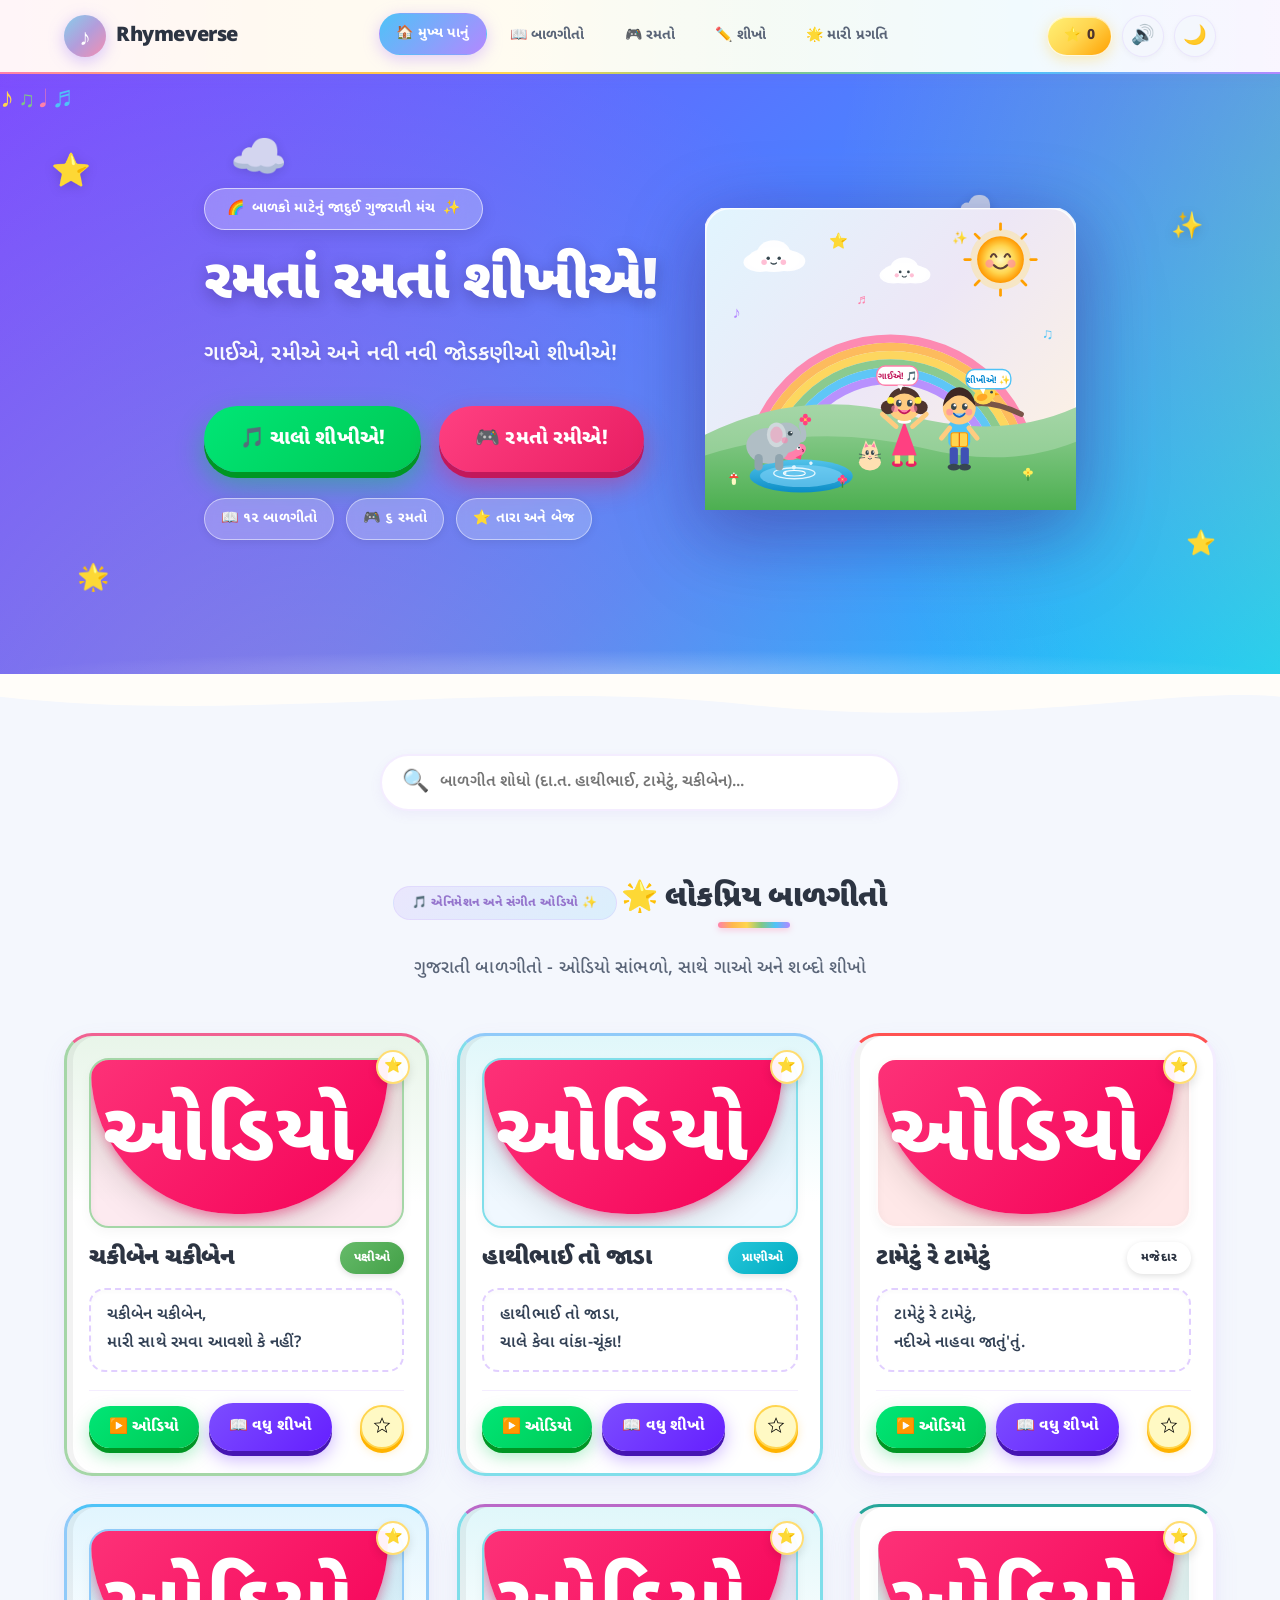
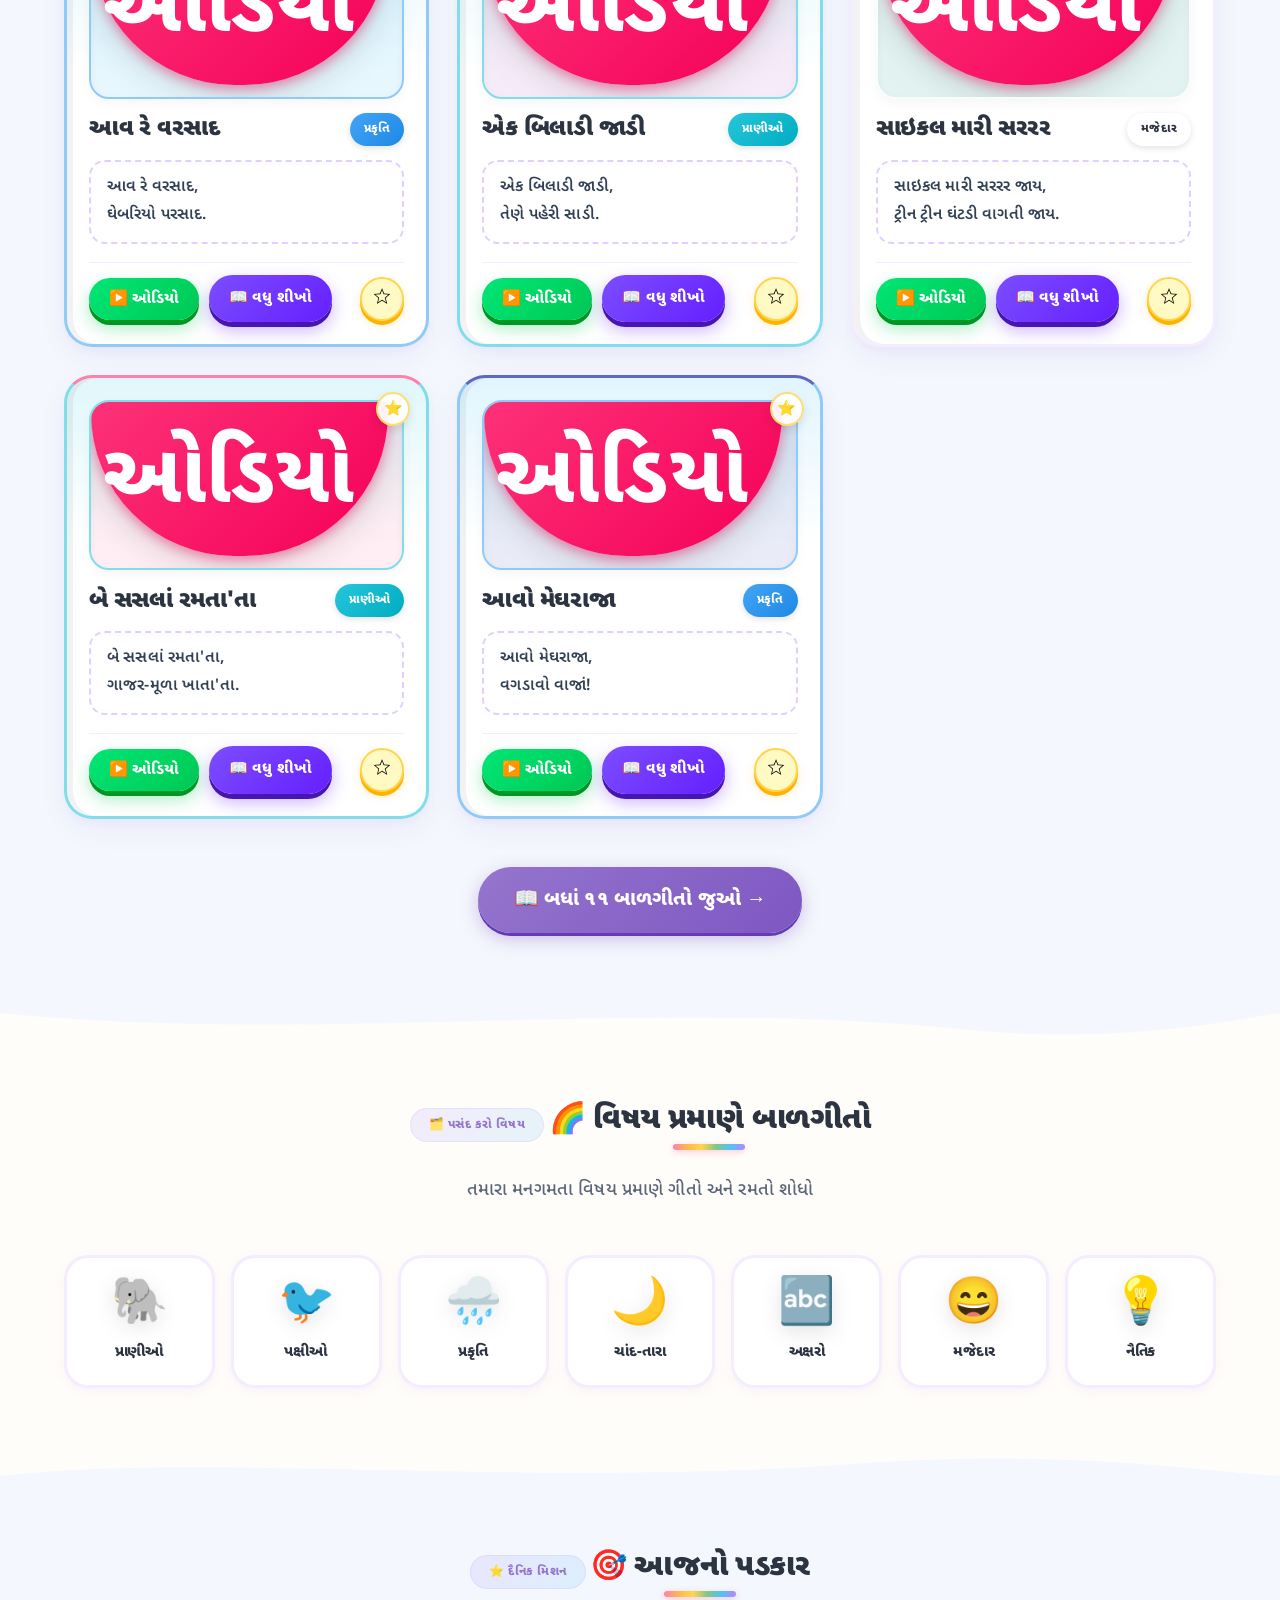
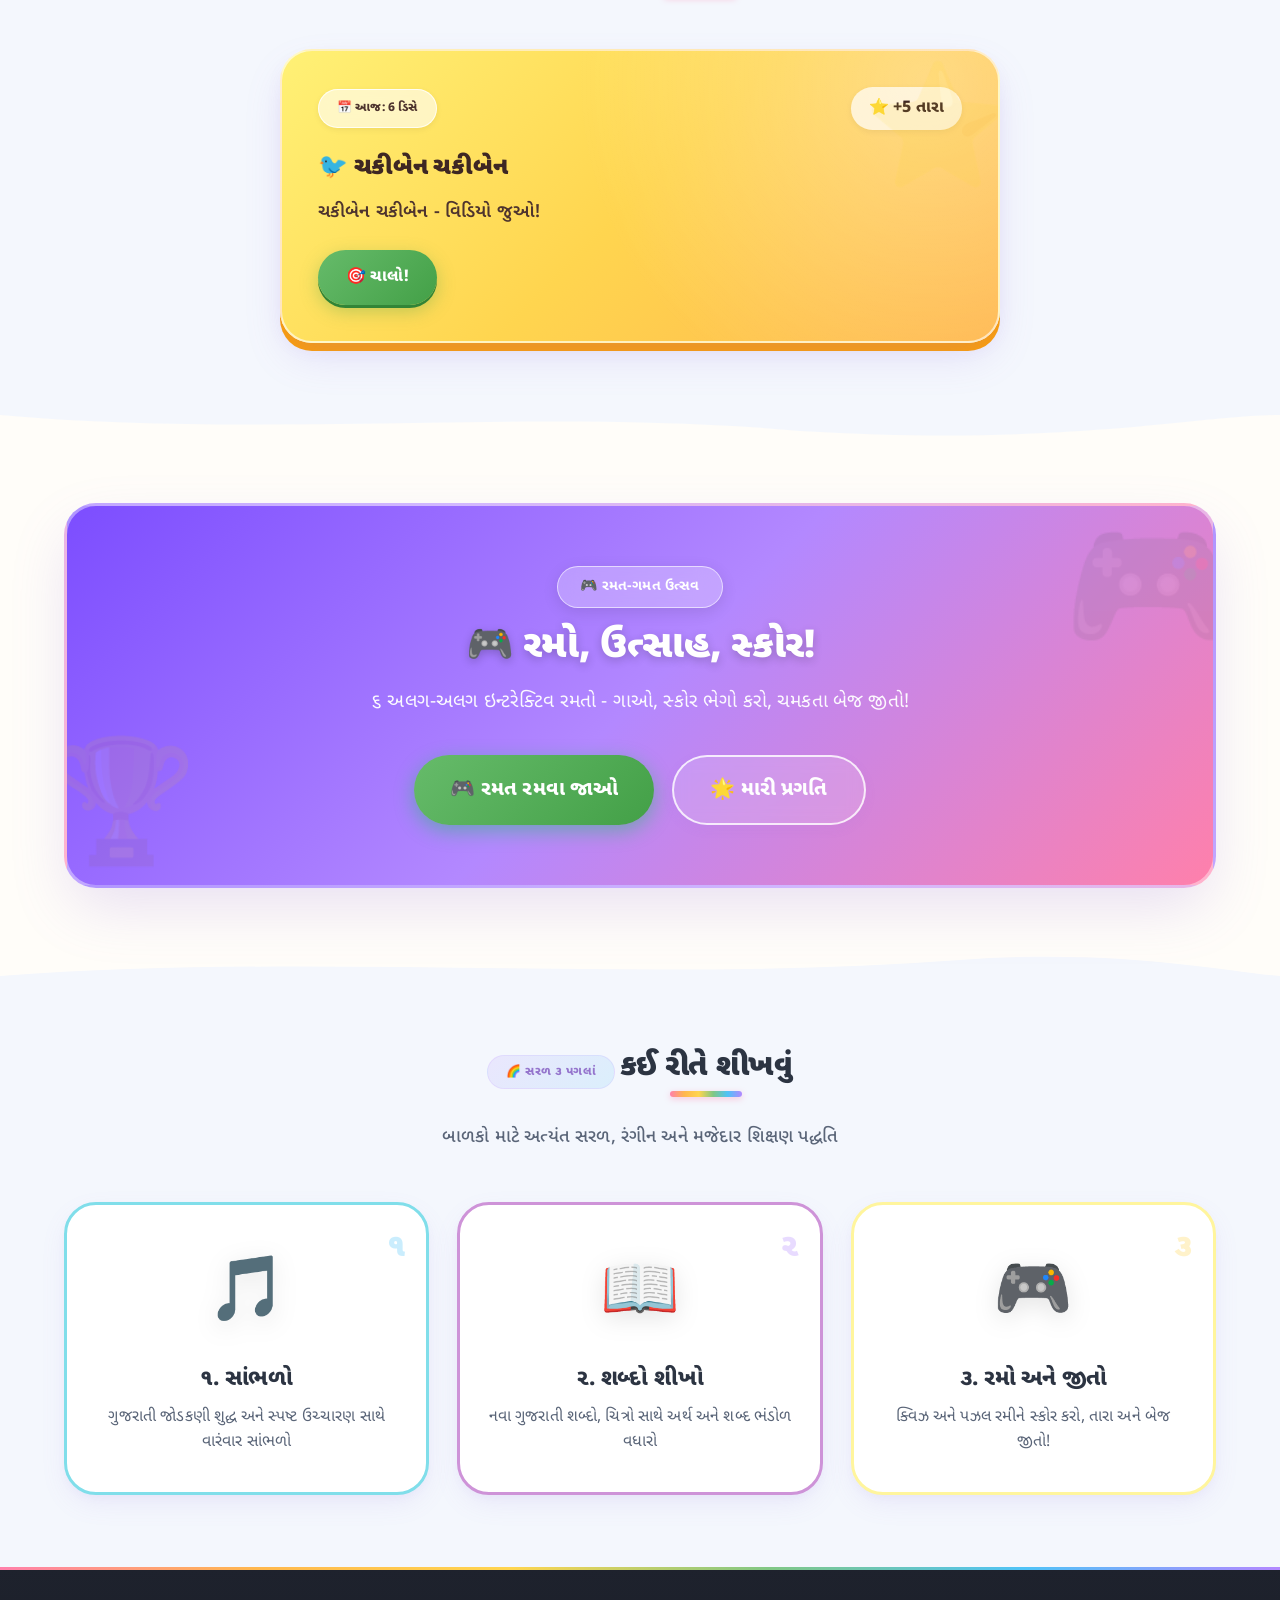
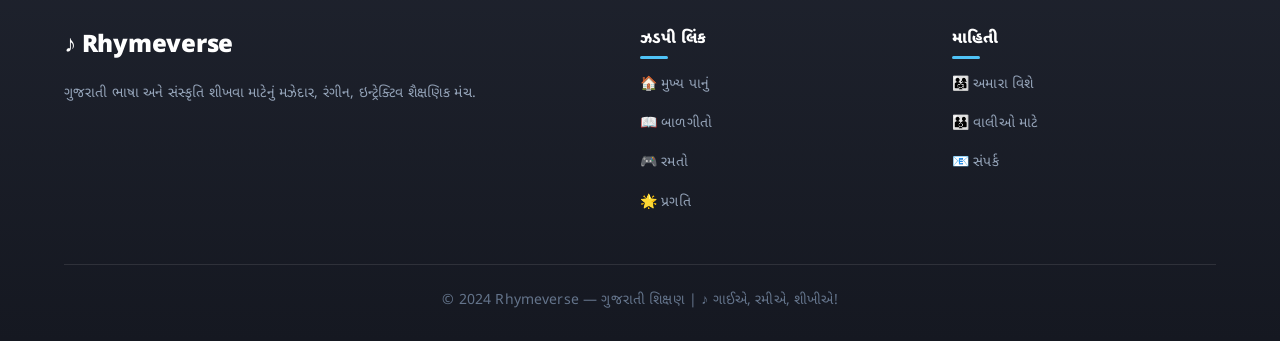
==== frontend/index.html @ 4040db45 "feat: initial commit - RhymeVerse Gujarati educational platform with frontend and backend architectu" ====
<!DOCTYPE html>
<html lang="gu">
<head>
  <meta charset="UTF-8">
  <meta name="viewport" content="width=device-width, initial-scale=1.0">
  <title>Rhymeverse - ગુજરાતી બાળગીતો</title>
  <meta name="description" content="Rhymeverse - ગુજરાતી બાળગીતો, જોડકણાં, રમત અને ભણતર">
  <link rel="preconnect" href="https://fonts.googleapis.com">
  <link rel="preconnect" href="https://fonts.gstatic.com" crossorigin>
  <link href="https://fonts.googleapis.com/css2?family=Noto+Sans+Gujarati:wght@400;500;600;700;800&family=Noto+Serif+Gujarati:wght@400;700&display=swap" rel="stylesheet">
  <link rel="stylesheet" href="css/main.css">
  <link rel="stylesheet" href="css/animations.css">
  <link rel="stylesheet" href="css/components.css">
  <link rel="stylesheet" href="css/responsive.css">
</head>
<body>

<!-- NAVIGATION -->
<nav class="navbar">
  <div class="container">
    <a href="index.html" class="logo">
      <svg class="logo-icon" viewBox="0 0 40 40" fill="none" xmlns="http://www.w3.org/2000/svg">
        <circle cx="20" cy="20" r="20" fill="url(#logoGrad)"/>
        <text x="50%" y="56%" text-anchor="middle" dominant-baseline="middle" font-size="22" fill="white">♪</text>
        <defs>
          <linearGradient id="logoGrad" x1="0" y1="0" x2="40" y2="40" gradientUnits="userSpaceOnUse">
            <stop stop-color="#87CEEB"/>
            <stop offset="0.5" stop-color="#B39DDB"/>
            <stop offset="1" stop-color="#F48FB1"/>
          </linearGradient>
        </defs>
      </svg>
      Rhymeverse
    </a>
    <ul class="nav-links">
      <li><a href="index.html" class="active">🏠 મુખ્ય પાનું</a></li>
      <li><a href="rhymes.html">📖 બાળગીતો</a></li>
      <li><a href="games.html">🎮 રમતો</a></li>
      <li><a href="rhymes.html#learn">✏️ શીખો</a></li>
      <li><a href="progress.html">🌟 મારી પ્રગતિ</a></li>
    </ul>
    <div class="nav-actions">
      <div class="star-count">⭐ <span class="star-display-count">0</span></div>
      <button class="nav-btn" id="btn-sound" title="ધ્વનિ">🔊</button>
      <button class="nav-btn" id="btn-dark-mode" title="ડાર્ક મોડ">🌙</button>
      <button class="hamburger" id="hamburger" aria-label="Menu">
        <span></span><span></span><span></span>
      </button>
    </div>
  </div>
</nav>

<!-- MOBILE MENU -->
<div class="mobile-menu" id="mobile-menu">
  <div class="mobile-menu-panel">
    <button class="mobile-menu-close" id="mobile-menu-close">✕</button>
    <a href="index.html">🏠 મુખ્ય પાનું</a>
    <a href="rhymes.html">📖 બાળગીતો</a>
    <a href="games.html">🎮 રમતો</a>
    <a href="rhymes.html#learn">✏️ શીખો</a>
    <a href="progress.html">🌟 મારી પ્રગતિ</a>
  </div>
</div>

<!-- HERO SECTION -->
<section class="hero">
  <!-- Floating Elements -->
  <div class="floating-elements">
    <span class="float-star hero-star-1" style="top:12%;left:4%;font-size:32px;">⭐</span>
    <span class="float-star hero-star-2" style="top:22%;right:6%;font-size:26px;">✨</span>
    <span class="float-cloud hero-cloud-1" style="top:8%;left:18%;font-size:46px;opacity:0.85;">☁️</span>
    <span class="float-cloud hero-cloud-2" style="top:18%;right:22%;font-size:38px;opacity:0.8;">☁️</span>
    <span class="music-float-1" style="top:38%;left:8%;font-size:28px;color:#FFD54F;">♪</span>
    <span class="music-float-2" style="top:62%;left:12%;font-size:22px;color:#81C784;">♫</span>
    <span class="music-float-3" style="top:28%;right:10%;font-size:24px;color:#FF80AB;">♩</span>
    <span class="music-float-4" style="top:52%;right:15%;font-size:30px;color:#4FC3F7;">♬</span>
    <span style="position:absolute;bottom:12%;left:6%;font-size:26px;animation:float 4s ease-in-out infinite 0.5s;">🌟</span>
    <span style="position:absolute;bottom:18%;right:5%;font-size:24px;animation:twinkle 2s ease-in-out infinite 1s;">⭐</span>
  </div>

  <div class="container">
    <div class="hero-content">
      <!-- Text & Welcome -->
      <div class="hero-text">
        <div class="hero-badge">
          <span>🌈</span>
          <span>બાળકો માટેનું જાદુઈ ગુજરાતી મંચ</span>
          <span>✨</span>
        </div>
        <h1 class="hero-title">
          રમતાં રમતાં શીખીએ!
        </h1>
        <p class="hero-subtitle">
          ગાઈએ, રમીએ અને નવી નવી જોડકણીઓ શીખીએ!
        </p>
        <div class="hero-buttons">
          <a href="rhymes.html" class="btn btn-hero-learn btn-lg">
            🎵 ચાલો શીખીએ!
          </a>
          <a href="games.html" class="btn btn-hero-games btn-lg">
            🎮 રમતો રમીએ!
          </a>
        </div>
        <div class="hero-features-row">
          <span class="hero-feature-chip">📖 ૧૨ બાળગીતો</span>
          <span class="hero-feature-chip">🎮 ૬ રમતો</span>
          <span class="hero-feature-chip">⭐ તારા અને બેજ</span>
        </div>
      </div>

      <!-- Hero SVG Illustration: Magical Rainbow Landscape -->
      <div class="hero-illustration">
        <svg viewBox="0 0 540 440" fill="none" xmlns="http://www.w3.org/2000/svg" width="100%" style="max-width:540px;filter:drop-shadow(0 20px 40px rgba(76,29,149,0.25));">
          <defs>
            <!-- Sky Gradient -->
            <linearGradient id="skyGrad" x1="0" y1="0" x2="540" y2="440" gradientUnits="userSpaceOnUse">
              <stop stop-color="#E1F5FE" offset="0%"/>
              <stop stop-color="#EDE7F6" offset="50%"/>
              <stop stop-color="#FFF3E0" offset="100%"/>
            </linearGradient>
            <!-- Sun Gradient -->
            <radialGradient id="sunGrad" cx="50%" cy="50%" r="50%">
              <stop stop-color="#FFF9C4" offset="0%"/>
              <stop stop-color="#FFD54F" offset="60%"/>
              <stop stop-color="#FF9800" offset="100%"/>
            </radialGradient>
            <!-- Pond Gradient -->
            <linearGradient id="pondGrad" x1="0" y1="0" x2="0" y2="1">
              <stop stop-color="#4FC3F7" offset="0%"/>
              <stop stop-color="#0288D1" offset="100%"/>
            </linearGradient>
            <!-- Meadow Hills Gradients -->
            <linearGradient id="hillBack" x1="0" y1="0" x2="0" y2="1">
              <stop stop-color="#A5D6A7" offset="0%"/>
              <stop stop-color="#81C784" offset="100%"/>
            </linearGradient>
            <linearGradient id="hillFront" x1="0" y1="0" x2="0" y2="1">
              <stop stop-color="#81C784" offset="0%"/>
              <stop stop-color="#4CAF50" offset="100%"/>
            </linearGradient>
          </defs>

          <!-- Sky card background -->
          <rect width="540" height="440" rx="36" fill="url(#skyGrad)" stroke="rgba(255,255,255,0.9)" stroke-width="4"/>

          <!-- 1. Rainbow Arch -->
          <g opacity="0.9">
            <path d="M 60 400 A 210 210 0 0 1 480 400" stroke="#FF80AB" stroke-width="12" fill="none" stroke-linecap="round"/>
            <path d="M 72 400 A 198 198 0 0 1 468 400" stroke="#FFB74D" stroke-width="12" fill="none" stroke-linecap="round"/>
            <path d="M 84 400 A 186 186 0 0 1 456 400" stroke="#FFD54F" stroke-width="12" fill="none" stroke-linecap="round"/>
            <path d="M 96 400 A 174 174 0 0 1 444 400" stroke="#81C784" stroke-width="12" fill="none" stroke-linecap="round"/>
            <path d="M 108 400 A 162 162 0 0 1 432 400" stroke="#4FC3F7" stroke-width="12" fill="none" stroke-linecap="round"/>
            <path d="M 120 400 A 150 150 0 0 1 420 400" stroke="#B388FF" stroke-width="12" fill="none" stroke-linecap="round"/>
          </g>

          <!-- 2. Smiling Golden Sun -->
          <g transform="translate(430, 75)">
            <!-- Sun glow -->
            <circle cx="0" cy="0" r="44" fill="#FFE082" opacity="0.4"/>
            <!-- Sun rays -->
            <g stroke="#FFA000" stroke-width="4" stroke-linecap="round">
              <line x1="0" y1="-52" x2="0" y2="-44"/>
              <line x1="37" y1="-37" x2="31" y2="-31"/>
              <line x1="52" y1="0" x2="44" y2="0"/>
              <line x1="37" y1="37" x2="31" y2="31"/>
              <line x1="0" y1="52" x2="0" y2="44"/>
              <line x1="-37" y1="37" x2="-31" y2="31"/>
              <line x1="-52" y1="0" x2="-44" y2="0"/>
              <line x1="-37" y1="-37" x2="-31" y2="-31"/>
            </g>
            <!-- Sun body -->
            <circle cx="0" cy="0" r="34" fill="url(#sunGrad)"/>
            <!-- Sun face: happy curved eyes -->
            <path d="M -14 -4 Q -10 -12 -6 -4" stroke="#5D4037" stroke-width="3" fill="none" stroke-linecap="round"/>
            <path d="M 6 -4 Q 10 -12 14 -4" stroke="#5D4037" stroke-width="3" fill="none" stroke-linecap="round"/>
            <!-- Sun smile -->
            <path d="M -10 8 Q 0 18 10 8" stroke="#5D4037" stroke-width="3" fill="none" stroke-linecap="round"/>
            <!-- Rosy blush -->
            <circle cx="-16" cy="6" r="6" fill="#FF80AB" opacity="0.6"/>
            <circle cx="16" cy="6" r="6" fill="#FF80AB" opacity="0.6"/>
          </g>

          <!-- 3. Puffy Smiling Clouds -->
          <!-- Cloud Left -->
          <g transform="translate(100, 75)">
            <ellipse cx="0" cy="0" rx="38" ry="18" fill="white" opacity="0.95"/>
            <ellipse cx="-20" cy="4" rx="24" ry="14" fill="white" opacity="0.95"/>
            <ellipse cx="20" cy="2" rx="26" ry="15" fill="white" opacity="0.95"/>
            <ellipse cx="0" cy="-10" rx="24" ry="18" fill="white" opacity="0.95"/>
            <!-- Cloud face -->
            <circle cx="-8" cy="-2" r="2.5" fill="#37474F"/>
            <circle cx="8" cy="-2" r="2.5" fill="#37474F"/>
            <path d="M -4 5 Q 0 8 4 5" stroke="#37474F" stroke-width="1.8" fill="none" stroke-linecap="round"/>
            <circle cx="-14" cy="4" r="4" fill="#FF80AB" opacity="0.5"/>
            <circle cx="14" cy="4" r="4" fill="#FF80AB" opacity="0.5"/>
          </g>

          <!-- Cloud Right -->
          <g transform="translate(290, 95)">
            <ellipse cx="0" cy="0" rx="32" ry="15" fill="white" opacity="0.95"/>
            <ellipse cx="-16" cy="3" rx="20" ry="12" fill="white" opacity="0.95"/>
            <ellipse cx="16" cy="2" rx="22" ry="13" fill="white" opacity="0.95"/>
            <ellipse cx="0" cy="-8" rx="20" ry="15" fill="white" opacity="0.95"/>
            <!-- Cloud face -->
            <circle cx="-6" cy="-2" r="2" fill="#37474F"/>
            <circle cx="6" cy="-2" r="2" fill="#37474F"/>
            <path d="M -3 4 Q 0 7 3 4" stroke="#37474F" stroke-width="1.5" fill="none" stroke-linecap="round"/>
            <circle cx="-11" cy="3" r="3" fill="#FF80AB" opacity="0.5"/>
            <circle cx="11" cy="3" r="3" fill="#FF80AB" opacity="0.5"/>
          </g>

          <!-- 4. Layered Rolling Green Hills -->
          <!-- Back Hill -->
          <path d="M 0 330 Q 140 260 290 300 Q 430 340 540 290 L 540 440 L 0 440 Z" fill="url(#hillBack)"/>
          <!-- Front Hill -->
          <path d="M 0 360 Q 160 310 320 350 Q 440 380 540 340 L 540 440 L 0 440 Z" fill="url(#hillFront)"/>

          <!-- 5. Sparkling Water Pond with jumping fish -->
          <ellipse cx="140" cy="390" rx="75" ry="24" fill="url(#pondGrad)" opacity="0.9"/>
          <ellipse cx="140" cy="390" rx="60" ry="16" fill="#81D4FA" opacity="0.6"/>
          <!-- Pond ripple rings -->
          <ellipse cx="130" cy="386" rx="30" ry="8" stroke="#E1F5FE" stroke-width="2" fill="none"/>
          <ellipse cx="130" cy="386" rx="16" ry="4" stroke="#FFFFFF" stroke-width="1.5" fill="none"/>

          <!-- Jumping Happy Fish (માછલી 🐟) -->
          <g transform="translate(130, 355) rotate(-25)">
            <ellipse cx="0" cy="0" rx="18" ry="10" fill="#FF80AB"/>
            <!-- Fish tail -->
            <polygon points="-16,0 -26,-10 -26,10" fill="#FF4081"/>
            <!-- Fish fin -->
            <polygon points="-2,-8 4,-16 8,-8" fill="#FF4081"/>
            <polygon points="-2,8 4,14 8,8" fill="#FF4081"/>
            <!-- Eye -->
            <circle cx="8" cy="-3" r="3" fill="white"/>
            <circle cx="9" cy="-3" r="1.5" fill="#37474F"/>
            <!-- Smile -->
            <path d="M 12 1 Q 14 4 11 5" stroke="#880E4F" stroke-width="1.5" fill="none"/>
            <!-- Water splashes -->
            <circle cx="-10" cy="20" r="3" fill="#E1F5FE"/>
            <circle cx="15" cy="25" r="2.5" fill="#E1F5FE"/>
            <circle cx="-25" cy="22" r="2" fill="#E1F5FE"/>
          </g>

          <!-- 6. Cute Elephant (હાથીભાઈ 🐘) -->
          <g transform="translate(60, 310)">
            <!-- Elephant Body -->
            <ellipse cx="32" cy="36" rx="32" ry="26" fill="#B0BEC5"/>
            <!-- Back Leg -->
            <rect x="12" y="48" width="12" height="24" rx="6" fill="#90A4AE"/>
            <rect x="42" y="48" width="12" height="24" rx="6" fill="#90A4AE"/>
            <!-- Elephant Head -->
            <circle cx="58" cy="24" r="22" fill="#B0BEC5"/>
            <!-- Big Ear -->
            <ellipse cx="44" cy="20" rx="14" ry="18" fill="#CFD8DC"/>
            <ellipse cx="44" cy="20" rx="9" ry="12" fill="#FF80AB" opacity="0.4"/>
            <!-- Eye -->
            <circle cx="64" cy="18" r="3.5" fill="#37474F"/>
            <circle cx="65.5" cy="16.5" r="1.2" fill="white"/>
            <!-- Waving Trunk -->
            <path d="M 72 26 Q 88 32 82 12 Q 78 4 84 2" stroke="#B0BEC5" stroke-width="8" fill="none" stroke-linecap="round"/>
            <!-- Flower in trunk -->
            <g transform="translate(86, -2)">
              <circle cx="0" cy="0" r="5" fill="#FFD54F"/>
              <circle cx="-5" cy="0" r="3.5" fill="#FF4081"/>
              <circle cx="5" cy="0" r="3.5" fill="#FF4081"/>
              <circle cx="0" cy="-5" r="3.5" fill="#FF4081"/>
              <circle cx="0" cy="5" r="3.5" fill="#FF4081"/>
            </g>
            <!-- Rosy cheek -->
            <circle cx="56" cy="28" r="4.5" fill="#FF80AB" opacity="0.6"/>
          </g>

          <!-- 7. Singing Bird (ચકલી 🐦) on tree branch -->
          <!-- Tree branch on right -->
          <path d="M 460 300 Q 420 280 390 285" stroke="#795548" stroke-width="8" fill="none" stroke-linecap="round"/>
          <g transform="translate(405, 275)">
            <ellipse cx="0" cy="0" rx="14" ry="11" fill="#FFD54F"/>
            <circle cx="10" cy="-5" r="8" fill="#FFD54F"/>
            <polygon points="17,-6 24,-4 17,-2" fill="#FF9800"/>
            <circle cx="12" cy="-7" r="2" fill="#37474F"/>
            <!-- Wing -->
            <ellipse cx="-2" cy="0" rx="8" ry="5" fill="#FFA726" transform="rotate(-15)"/>
            <!-- Musical notes from bird -->
            <text x="24" y="-12" font-size="14" fill="#E91E63" font-weight="bold">♪</text>
          </g>

          <!-- 8. Smiling Kitten (મીની 🐱) -->
          <g transform="translate(240, 360)">
            <ellipse cx="0" cy="10" rx="16" ry="12" fill="#FFE0B2"/>
            <circle cx="0" cy="-4" r="12" fill="#FFE0B2"/>
            <!-- Ears -->
            <polygon points="-10,-10 -6,-22 -1,-12" fill="#FFE0B2"/>
            <polygon points="10,-10 6,-22 1,-12" fill="#FFE0B2"/>
            <polygon points="-8,-11 -6,-18 -2,-13" fill="#FF80AB"/>
            <polygon points="8,-11 6,-18 2,-13" fill="#FF80AB"/>
            <!-- Eyes -->
            <ellipse cx="-4" cy="-4" rx="2.5" ry="3.5" fill="#37474F"/>
            <ellipse cx="4" cy="-4" rx="2.5" ry="3.5" fill="#37474F"/>
            <circle cx="-3" cy="-5" r="1" fill="white"/>
            <circle cx="5" cy="-5" r="1" fill="white"/>
            <!-- Nose & Mouth -->
            <polygon points="-2,1 2,1 0,3" fill="#FF80AB"/>
            <path d="M -3 4 Q 0 7 3 4" stroke="#37474F" stroke-width="1.2" fill="none"/>
            <!-- Whiskers -->
            <line x1="-7" y1="0" x2="-16" y2="-2" stroke="#37474F" stroke-width="1"/>
            <line x1="-7" y1="3" x2="-16" y2="4" stroke="#37474F" stroke-width="1"/>
            <line x1="7" y1="0" x2="16" y2="-2" stroke="#37474F" stroke-width="1"/>
            <line x1="7" y1="3" x2="16" y2="4" stroke="#37474F" stroke-width="1"/>
          </g>

          <!-- 9. Two Joyful Gujarati Children (Boy & Girl) -->
          <!-- Girl (Left) -->
          <g transform="translate(290, 240)">
            <!-- Dress -->
            <path d="M 0 70 L -18 120 L 18 120 Z" fill="#FF4081"/>
            <!-- Collar -->
            <ellipse cx="0" cy="70" rx="10" ry="4" fill="white"/>
            <!-- Head -->
            <circle cx="0" cy="46" r="24" fill="#FFCC80"/>
            <!-- Hair -->
            <path d="M -24 44 Q 0 16 24 44 Q 24 24 0 20 Q -24 24 -24 44" fill="#4E342E"/>
            <!-- Pigtails with bows -->
            <circle cx="-24" cy="50" r="10" fill="#4E342E"/>
            <circle cx="24" cy="50" r="10" fill="#4E342E"/>
            <circle cx="-20" cy="40" r="5" fill="#FFEB3B"/>
            <circle cx="20" cy="40" r="5" fill="#FFEB3B"/>
            <!-- Big Happy Eyes -->
            <ellipse cx="-8" cy="44" rx="4" ry="5" fill="#37474F"/>
            <ellipse cx="8" cy="44" rx="4" ry="5" fill="#37474F"/>
            <circle cx="-6.5" cy="42" r="1.8" fill="white"/>
            <circle cx="9.5" cy="42" r="1.8" fill="white"/>
            <!-- Big Smile -->
            <path d="M -8 54 Q 0 64 8 54" stroke="#C2185B" stroke-width="2.5" fill="#FF80AB" stroke-linecap="round"/>
            <circle cx="-14" cy="52" r="5" fill="#FF80AB" opacity="0.6"/>
            <circle cx="14" cy="52" r="5" fill="#FF80AB" opacity="0.6"/>
            <!-- Arms waving -->
            <line x1="-12" y1="78" x2="-32" y2="60" stroke="#FFCC80" stroke-width="7" stroke-linecap="round"/>
            <line x1="12" y1="78" x2="32" y2="60" stroke="#FFCC80" stroke-width="7" stroke-linecap="round"/>
            <!-- Shoes -->
            <ellipse cx="-10" cy="132" rx="8" ry="5" fill="#E91E63"/>
            <ellipse cx="10" cy="132" rx="8" ry="5" fill="#E91E63"/>
            <rect x="-14" y="120" width="8" height="12" fill="#FFE082"/>
            <rect x="6" y="120" width="8" height="12" fill="#FFE082"/>
            <!-- Singing speech bubble -->
            <g transform="translate(-40, -10)">
              <rect x="0" y="0" width="60" height="28" rx="12" fill="white" stroke="#FF80AB" stroke-width="2"/>
              <polygon points="30,28 35,36 38,28" fill="white"/>
              <text x="30" y="19" text-anchor="middle" font-size="13" font-weight="bold" fill="#C2185B">ગાઈએ! 🎵</text>
            </g>
          </g>

          <!-- Boy (Right) -->
          <g transform="translate(370, 245)">
            <!-- Shirt -->
            <rect x="-16" y="65" width="32" height="38" rx="8" fill="#4FC3F7"/>
            <!-- Pants -->
            <rect x="-14" y="103" width="12" height="26" rx="4" fill="#3F51B5"/>
            <rect x="2" y="103" width="12" height="26" rx="4" fill="#3F51B5"/>
            <!-- Shoes -->
            <ellipse cx="-8" cy="132" rx="9" ry="5" fill="#37474F"/>
            <ellipse cx="8" cy="132" rx="9" ry="5" fill="#37474F"/>
            <!-- Head -->
            <circle cx="0" cy="46" r="24" fill="#FFCC80"/>
            <!-- Boy Hair -->
            <path d="M -24 44 Q -20 18 0 16 Q 20 18 24 44 Q 10 26 0 28 Q -10 26 -24 44" fill="#3E2723"/>
            <!-- Eyes -->
            <ellipse cx="-8" cy="44" rx="4" ry="5" fill="#37474F"/>
            <ellipse cx="8" cy="44" rx="4" ry="5" fill="#37474F"/>
            <circle cx="-6.5" cy="42" r="1.8" fill="white"/>
            <circle cx="9.5" cy="42" r="1.8" fill="white"/>
            <!-- Smile -->
            <path d="M -8 54 Q 0 64 8 54" stroke="#1565C0" stroke-width="2.5" fill="#90CAF9" stroke-linecap="round"/>
            <circle cx="-14" cy="52" r="5" fill="#FF80AB" opacity="0.6"/>
            <circle cx="14" cy="52" r="5" fill="#FF80AB" opacity="0.6"/>
            <!-- Arms holding rhyme book -->
            <line x1="-14" y1="75" x2="-26" y2="90" stroke="#FFCC80" stroke-width="7" stroke-linecap="round"/>
            <line x1="14" y1="75" x2="26" y2="90" stroke="#FFCC80" stroke-width="7" stroke-linecap="round"/>
            <!-- Little Story Book in Hands -->
            <rect x="-12" y="82" width="24" height="20" rx="3" fill="#FFD54F" stroke="#FF9800" stroke-width="1.5"/>
            <line x1="0" y1="82" x2="0" y2="102" stroke="#E65100" stroke-width="1.5"/>
            <!-- Learning speech bubble -->
            <g transform="translate(10, -10)">
              <rect x="0" y="0" width="65" height="28" rx="12" fill="white" stroke="#4FC3F7" stroke-width="2"/>
              <polygon points="20,28 25,36 28,28" fill="white"/>
              <text x="32" y="19" text-anchor="middle" font-size="13" font-weight="bold" fill="#0288D1">શીખીએ! ✨</text>
            </g>
          </g>

          <!-- 10. Wild Flowers & Mushrooms on the Grass -->
          <!-- Flower 1 (Pink) -->
          <g transform="translate(200, 395)">
            <circle cx="0" cy="0" r="4" fill="#FFD54F"/>
            <circle cx="-4" cy="0" r="3" fill="#FF4081"/>
            <circle cx="4" cy="0" r="3" fill="#FF4081"/>
            <circle cx="0" cy="-4" r="3" fill="#FF4081"/>
            <circle cx="0" cy="4" r="3" fill="#FF4081"/>
            <line x1="0" y1="4" x2="0" y2="12" stroke="#388E3C" stroke-width="2"/>
          </g>
          <!-- Flower 2 (Yellow) -->
          <g transform="translate(470, 385)">
            <circle cx="0" cy="0" r="4" fill="#FF9800"/>
            <circle cx="-4" cy="0" r="3" fill="#FFEE58"/>
            <circle cx="4" cy="0" r="3" fill="#FFEE58"/>
            <circle cx="0" cy="-4" r="3" fill="#FFEE58"/>
            <circle cx="0" cy="4" r="3" fill="#FFEE58"/>
            <line x1="0" y1="4" x2="0" y2="12" stroke="#388E3C" stroke-width="2"/>
          </g>
          <!-- Mushroom (Red spotted) -->
          <g transform="translate(35, 385)">
            <rect x="4" y="8" width="6" height="10" rx="3" fill="#FFF9C4"/>
            <path d="M 0 8 Q 7 -4 14 8 Z" fill="#F44336"/>
            <circle cx="4" cy="4" r="1.5" fill="white"/>
            <circle cx="10" cy="4" r="1.5" fill="white"/>
            <circle cx="7" cy="1" r="1.2" fill="white"/>
          </g>

          <!-- Floating Golden Stars & Notes in the Sky -->
          <text x="180" y="55" font-size="22" fill="#FFD54F">⭐</text>
          <text x="40" y="160" font-size="24" fill="#B388FF" font-weight="bold">♪</text>
          <text x="490" y="190" font-size="22" fill="#4FC3F7" font-weight="bold">♫</text>
          <text x="220" y="140" font-size="20" fill="#FF80AB" font-weight="bold">♬</text>
          <text x="360" y="50" font-size="18" fill="#FFF176">✨</text>
        </svg>
      </div>
    </div>
  </div>
</section>

<!-- Wave transition into next section -->
<div style="background:var(--bg-primary);line-height:0;margin-top:-2px;">
  <svg viewBox="0 0 1440 70" fill="none" preserveAspectRatio="none" style="width:100%;height:54px;display:block;">
    <path d="M0,32 C280,68 560,8 840,42 C1120,76 1320,18 1440,32 L1440,70 L0,70 Z" fill="var(--bg-secondary)"></path>
  </svg>
</div>

<!-- SEARCH BAR -->
<section class="search-section" style="padding: 28px 0 16px; background: var(--bg-secondary);">
  <div class="container">
    <div class="search-container">
      <span class="search-icon">🔍</span>
      <input type="search" id="rhyme-search" class="search-input"
             placeholder="બાળગીત શોધો (દા.ત. હાથીભાઈ, ટામેટું, ચકીબેન)..." autocomplete="off">
    </div>
  </div>
</section>

<!-- FEATURED RHYMES SECTION -->
<section class="featured-section" style="background: var(--bg-secondary); padding: 20px 0 64px;">
  <div class="container">
    <div class="section-header">
      <div class="section-badge">🎵 એનિમેશન અને સંગીત ઓડિયો ✨</div>
      <h2 class="section-title">🌟 લોકપ્રિય બાળગીતો</h2>
      <p class="section-subtitle">ગુજરાતી બાળગીતો - ઓડિયો સાંભળો, સાથે ગાઓ અને શબ્દો શીખો</p>
    </div>

    <div class="cards-grid stagger" id="rhymes-container">
      <!-- Filled by JS -->
    </div>

    <div style="text-align:center;margin-top:48px;">
      <a href="rhymes.html" class="btn btn-lavender btn-lg">📖 બધાં ૧૧ બાળગીતો જુઓ →</a>
    </div>
  </div>
</section>

<!-- Wave into Categories -->
<div style="background:var(--bg-secondary);line-height:0;">
  <svg viewBox="0 0 1440 60" fill="none" preserveAspectRatio="none" style="width:100%;height:48px;display:block;">
    <path d="M0,20 C360,60 720,0 1080,40 C1260,60 1380,30 1440,20 L1440,60 L0,60 Z" fill="var(--bg-primary)"></path>
  </svg>
</div>

<!-- CATEGORIES SECTION -->
<section class="categories-section" style="background: var(--bg-primary); padding: 56px 0;">
  <div class="container">
    <div class="section-header">
      <div class="section-badge">🗂️ પસંદ કરો વિષય</div>
      <h2 class="section-title">🌈 વિષય પ્રમાણે બાળગીતો</h2>
      <p class="section-subtitle">તમારા મનગમતા વિષય પ્રમાણે ગીતો અને રમતો શોધો</p>
    </div>
    <div class="category-grid" id="category-grid">
      <!-- Filled by JS -->
    </div>
  </div>
</section>

<!-- Wave into Daily Challenge -->
<div style="background:var(--bg-primary);line-height:0;">
  <svg viewBox="0 0 1440 60" fill="none" preserveAspectRatio="none" style="width:100%;height:48px;display:block;">
    <path d="M0,40 C240,10 600,55 960,25 C1200,5 1360,35 1440,40 L1440,60 L0,60 Z" fill="var(--bg-secondary)"></path>
  </svg>
</div>

<!-- DAILY CHALLENGE -->
<section class="daily-challenge-section" style="background: var(--bg-secondary); padding: 56px 0;">
  <div class="container">
    <div style="max-width: 720px; margin: 0 auto;">
      <div class="section-header">
        <div class="section-badge">⭐ દૈનિક મિશન</div>
        <h2 class="section-title">🎯 આજનો પડકાર</h2>
      </div>
      <div class="daily-challenge" id="daily-challenge">
        <!-- Filled by JS -->
      </div>
    </div>
  </div>
</section>

<!-- Wave into Games CTA -->
<div style="background:var(--bg-secondary);line-height:0;">
  <svg viewBox="0 0 1440 60" fill="none" preserveAspectRatio="none" style="width:100%;height:48px;display:block;">
    <path d="M0,20 C300,50 600,10 900,40 C1200,60 1350,20 1440,20 L1440,60 L0,60 Z" fill="var(--bg-primary)"></path>
  </svg>
</div>

<!-- GAMES CTA SECTION -->
<section class="games-cta-section" style="background: var(--bg-primary); padding: 56px 0;">
  <div class="container">
    <div class="games-cta-card" style="background: linear-gradient(135deg, #7C4DFF 0%, #B388FF 50%, #FF80AB 100%); border-radius: var(--radius-xl); padding: 60px 32px; text-align: center; position: relative; overflow: hidden; box-shadow: var(--shadow-xl); border: 3px solid rgba(255,255,255,0.4);">
      <div style="position:absolute;top:-25px;right:-25px;font-size:140px;opacity:0.12;pointer-events:none;">🎮</div>
      <div style="position:absolute;bottom:-30px;left:-20px;font-size:120px;opacity:0.1;pointer-events:none;">🏆</div>
      <div class="hero-badge" style="background:rgba(255,255,255,0.25);border-color:rgba(255,255,255,0.6);margin-bottom:16px;">
        <span>🎮 રમત-ગમત ઉત્સવ</span>
      </div>
      <h2 style="color:#fff;font-size:2.4rem;font-weight:900;margin-bottom:14px;text-shadow:0 3px 10px rgba(0,0,0,0.2);">🎮 રમો, ઉત્સાહ, સ્કોર!</h2>
      <p style="color:rgba(255,255,255,0.95);font-size:1.2rem;margin-bottom:36px;max-width:600px;margin-left:auto;margin-right:auto;line-height:1.6;">
        ૬ અલગ-અલગ ઇન્ટરેક્ટિવ રમતો - ગાઓ, સ્કોર ભેગો કરો, ચમકતા બેજ જીતો!
      </p>
      <div style="display:flex;gap:18px;justify-content:center;flex-wrap:wrap;">
        <a href="games.html" class="btn btn-mint btn-lg" style="box-shadow:0 6px 20px rgba(0,200,83,0.4);">🎮 રમત રમવા જાઓ</a>
        <a href="progress.html" class="btn btn-outline btn-lg" style="border-color:rgba(255,255,255,0.8);color:#fff;background:rgba(255,255,255,0.15);backdrop-filter:blur(8px);">🌟 મારી પ્રગતિ</a>
      </div>
    </div>
  </div>
</section>

<!-- Wave into How It Works -->
<div style="background:var(--bg-primary);line-height:0;">
  <svg viewBox="0 0 1440 60" fill="none" preserveAspectRatio="none" style="width:100%;height:48px;display:block;">
    <path d="M0,40 C360,10 720,50 1080,20 C1260,5 1380,35 1440,40 L1440,60 L0,60 Z" fill="var(--bg-secondary)"></path>
  </svg>
</div>

<!-- HOW IT WORKS SECTION -->
<section class="how-it-works-section" style="background: var(--bg-secondary); padding: 56px 0 72px;">
  <div class="container">
    <div class="section-header">
      <div class="section-badge">🌈 સરળ ૩ પગલાં</div>
      <h2 class="section-title">કઈ રીતે શીખવું</h2>
      <p class="section-subtitle">બાળકો માટે અત્યંત સરળ, રંગીન અને મજેદાર શિક્ષણ પદ્ધતિ</p>
    </div>
    <div style="display:grid;grid-template-columns:repeat(3,1fr);gap:28px;">
      <div class="how-step-card" style="background:var(--bg-card);border-radius:var(--radius-xl);padding:36px 24px;text-align:center;box-shadow:var(--shadow-md);border:3px solid #80DEEA;position:relative;overflow:hidden;">
        <div style="position:absolute;top:16px;right:20px;font-size:2rem;font-weight:900;color:rgba(79,195,247,0.3);">૧</div>
        <div style="font-size:64px;margin-bottom:16px;filter:drop-shadow(0 6px 12px rgba(0,0,0,0.1));animation:float 3s ease-in-out infinite;">🎵</div>
        <h3 style="color:var(--text-primary);margin-bottom:10px;font-size:1.4rem;">૧. સાંભળો</h3>
        <p style="color:var(--text-secondary);font-size:1rem;line-height:1.6;">ગુજરાતી જોડકણી શુદ્ધ અને સ્પષ્ટ ઉચ્ચારણ સાથે વારંવાર સાંભળો</p>
      </div>
      <div class="how-step-card" style="background:var(--bg-card);border-radius:var(--radius-xl);padding:36px 24px;text-align:center;box-shadow:var(--shadow-md);border:3px solid #CE93D8;position:relative;overflow:hidden;">
        <div style="position:absolute;top:16px;right:20px;font-size:2rem;font-weight:900;color:rgba(179,136,255,0.3);">૨</div>
        <div style="font-size:64px;margin-bottom:16px;filter:drop-shadow(0 6px 12px rgba(0,0,0,0.1));animation:float 3s ease-in-out infinite 1s;">📖</div>
        <h3 style="color:var(--text-primary);margin-bottom:10px;font-size:1.4rem;">૨. શબ્દો શીખો</h3>
        <p style="color:var(--text-secondary);font-size:1rem;line-height:1.6;">નવા ગુજરાતી શબ્દો, ચિત્રો સાથે અર્થ અને શબ્દ ભંડોળ વધારો</p>
      </div>
      <div class="how-step-card" style="background:var(--bg-card);border-radius:var(--radius-xl);padding:36px 24px;text-align:center;box-shadow:var(--shadow-md);border:3px solid #FFF59D;position:relative;overflow:hidden;">
        <div style="position:absolute;top:16px;right:20px;font-size:2rem;font-weight:900;color:rgba(255,213,79,0.3);">૩</div>
        <div style="font-size:64px;margin-bottom:16px;filter:drop-shadow(0 6px 12px rgba(0,0,0,0.1));animation:float 3s ease-in-out infinite 2s;">🎮</div>
        <h3 style="color:var(--text-primary);margin-bottom:10px;font-size:1.4rem;">૩. રમો અને જીતો</h3>
        <p style="color:var(--text-secondary);font-size:1rem;line-height:1.6;">ક્વિઝ અને પઝલ રમીને સ્કોર કરો, તારા અને બેજ જીતો!</p>
      </div>
    </div>
  </div>
</section>

<!-- FOOTER -->
<footer class="footer">
  <div class="container">
    <div class="footer-grid">
      <div>
        <div class="footer-logo">♪ Rhymeverse</div>
        <p class="footer-desc">ગુજરાતી ભાષા અને સંસ્કૃતિ શીખવા માટેનું મઝેદાર, રંગીન, ઇન્ટ્રેક્ટિવ શૈક્ષણિક મંચ.</p>
      </div>
      <div>
        <div class="footer-heading">ઝડપી લિંક</div>
        <ul class="footer-links">
          <li><a href="index.html">🏠 મુખ્ય પાનું</a></li>
          <li><a href="rhymes.html">📖 બાળગીતો</a></li>
          <li><a href="games.html">🎮 રમતો</a></li>
          <li><a href="progress.html">🌟 પ્રગતિ</a></li>
        </ul>
      </div>
      <div>
        <div class="footer-heading">માહિતી</div>
        <ul class="footer-links">
          <li><a href="#">👨‍👩‍👧 અમારા વિશે</a></li>
          <li><a href="#">👪 વાલીઓ માટે</a></li>
          <li><a href="#">📧 સંપર્ક</a></li>
        </ul>
      </div>
    </div>
    <div class="footer-bottom">
      &copy; 2024 Rhymeverse &mdash; ગુજરાતી શિક્ષણ | ♪ ગાઈએ, રમીએ, શીખીએ!
    </div>
  </div>
</footer>

<script src="js/data.js?v=3"></script>
<script src="js/app.js?v=3"></script>
<script src="js/components.js?v=3"></script>
<script>
  // Render rhyme cards (first 6)
  document.addEventListener('DOMContentLoaded', function() {
    const container = document.getElementById('rhymes-container');
    const featuredRhymes = RHYMES_DATA.slice(0, 8);
    container.innerHTML = featuredRhymes.map(r => Components.buildRhymeCard(r)).join('');

    // Categories
    const catGrid = document.getElementById('category-grid');
    catGrid.innerHTML = CATEGORIES.map(cat => `
      <div class="category-card" onclick="window.location.href='rhymes.html?cat=${cat.id}'">
        <span class="category-emoji">${cat.emoji}</span>
        <span class="category-label">${cat.label}</span>
      </div>
    `).join('');

    // Daily challenge
    const today = new Date().getDay();
    const challenge = DAILY_CHALLENGES[today % DAILY_CHALLENGES.length];
    const rhyme = RHYMES_DATA.find(r => r.id === challenge.rhymeId);
    const dc = document.getElementById('daily-challenge');
    dc.innerHTML = `
      <div class="daily-challenge-header">
        <div class="daily-challenge-badge">📅 આજ: ${new Date().toLocaleDateString('gu-IN', {month:'short', day:'numeric'})}</div>
        <div class="daily-challenge-reward">⭐ +${challenge.reward} તારા</div>
      </div>
      <div class="daily-challenge-title">${rhyme ? rhyme.emoji + ' ' + rhyme.title : '🎵 આજ ગાઓ'}</div>
      <div class="daily-challenge-task">${challenge.task}</div>
      <a href="rhyme-detail.html?id=${challenge.rhymeId}" class="btn btn-mint">🎯 ચાલો!</a>
    `;
  });
</script>
</body>
</html>
---- frontend/css/main.css ----
/* main.css - Global styles, variables, typography */

@import url('https://fonts.googleapis.com/css2?family=Noto+Sans+Gujarati:wght@400;500;600;700;800;900&family=Noto+Serif+Gujarati:wght@400;700&display=swap');

:root {
  /* Playful Rainbow Pastel Palette */
  --sky: #4FC3F7;
  --sky-hover: #29B6F6;
  --sky-light: #E1F5FE;
  
  --lavender: #B388FF;
  --lavender-hover: #9575CD;
  --lavender-light: #EDE7F6;
  
  --pink: #FF80AB;
  --pink-hover: #FF4081;
  --pink-light: #FCE4EC;
  
  --yellow: #FFD54F;
  --yellow-hover: #FFCA28;
  --yellow-light: #FFF9C4;
  
  --mint: #81C784;
  --mint-hover: #66BB6A;
  --mint-light: #E8F5E9;
  
  --orange: #FFB74D;
  --orange-hover: #FFA726;
  --orange-light: #FFF3E0;
  
  --purple: #EA80FC;
  --peach: #FFCC80;
  --red: #FF8A80;
  --teal: #4DD0E1;
  --white: #FFFFFF;
  --dark: #2A2F3D;

  /* Typography */
  --font-guj: 'Noto Sans Gujarati', 'Noto Serif Gujarati', sans-serif;
  --font-size-xs: 0.75rem;
  --font-size-sm: 0.875rem;
  --font-size-md: 1rem;
  --font-size-lg: 1.125rem;
  --font-size-xl: 1.25rem;
  --font-size-2xl: 1.5rem;
  --font-size-3xl: 1.875rem;
  --font-size-4xl: 2.25rem;
  --font-size-5xl: 3.25rem;

  /* Squircles & Playful Shapes */
  --radius-xs: 6px;
  --radius-sm: 10px;
  --radius-md: 16px;
  --radius-lg: 24px;
  --radius-xl: 32px;
  --radius-full: 9999px;

  /* Soft Multi-Layer Colored Shadows */
  --shadow-sm: 0 4px 12px rgba(147, 112, 219, 0.08);
  --shadow-md: 0 10px 28px -4px rgba(147, 112, 219, 0.12), 0 4px 10px -2px rgba(147, 112, 219, 0.06);
  --shadow-lg: 0 18px 42px -6px rgba(147, 112, 219, 0.18), 0 8px 18px -4px rgba(147, 112, 219, 0.1);
  --shadow-xl: 0 24px 60px -8px rgba(147, 112, 219, 0.22);
  --shadow-glow: 0 0 25px rgba(179, 136, 255, 0.4);

  --transition: 0.28s cubic-bezier(0.34, 1.3, 0.64, 1);
  --transition-smooth: 0.3s ease;

  /* Light mode defaults */
  --bg-primary: #FFFDF9;
  --bg-secondary: #F4F7FD;
  --bg-card: #FFFFFF;
  --text-primary: #2C3442;
  --text-secondary: #5A6578;
  --text-muted: #8E9AAB;
  --border-color: rgba(179, 136, 255, 0.15);
  --border-color-hover: rgba(179, 136, 255, 0.4);
  --nav-bg: rgba(255, 255, 255, 0.92);

  /* Rainbow Accents */
  --rainbow-bar: linear-gradient(90deg, #FF80AB 0%, #FFB74D 20%, #FFD54F 40%, #81C784 60%, #4FC3F7 80%, #B388FF 100%);
  --rainbow-soft: linear-gradient(135deg, rgba(255,128,171,0.12) 0%, rgba(255,213,79,0.12) 25%, rgba(129,199,132,0.12) 50%, rgba(79,195,247,0.12) 75%, rgba(179,136,255,0.12) 100%);
  --hero-gradient: linear-gradient(135deg, #7C4DFF 0%, #448AFF 35%, #00E5FF 70%, #69F0AE 100%);
  --page-gradient: linear-gradient(135deg, #7C4DFF 0%, #B388FF 40%, #FF80AB 100%);
}

/* Dark mode: magical starry night */
body.dark-mode {
  --bg-primary: #151324;
  --bg-secondary: #1E1A34;
  --bg-card: #272242;
  --text-primary: #F8FAFC;
  --text-secondary: #CBD5E1;
  --text-muted: #94A3B8;
  --border-color: rgba(179, 136, 255, 0.22);
  --border-color-hover: rgba(179, 136, 255, 0.5);
  --nav-bg: rgba(21, 19, 36, 0.94);
  --hero-gradient: linear-gradient(135deg, #241D4F 0%, #1A284E 50%, #1F384C 100%);
  --page-gradient: linear-gradient(135deg, #2A1B54 0%, #3B205A 50%, #4A244E 100%);
  --shadow-sm: 0 4px 14px rgba(0,0,0,0.3);
  --shadow-md: 0 10px 30px rgba(0,0,0,0.45);
  --shadow-lg: 0 18px 45px rgba(0,0,0,0.55);
}

/* Large text mode */
body.large-text {
  font-size: 115%;
}

*, *::before, *::after {
  box-sizing: border-box;
  margin: 0;
  padding: 0;
}

html {
  scroll-behavior: smooth;
}

body {
  font-family: var(--font-guj);
  background-color: var(--bg-primary);
  background-image: radial-gradient(circle at 18px 18px, rgba(179, 136, 255, 0.05) 2px, transparent 0);
  background-size: 36px 36px;
  color: var(--text-primary);
  line-height: 1.7;
  letter-spacing: 0.01em;
  text-rendering: optimizeLegibility;
  -webkit-font-smoothing: antialiased;
  transition: background-color var(--transition-smooth), color var(--transition-smooth);
  overflow-x: hidden;
}

/* Typography */
h1, h2, h3, h4, h5, h6 {
  font-family: var(--font-guj);
  font-weight: 800;
  line-height: 1.3;
  color: var(--text-primary);
  letter-spacing: -0.01em;
}

h1 { font-size: var(--font-size-4xl); }
h2 { font-size: var(--font-size-3xl); }
h3 { font-size: var(--font-size-2xl); }
h4 { font-size: var(--font-size-xl); }
h5 { font-size: var(--font-size-lg); }
h6 { font-size: var(--font-size-md); }

p { color: var(--text-secondary); }

a {
  text-decoration: none;
  color: inherit;
  transition: color var(--transition);
}

img { max-width: 100%; display: block; }

button {
  font-family: var(--font-guj);
  cursor: pointer;
  border: none;
  outline: none;
  transition: all var(--transition);
  user-select: none;
}

button:focus-visible {
  outline: 3px solid var(--lavender);
  outline-offset: 3px;
}

/* Layout */
.container {
  max-width: 1200px;
  margin: 0 auto;
  padding: 0 24px;
}

section {
  padding: 64px 0;
}

/* Navigation Bar with Rainbow Accent */
.navbar {
  position: sticky;
  top: 0;
  z-index: 1000;
  background: var(--nav-bg);
  backdrop-filter: blur(16px);
  -webkit-backdrop-filter: blur(16px);
  border-bottom: 2px solid transparent;
  background-image: linear-gradient(var(--nav-bg), var(--nav-bg)), var(--rainbow-bar);
  background-origin: border-box;
  background-clip: padding-box, border-box;
  box-shadow: var(--shadow-sm);
  transition: background var(--transition);
}

.navbar .container {
  display: flex;
  align-items: center;
  gap: 16px;
  height: 72px;
}

.logo {
  display: flex;
  align-items: center;
  gap: 10px;
  font-size: var(--font-size-xl);
  font-weight: 900;
  color: var(--text-primary);
  text-decoration: none;
  flex-shrink: 0;
  letter-spacing: -0.02em;
  transition: transform var(--transition);
}

.logo:hover {
  transform: scale(1.05);
}

.logo-icon {
  width: 42px;
  height: 42px;
  filter: drop-shadow(0 4px 8px rgba(124, 77, 255, 0.3));
  transition: transform 0.4s ease;
}

.logo:hover .logo-icon {
  transform: rotate(15deg) scale(1.1);
}

.nav-links {
  display: flex;
  align-items: center;
  gap: 6px;
  list-style: none;
  flex: 1;
  justify-content: center;
}

.nav-links a {
  display: inline-flex;
  align-items: center;
  gap: 6px;
  padding: 8px 16px;
  border-radius: var(--radius-full);
  font-size: var(--font-size-sm);
  font-weight: 700;
  color: var(--text-secondary);
  transition: all var(--transition);
  border: 1px solid transparent;
}

.nav-links a:hover {
  color: var(--lavender-hover);
  background: var(--lavender-light);
  transform: translateY(-2px);
}

.nav-links a.active {
  background: linear-gradient(135deg, #4FC3F7 0%, #B388FF 100%);
  color: #fff;
  box-shadow: 0 4px 16px rgba(179, 136, 255, 0.4);
  transform: translateY(-2px);
}

.nav-actions {
  display: flex;
  align-items: center;
  gap: 10px;
  flex-shrink: 0;
}

.nav-btn {
  display: flex;
  align-items: center;
  justify-content: center;
  width: 42px;
  height: 42px;
  border-radius: var(--radius-full);
  background: var(--bg-secondary);
  font-size: 19px;
  transition: all var(--transition);
  border: 1.5px solid var(--border-color);
  box-shadow: 0 2px 6px rgba(0,0,0,0.04);
}

.nav-btn:hover {
  background: var(--lavender-light);
  border-color: var(--lavender);
  transform: translateY(-2px) scale(1.08);
  box-shadow: var(--shadow-sm);
}

.nav-btn:active {
  transform: translateY(1px) scale(0.95);
}

.hamburger {
  display: none;
  flex-direction: column;
  gap: 5px;
  width: 42px;
  height: 42px;
  align-items: center;
  justify-content: center;
  border-radius: var(--radius-md);
  background: var(--bg-secondary);
  border: 1.5px solid var(--border-color);
}

.hamburger span {
  display: block;
  width: 22px;
  height: 2.5px;
  background: var(--text-primary);
  border-radius: 2px;
  transition: all var(--transition);
}

/* Mobile menu */
.mobile-menu {
  display: none;
  position: fixed;
  inset: 0;
  background: rgba(21, 19, 36, 0.6);
  backdrop-filter: blur(8px);
  z-index: 1200;
}

.mobile-menu.open {
  display: block;
}

.mobile-menu-panel {
  position: absolute;
  top: 0;
  right: 0;
  width: 300px;
  height: 100%;
  background: var(--bg-card);
  box-shadow: var(--shadow-xl);
  padding: 28px 24px;
  display: flex;
  flex-direction: column;
  gap: 10px;
  animation: slideInRight 0.35s cubic-bezier(0.34, 1.3, 0.64, 1);
  border-left: 3px solid var(--lavender);
}

.mobile-menu-panel a {
  display: flex;
  align-items: center;
  gap: 10px;
  padding: 14px 18px;
  border-radius: var(--radius-md);
  font-size: var(--font-size-md);
  font-weight: 700;
  color: var(--text-primary);
  transition: all var(--transition);
  background: var(--bg-secondary);
}

.mobile-menu-panel a:hover {
  background: linear-gradient(135deg, var(--sky-light), var(--lavender-light));
  color: var(--lavender-hover);
  transform: translateX(-4px);
}

.mobile-menu-close {
  align-self: flex-end;
  background: var(--bg-secondary);
  border: 1.5px solid var(--border-color);
  border-radius: var(--radius-full);
  width: 38px;
  height: 38px;
  font-size: 18px;
  cursor: pointer;
  margin-bottom: 16px;
  color: var(--text-primary);
  display: flex;
  align-items: center;
  justify-content: center;
  transition: all var(--transition);
}

.mobile-menu-close:hover {
  background: var(--pink-light);
  color: var(--pink);
  transform: rotate(90deg);
}

/* Hero Section */
.hero {
  position: relative;
  background: radial-gradient(circle at 85% 20%, rgba(255, 213, 79, 0.35) 0%, transparent 45%),
              radial-gradient(circle at 15% 80%, rgba(255, 128, 171, 0.3) 0%, transparent 45%),
              linear-gradient(135deg, #7C4DFF 0%, #448AFF 40%, #00E5FF 75%, #69F0AE 100%);
  background-size: 150% 150%;
  animation: rainbowShift 16s ease infinite;
  overflow: hidden;
  padding: 80px 0 100px;
  min-height: 600px;
  display: flex;
  align-items: center;
}

.hero::after {
  content: '';
  position: absolute;
  bottom: 0;
  left: 0;
  right: 0;
  height: 24px;
  background: radial-gradient(ellipse at 50% 100%, rgba(255, 255, 255, 0.25) 0%, transparent 70%);
  pointer-events: none;
}

.hero-content {
  display: grid;
  grid-template-columns: 1.1fr 0.9fr;
  gap: 48px;
  align-items: center;
}

.hero-text {
  z-index: 2;
}

.hero-badge {
  display: inline-flex;
  align-items: center;
  gap: 8px;
  background: rgba(255, 255, 255, 0.25);
  backdrop-filter: blur(12px);
  -webkit-backdrop-filter: blur(12px);
  border: 1.5px solid rgba(255, 255, 255, 0.6);
  border-radius: var(--radius-full);
  padding: 8px 22px;
  font-size: var(--font-size-sm);
  font-weight: 700;
  color: #FFFFFF;
  margin-bottom: 20px;
  box-shadow: 0 4px 16px rgba(0, 0, 0, 0.1);
  animation: slideIn 0.6s ease;
}

.hero-title {
  font-size: 3.5rem;
  font-weight: 900;
  color: #FFFFFF;
  text-shadow: 0 4px 16px rgba(44, 28, 92, 0.35);
  margin-bottom: 18px;
  letter-spacing: -0.02em;
  line-height: 1.25;
  animation: slideIn 0.6s ease 0.1s both;
}

.hero-subtitle {
  font-size: 1.35rem;
  color: rgba(255, 255, 255, 0.95);
  text-shadow: 0 2px 6px rgba(0, 0, 0, 0.15);
  margin-bottom: 34px;
  font-weight: 600;
  line-height: 1.6;
  animation: slideIn 0.6s ease 0.2s both;
}

.hero-buttons {
  display: flex;
  gap: 18px;
  flex-wrap: wrap;
  animation: slideIn 0.6s ease 0.3s both;
}

.btn-hero-learn {
  background: linear-gradient(135deg, #00E676 0%, #00C853 100%);
  color: #FFFFFF !important;
  box-shadow: 0 6px 0 #009624, 0 12px 28px rgba(0, 200, 83, 0.45);
  font-size: 1.15rem;
  padding: 16px 36px;
  border-radius: var(--radius-full);
}

.btn-hero-learn:hover {
  background: linear-gradient(135deg, #69F0AE 0%, #00E676 100%);
  transform: translateY(-4px) scale(1.04);
  box-shadow: 0 10px 0 #009624, 0 18px 36px rgba(0, 200, 83, 0.55);
}

.btn-hero-learn:active {
  transform: translateY(4px) scale(0.98);
  box-shadow: 0 2px 0 #009624, 0 4px 10px rgba(0, 200, 83, 0.3);
}

.btn-hero-games {
  background: linear-gradient(135deg, #FF4081 0%, #E91E63 100%);
  color: #FFFFFF !important;
  box-shadow: 0 6px 0 #C2185B, 0 12px 28px rgba(233, 30, 99, 0.45);
  font-size: 1.15rem;
  padding: 16px 36px;
  border-radius: var(--radius-full);
}

.btn-hero-games:hover {
  background: linear-gradient(135deg, #FF80AB 0%, #FF4081 100%);
  transform: translateY(-4px) scale(1.04);
  box-shadow: 0 10px 0 #C2185B, 0 18px 36px rgba(233, 30, 99, 0.55);
}

.btn-hero-games:active {
  transform: translateY(4px) scale(0.98);
  box-shadow: 0 2px 0 #C2185B, 0 4px 10px rgba(233, 30, 99, 0.3);
}

.hero-features-row {
  display: flex;
  align-items: center;
  gap: 12px;
  margin-top: 26px;
  flex-wrap: wrap;
}

.hero-feature-chip {
  display: inline-flex;
  align-items: center;
  gap: 6px;
  padding: 8px 16px;
  border-radius: var(--radius-full);
  background: rgba(255, 255, 255, 0.22);
  backdrop-filter: blur(8px);
  border: 1px solid rgba(255, 255, 255, 0.5);
  color: #FFFFFF;
  font-size: 0.88rem;
  font-weight: 700;
  box-shadow: 0 2px 8px rgba(0, 0, 0, 0.08);
}

.hero-illustration {
  position: relative;
  z-index: 2;
  animation: float 4s ease-in-out infinite;
  filter: drop-shadow(0 16px 32px rgba(44, 28, 92, 0.25));
}

/* Floating elements */
.floating-elements {
  position: absolute;
  inset: 0;
  pointer-events: none;
  overflow: hidden;
}

.float-star, .float-cloud, .float-note {
  position: absolute;
  animation: float 3s ease-in-out infinite;
  filter: drop-shadow(0 2px 6px rgba(0,0,0,0.15));
}

/* Page Header Banners (Rhymes, Games, Progress) */
.page-header {
  position: relative;
  padding: 58px 0 68px;
  overflow: hidden;
  box-shadow: 0 8px 30px rgba(0, 0, 0, 0.08);
}

.page-header::before {
  content: '';
  position: absolute;
  inset: 0;
  background-image: radial-gradient(circle at 15% 30%, rgba(255, 255, 255, 0.25) 20px, transparent 21px),
                    radial-gradient(circle at 85% 70%, rgba(255, 255, 255, 0.2) 32px, transparent 33px);
  background-size: 160px 160px;
  pointer-events: none;
}

.page-header::after {
  content: '';
  position: absolute;
  bottom: 0;
  left: 0;
  right: 0;
  height: 12px;
  background: var(--rainbow-bar);
}

.page-header h1 {
  font-size: 2.8rem;
  font-weight: 900;
  color: #FFFFFF;
  text-shadow: 0 3px 12px rgba(0, 0, 0, 0.2);
  margin-bottom: 10px;
  letter-spacing: -0.01em;
}

.page-header p {
  font-size: 1.25rem;
  color: rgba(255, 255, 255, 0.95);
  text-shadow: 0 1px 4px rgba(0, 0, 0, 0.15);
  font-weight: 600;
  max-width: 650px;
}

.rhyme-detail-hero {
  position: relative;
  padding: 54px 0 64px;
  overflow: hidden;
  box-shadow: 0 8px 30px rgba(0, 0, 0, 0.08);
}

.rhyme-detail-hero::after {
  content: '';
  position: absolute;
  bottom: 0;
  left: 0;
  right: 0;
  height: 12px;
  background: var(--rainbow-bar);
}

.rhyme-detail-hero h1 {
  color: #FFFFFF !important;
  font-size: 2.5rem;
  font-weight: 900;
  text-shadow: 0 3px 12px rgba(0, 0, 0, 0.2);
}

/* Game HUD Bar */
.game-hud-bar {
  background: var(--bg-card);
  border-bottom: 2.5px solid var(--border-color);
  padding: 16px 0;
  box-shadow: var(--shadow-sm);
}

.game-hud-inner {
  display: flex;
  align-items: center;
  justify-content: center;
  gap: 36px;
  background: linear-gradient(135deg, rgba(179, 136, 255, 0.1) 0%, rgba(79, 195, 247, 0.1) 100%);
  border: 2px solid var(--border-color);
  border-radius: var(--radius-full);
  padding: 14px 40px;
  max-width: 660px;
  margin: 0 auto;
  box-shadow: inset 0 2px 6px rgba(0, 0, 0, 0.03);
}

body.dark-mode .game-hud-inner {
  background: rgba(255, 255, 255, 0.05);
}

/* Section Headers */
.section-header {
  text-align: center;
  margin-bottom: 48px;
  position: relative;
}

.section-badge {
  display: inline-flex;
  align-items: center;
  gap: 6px;
  padding: 6px 18px;
  border-radius: var(--radius-full);
  background: linear-gradient(135deg, rgba(179, 136, 255, 0.15) 0%, rgba(79, 195, 247, 0.15) 100%);
  border: 1.5px solid var(--border-color);
  color: var(--lavender-hover);
  font-size: var(--font-size-xs);
  font-weight: 800;
  letter-spacing: 0.04em;
  margin-bottom: 12px;
}

body.dark-mode .section-badge {
  color: #B388FF;
  background: rgba(179, 136, 255, 0.2);
}

.section-title {
  font-size: var(--font-size-3xl);
  font-weight: 900;
  color: var(--text-primary);
  margin-bottom: 12px;
  position: relative;
  display: inline-block;
  letter-spacing: -0.01em;
}

.section-title::after {
  content: '';
  position: absolute;
  bottom: -10px;
  left: 50%;
  transform: translateX(-50%);
  width: 72px;
  height: 6px;
  background: var(--rainbow-bar);
  border-radius: var(--radius-full);
  box-shadow: 0 2px 6px rgba(255, 128, 171, 0.4);
}

.section-subtitle {
  font-size: var(--font-size-lg);
  color: var(--text-secondary);
  margin-top: 22px;
  font-weight: 500;
}

/* Search bar */
.search-container {
  position: relative;
  max-width: 520px;
  margin: 0 auto 32px;
}

.search-input {
  width: 100%;
  padding: 16px 24px 16px 58px;
  border: 2.5px solid var(--border-color);
  border-radius: var(--radius-full);
  font-family: var(--font-guj);
  font-size: var(--font-size-md);
  font-weight: 600;
  background: var(--bg-card);
  color: var(--text-primary);
  transition: all var(--transition);
  box-shadow: var(--shadow-sm);
}

.search-input:hover {
  border-color: var(--border-color-hover);
}

.search-input:focus {
  outline: none;
  border-color: var(--lavender);
  box-shadow: 0 0 0 5px rgba(179, 136, 255, 0.25), var(--shadow-md);
  transform: translateY(-2px);
}

.search-icon {
  position: absolute;
  left: 22px;
  top: 50%;
  transform: translateY(-50%);
  font-size: 22px;
  pointer-events: none;
}

/* Tactile 3D Buttons */
.btn {
  display: inline-flex;
  align-items: center;
  justify-content: center;
  gap: 10px;
  padding: 14px 28px;
  border-radius: var(--radius-full);
  font-family: var(--font-guj);
  font-size: var(--font-size-md);
  font-weight: 800;
  cursor: pointer;
  border: none;
  transition: all var(--transition);
  text-decoration: none;
  white-space: nowrap;
  position: relative;
  user-select: none;
}

.btn:active {
  transform: translateY(3px) scale(0.98);
}

.btn-mint {
  background: linear-gradient(135deg, #66BB6A 0%, #43A047 100%);
  color: #FFFFFF;
  box-shadow: 0 6px 18px rgba(67, 160, 71, 0.35), 0 3px 0 #2E7D32;
}

.btn-mint:hover {
  background: linear-gradient(135deg, #81C784 0%, #4CAF50 100%);
  transform: translateY(-3px);
  box-shadow: 0 10px 24px rgba(67, 160, 71, 0.45), 0 5px 0 #2E7D32;
}

.btn-mint:active {
  transform: translateY(2px);
  box-shadow: 0 3px 10px rgba(67, 160, 71, 0.3), 0 1px 0 #2E7D32;
}

.btn-pink {
  background: linear-gradient(135deg, #FF4081 0%, #E91E63 100%);
  color: #FFFFFF;
  box-shadow: 0 6px 18px rgba(233, 30, 99, 0.35), 0 3px 0 #C2185B;
}

.btn-pink:hover {
  background: linear-gradient(135deg, #FF80AB 0%, #F06292 100%);
  transform: translateY(-3px);
  box-shadow: 0 10px 24px rgba(233, 30, 99, 0.45), 0 5px 0 #C2185B;
}

.btn-pink:active {
  transform: translateY(2px);
  box-shadow: 0 3px 10px rgba(233, 30, 99, 0.3), 0 1px 0 #C2185B;
}

.btn-sky {
  background: linear-gradient(135deg, #29B6F6 0%, #0288D1 100%);
  color: #FFFFFF;
  box-shadow: 0 6px 18px rgba(2, 136, 209, 0.35), 0 3px 0 #0277BD;
}

.btn-sky:hover {
  background: linear-gradient(135deg, #4FC3F7 0%, #03A9F4 100%);
  transform: translateY(-3px);
  box-shadow: 0 10px 24px rgba(2, 136, 209, 0.45), 0 5px 0 #0277BD;
}

.btn-sky:active {
  transform: translateY(2px);
  box-shadow: 0 3px 10px rgba(2, 136, 209, 0.3), 0 1px 0 #0277BD;
}

.btn-lavender {
  background: linear-gradient(135deg, #9575CD 0%, #7E57C2 100%);
  color: #FFFFFF;
  box-shadow: 0 6px 18px rgba(126, 87, 194, 0.35), 0 3px 0 #5E35B1;
}

.btn-lavender:hover {
  background: linear-gradient(135deg, #B388FF 0%, #7C4DFF 100%);
  transform: translateY(-3px);
  box-shadow: 0 10px 24px rgba(126, 87, 194, 0.45), 0 5px 0 #5E35B1;
}

.btn-lavender:active {
  transform: translateY(2px);
  box-shadow: 0 3px 10px rgba(126, 87, 194, 0.3), 0 1px 0 #5E35B1;
}

.btn-orange {
  background: linear-gradient(135deg, #FFA726 0%, #FB8C00 100%);
  color: #FFFFFF;
  box-shadow: 0 6px 18px rgba(251, 140, 0, 0.35), 0 3px 0 #E65100;
}

.btn-orange:hover {
  background: linear-gradient(135deg, #FFB74D 0%, #FF9800 100%);
  transform: translateY(-3px);
  box-shadow: 0 10px 24px rgba(251, 140, 0, 0.45), 0 5px 0 #E65100;
}

.btn-yellow {
  background: linear-gradient(135deg, #FFD54F 0%, #FFB300 100%);
  color: #4E342E;
  box-shadow: 0 6px 18px rgba(255, 179, 0, 0.35), 0 3px 0 #F57F17;
}

.btn-yellow:hover {
  background: linear-gradient(135deg, #FFE082 0%, #FFCA28 100%);
  transform: translateY(-3px);
  box-shadow: 0 10px 24px rgba(255, 179, 0, 0.45), 0 5px 0 #F57F17;
}

.btn-outline {
  background: rgba(255, 255, 255, 0.85);
  backdrop-filter: blur(8px);
  border: 2px solid var(--border-color);
  color: var(--text-primary);
  box-shadow: var(--shadow-sm);
}

.btn-outline:hover {
  border-color: var(--lavender);
  color: var(--lavender-hover);
  background: #FFFFFF;
  transform: translateY(-3px);
  box-shadow: var(--shadow-md);
}

.btn-sm {
  padding: 8px 18px;
  font-size: var(--font-size-sm);
}

.btn-lg {
  padding: 16px 36px;
  font-size: var(--font-size-xl);
}

.btn-icon {
  width: 44px;
  height: 44px;
  padding: 0;
  border-radius: var(--radius-full);
  display: inline-flex;
  align-items: center;
  justify-content: center;
  font-size: 20px;
}

/* Cards Grid */
.cards-grid {
  display: grid;
  grid-template-columns: repeat(auto-fill, minmax(310px, 1fr));
  gap: 28px;
}

.cards-grid-3 {
  display: grid;
  grid-template-columns: repeat(3, 1fr);
  gap: 28px;
}

/* Footer */
.footer {
  background: linear-gradient(180deg, #1E222D 0%, #151821 100%);
  border-top: 3px solid transparent;
  background-image: linear-gradient(180deg, #1E222D, #151821), var(--rainbow-bar);
  background-origin: border-box;
  background-clip: padding-box, border-box;
  color: #CBD5E1;
  padding: 56px 0 28px;
  margin-top: 0;
}

body.dark-mode .footer {
  background: #0D1017;
}

.footer-grid {
  display: grid;
  grid-template-columns: 2fr 1fr 1fr;
  gap: 48px;
  margin-bottom: 48px;
}

.footer-logo {
  display: flex;
  align-items: center;
  gap: 10px;
  font-size: var(--font-size-2xl);
  font-weight: 900;
  color: #FFFFFF;
  margin-bottom: 14px;
  letter-spacing: -0.01em;
}

.footer-desc {
  color: #94A3B8;
  font-size: var(--font-size-sm);
  line-height: 1.8;
  max-width: 440px;
}

.footer-heading {
  color: #FFFFFF;
  font-weight: 800;
  font-size: var(--font-size-md);
  margin-bottom: 18px;
  position: relative;
  display: inline-block;
}

.footer-heading::after {
  content: '';
  position: absolute;
  bottom: -6px;
  left: 0;
  width: 28px;
  height: 3px;
  border-radius: var(--radius-full);
  background: var(--sky);
}

.footer-links {
  list-style: none;
  display: flex;
  flex-direction: column;
  gap: 12px;
}

.footer-links a {
  color: #94A3B8;
  font-size: var(--font-size-sm);
  transition: all var(--transition);
  display: inline-block;
}

.footer-links a:hover {
  color: var(--sky);
  transform: translateX(4px);
}

.footer-bottom {
  border-top: 1px solid rgba(255, 255, 255, 0.1);
  padding-top: 24px;
  text-align: center;
  font-size: var(--font-size-sm);
  color: #64748B;
}

/* Star Counter in Nav */
.star-count {
  display: inline-flex;
  align-items: center;
  gap: 6px;
  background: linear-gradient(135deg, #FFF176 0%, #FFD54F 50%, #FFA000 100%);
  color: #4E342E;
  font-weight: 800;
  padding: 7px 16px;
  border-radius: var(--radius-full);
  font-size: var(--font-size-sm);
  box-shadow: 0 4px 14px rgba(255, 213, 79, 0.4), inset 0 1px 0 rgba(255, 255, 255, 0.6);
  border: 1.5px solid rgba(255, 255, 255, 0.8);
  transition: transform var(--transition);
}

.star-count:hover {
  transform: scale(1.08);
}

/* Toast Notifications */
.toast-container {
  position: fixed;
  bottom: 24px;
  right: 24px;
  z-index: 9999;
  display: flex;
  flex-direction: column;
  gap: 12px;
}

.toast {
  background: var(--bg-card);
  border-left: 5px solid var(--mint);
  border-radius: var(--radius-md);
  padding: 16px 22px;
  box-shadow: var(--shadow-xl);
  font-size: var(--font-size-sm);
  font-weight: 700;
  color: var(--text-primary);
  display: flex;
  align-items: center;
  gap: 12px;
  animation: slideIn 0.4s ease, fadeOut 0.4s ease 2.6s forwards;
  min-width: 250px;
  max-width: 380px;
  border: 1px solid var(--border-color);
}

.toast.success { border-left-color: var(--mint); }
.toast.error { border-left-color: var(--red); }
.toast.info { border-left-color: var(--sky); }
.toast.star { border-left-color: var(--yellow); }

@keyframes fadeOut {
  from { opacity: 1; transform: translateX(0); }
  to { opacity: 0; transform: translateX(20px); }
}

/* Badges */
.badge-chip {
  display: inline-flex;
  align-items: center;
  gap: 6px;
  padding: 5px 14px;
  border-radius: var(--radius-full);
  font-size: var(--font-size-xs);
  font-weight: 800;
  background: var(--bg-secondary);
  color: var(--text-secondary);
  border: 1px solid var(--border-color);
  letter-spacing: 0.02em;
}

/* Emoji heading decoration */
.emoji-h {
  font-size: 1.3em;
  margin-right: 8px;
  vertical-align: middle;
}

/* Progress bar */
.progress-bar-wrap {
  background: rgba(0, 0, 0, 0.06);
  border-radius: var(--radius-full);
  height: 12px;
  overflow: hidden;
  box-shadow: inset 0 2px 4px rgba(0, 0, 0, 0.06);
}

body.dark-mode .progress-bar-wrap {
  background: rgba(255, 255, 255, 0.1);
}

.progress-bar-fill {
  height: 100%;
  border-radius: var(--radius-full);
  background: var(--rainbow-bar);
  background-size: 200% 100%;
  animation: rainbowShift 4s linear infinite;
  transition: width 0.6s cubic-bezier(0.34, 1.3, 0.64, 1);
}

/* Page Header (inner pages) */
.page-header {
  background: var(--page-gradient);
  position: relative;
  overflow: hidden;
  padding: 56px 0;
  text-align: center;
  color: #FFFFFF;
}

.page-header::before {
  content: '';
  position: absolute;
  inset: 0;
  background: radial-gradient(circle at 10% 20%, rgba(255, 255, 255, 0.2) 0%, transparent 40%),
              radial-gradient(circle at 90% 80%, rgba(255, 213, 79, 0.25) 0%, transparent 40%);
  pointer-events: none;
}

.page-header h1 {
  color: #FFFFFF;
  font-size: var(--font-size-4xl);
  font-weight: 900;
  text-shadow: 0 3px 10px rgba(0, 0, 0, 0.2);
  letter-spacing: -0.01em;
}

.page-header p {
  color: rgba(255, 255, 255, 0.95);
  font-size: var(--font-size-lg);
  font-weight: 600;
  margin-top: 10px;
}

/* Filter tabs */
.filter-tabs {
  display: flex;
  flex-wrap: wrap;
  gap: 10px;
  justify-content: center;
  margin-bottom: 34px;
}

.filter-tab {
  padding: 10px 22px;
  border-radius: var(--radius-full);
  font-family: var(--font-guj);
  font-size: var(--font-size-sm);
  font-weight: 700;
  background: var(--bg-card);
  color: var(--text-secondary);
  border: 2px solid var(--border-color);
  cursor: pointer;
  transition: all var(--transition);
  box-shadow: var(--shadow-sm);
}

.filter-tab:hover {
  border-color: var(--lavender);
  color: var(--lavender-hover);
  transform: translateY(-2px);
  box-shadow: var(--shadow-md);
}

.filter-tab.active {
  background: linear-gradient(135deg, #4FC3F7 0%, #B388FF 100%);
  color: #FFFFFF;
  border-color: transparent;
  box-shadow: 0 6px 18px rgba(179, 136, 255, 0.4);
  transform: translateY(-2px);
}

/* Modal overlay */
.modal-overlay {
  position: fixed;
  inset: 0;
  background: rgba(21, 19, 36, 0.6);
  backdrop-filter: blur(8px);
  z-index: 2000;
  display: flex;
  align-items: center;
  justify-content: center;
  padding: 24px;
  animation: fadeIn 0.3s ease;
}

@keyframes fadeIn {
  from { opacity: 0; }
  to { opacity: 1; }
}

.modal-box {
  background: var(--bg-card);
  border-radius: var(--radius-xl);
  padding: 36px;
  max-width: 500px;
  width: 100%;
  box-shadow: var(--shadow-xl);
  border: 2px solid var(--border-color);
  animation: popIn 0.35s cubic-bezier(0.34, 1.56, 0.64, 1);
}

/* Stat card */
.stat-card {
  background: var(--bg-card);
  border-radius: var(--radius-lg);
  padding: 28px 20px;
  box-shadow: var(--shadow-md);
  text-align: center;
  border: 2px solid var(--border-color);
  border-top: 6px solid var(--sky);
  transition: all var(--transition);
  position: relative;
  overflow: hidden;
}

.stat-card:hover {
  transform: translateY(-4px);
  box-shadow: var(--shadow-lg);
}

.stat-value {
  font-size: var(--font-size-4xl);
  font-weight: 900;
  color: var(--text-primary);
  line-height: 1.1;
  letter-spacing: -0.02em;
}

.stat-label {
  font-size: var(--font-size-sm);
  font-weight: 700;
  color: var(--text-secondary);
  margin-top: 8px;
}

/* Toast notifications */
.toast-container {
  position: fixed;
  bottom: 24px;
  right: 24px;
  z-index: 9999;
  display: flex;
  flex-direction: column;
  gap: 12px;
}

.toast {
  background: var(--bg-card);
  border-left: 4px solid var(--mint);
  border-radius: var(--radius-md);
  padding: 16px 20px;
  box-shadow: var(--shadow-lg);
  font-size: var(--font-size-sm);
  font-weight: 600;
  color: var(--text-primary);
  display: flex;
  align-items: center;
  gap: 10px;
  animation: slideIn 0.4s ease, fadeOut 0.4s ease 2.6s forwards;
  min-width: 240px;
  max-width: 360px;
}

.toast.success { border-color: var(--mint); }
.toast.error { border-color: var(--red); }
.toast.info { border-color: var(--sky); }
.toast.star { border-color: var(--yellow); }

@keyframes fadeOut {
  from { opacity: 1; transform: translateX(0); }
  to { opacity: 0; transform: translateX(20px); }
}

/* Badges */
.badge-chip {
  display: inline-flex;
  align-items: center;
  gap: 6px;
  padding: 4px 12px;
  border-radius: var(--radius-full);
  font-size: var(--font-size-xs);
  font-weight: 700;
  background: var(--bg-secondary);
  color: var(--text-secondary);
}

/* Emoji heading decoration */
.emoji-h {
  font-size: 1.4em;
  margin-right: 8px;
}

/* Progress bar */
.progress-bar-wrap {
  background: var(--border-color);
  border-radius: var(--radius-full);
  height: 10px;
  overflow: hidden;
}

.progress-bar-fill {
  height: 100%;
  border-radius: var(--radius-full);
  background: linear-gradient(90deg, var(--sky), var(--lavender));
  transition: width 0.5s ease;
}

/* Page header (for inner pages) */
.page-header {
  background: var(--hero-gradient);
  padding: 48px 0;
  text-align: center;
  color: #fff;
}


/* Modal overlay */
.modal-overlay {
  position: fixed;
  inset: 0;
  background: rgba(0,0,0,0.5);
  z-index: 2000;
  display: flex;
  align-items: center;
  justify-content: center;
  padding: 24px;
  animation: fadeIn 0.3s ease;
}

@keyframes fadeIn {
  from { opacity: 0; }
  to { opacity: 1; }
}

.modal-box {
  background: var(--bg-card);
  border-radius: var(--radius-xl);
  padding: 32px;
  max-width: 500px;
  width: 100%;
  box-shadow: var(--shadow-xl);
  animation: popIn 0.3s cubic-bezier(0.34, 1.56, 0.64, 1);
}

/* Stat card */
.stat-card {
  background: var(--bg-card);
  border-radius: var(--radius-lg);
  padding: 24px;
  box-shadow: var(--shadow-md);
  text-align: center;
  border-top: 5px solid var(--sky);
}

.stat-value {
  font-size: var(--font-size-4xl);
  font-weight: 800;
  color: var(--text-primary);
}

.stat-label {
  font-size: var(--font-size-sm);
  color: var(--text-secondary);
  margin-top: 4px;
}

/* Utility classes */
.text-center { text-align: center; }
.text-left { text-align: left; }
.flex { display: flex; }
.flex-center { display: flex; align-items: center; justify-content: center; }
.flex-between { display: flex; align-items: center; justify-content: space-between; }
.flex-col { display: flex; flex-direction: column; }
.gap-8 { gap: 8px; }
.gap-16 { gap: 16px; }
.gap-24 { gap: 24px; }
.mt-8 { margin-top: 8px; }
.mt-16 { margin-top: 16px; }
.mt-24 { margin-top: 24px; }
.mt-32 { margin-top: 32px; }
.mb-8 { margin-bottom: 8px; }
.mb-16 { margin-bottom: 16px; }
.mb-24 { margin-bottom: 24px; }
.mb-32 { margin-bottom: 32px; }
.hidden { display: none !important; }
.w-full { width: 100%; }
.rounded-full { border-radius: var(--radius-full); }
---- frontend/css/animations.css ----
/* animations.css - All keyframe animations */

/* Core animations */
@keyframes float {
  0%, 100% { transform: translateY(0px); }
  50% { transform: translateY(-15px); }
}

@keyframes floatSlow {
  0%, 100% { transform: translateY(0px) rotate(0deg); }
  50% { transform: translateY(-20px) rotate(5deg); }
}

@keyframes spin {
  from { transform: rotate(0deg); }
  to { transform: rotate(360deg); }
}

@keyframes spinSlow {
  from { transform: rotate(0deg); }
  to { transform: rotate(360deg); }
}

@keyframes bounce {
  0%, 100% { transform: translateY(0); animation-timing-function: cubic-bezier(0, 0, 0.2, 1); }
  50% { transform: translateY(-20px); animation-timing-function: cubic-bezier(0.8, 0, 1, 1); }
}

@keyframes sparkle {
  0%, 100% { opacity: 1; transform: scale(1) rotate(0deg); }
  25% { opacity: 0.7; transform: scale(1.2) rotate(45deg); }
  50% { opacity: 0.5; transform: scale(1.3) rotate(90deg); }
  75% { opacity: 0.7; transform: scale(1.1) rotate(135deg); }
}

@keyframes shake {
  0%, 100% { transform: translateX(0); }
  10%, 90% { transform: translateX(-4px); }
  20%, 80% { transform: translateX(6px); }
  30%, 70% { transform: translateX(-8px); }
  40%, 60% { transform: translateX(8px); }
  50% { transform: translateX(-6px); }
}

@keyframes slideIn {
  from { opacity: 0; transform: translateY(30px); }
  to { opacity: 1; transform: translateY(0); }
}

@keyframes slideInLeft {
  from { opacity: 0; transform: translateX(-30px); }
  to { opacity: 1; transform: translateX(0); }
}

@keyframes slideInRight {
  from { opacity: 0; transform: translateX(30px); }
  to { opacity: 1; transform: translateX(0); }
}

@keyframes slideUp {
  from { opacity: 0; transform: translateY(40px); }
  to { opacity: 1; transform: translateY(0); }
}

@keyframes popIn {
  from { transform: scale(0); opacity: 0; }
  50% { transform: scale(1.08); }
  to { transform: scale(1); opacity: 1; }
}

@keyframes popBounce {
  0% { transform: scale(0.5); opacity: 0; }
  60% { transform: scale(1.15); opacity: 1; }
  80% { transform: scale(0.95); }
  100% { transform: scale(1); }
}

@keyframes pulse {
  0%, 100% { transform: scale(1); }
  50% { transform: scale(1.05); }
}

@keyframes pulseSoft {
  0%, 100% { opacity: 1; }
  50% { opacity: 0.7; }
}

@keyframes heartBeat {
  0% { transform: scale(1); }
  14% { transform: scale(1.3); }
  28% { transform: scale(1); }
  42% { transform: scale(1.3); }
  70% { transform: scale(1); }
}

@keyframes ripple {
  0% { transform: scale(0); opacity: 1; }
  100% { transform: scale(4); opacity: 0; }
}

@keyframes wave {
  0%, 60%, 100% { transform: initial; }
  30% { transform: translateY(-8px); }
}

@keyframes twinkle {
  0%, 100% { opacity: 1; transform: scale(1); }
  50% { opacity: 0.3; transform: scale(0.8); }
}

@keyframes rainbow {
  0% { color: #FF6B6B; }
  16% { color: #FFD93D; }
  33% { color: #6BCB77; }
  50% { color: #4D96FF; }
  66% { color: #C77DFF; }
  83% { color: #FF6BFF; }
  100% { color: #FF6B6B; }
}

@keyframes gradientShift {
  0% { background-position: 0% 50%; }
  50% { background-position: 100% 50%; }
  100% { background-position: 0% 50%; }
}

@keyframes drawLine {
  from { stroke-dashoffset: 1000; }
  to { stroke-dashoffset: 0; }
}

@keyframes fadeInScale {
  from { opacity: 0; transform: scale(0.8); }
  to { opacity: 1; transform: scale(1); }
}

@keyframes correctAnswer {
  0% { background: inherit; }
  30% { background: #A5D6A7; transform: scale(1.05); }
  60% { background: #A5D6A7; }
  100% { background: inherit; transform: scale(1); }
}

@keyframes wrongAnswer {
  0%, 100% { background: inherit; }
  20%, 60% { background: #EF9A9A; }
  40%, 80% { transform: translateX(-8px); }
  30%, 70% { transform: translateX(8px); }
}

@keyframes starPop {
  0% { transform: scale(0) rotate(-180deg); opacity: 0; }
  60% { transform: scale(1.3) rotate(20deg); opacity: 1; }
  80% { transform: scale(0.9) rotate(-10deg); }
  100% { transform: scale(1) rotate(0deg); }
}

@keyframes confettiFall {
  0% { transform: translateY(-100px) rotate(0deg); opacity: 1; }
  100% { transform: translateY(100vh) rotate(720deg); opacity: 0; }
}

@keyframes cloudDrift {
  0% { transform: translateX(-120px); opacity: 0; }
  10% { opacity: 1; }
  90% { opacity: 1; }
  100% { transform: translateX(calc(100vw + 120px)); opacity: 0; }
}

@keyframes musicNote {
  0% { transform: translateY(0) rotate(0deg); opacity: 1; }
  100% { transform: translateY(-80px) rotate(30deg); opacity: 0; }
}

@keyframes lineHighlight {
  0% { background: transparent; color: inherit; }
  50% { background: rgba(135,206,235,0.3); color: #37474F; border-radius: 8px; }
  100% { background: rgba(135,206,235,0.15); color: inherit; }
}

/* Animation utility classes */
.animate-float { animation: float 3s ease-in-out infinite; }
.animate-float-slow { animation: floatSlow 4s ease-in-out infinite; }
.animate-bounce { animation: bounce 1s ease-in-out infinite; }
.animate-spin { animation: spin 1s linear infinite; }
.animate-spin-slow { animation: spinSlow 8s linear infinite; }
.animate-sparkle { animation: sparkle 2s ease-in-out infinite; }
.animate-pulse { animation: pulse 2s ease-in-out infinite; }
.animate-pulse-soft { animation: pulseSoft 2s ease-in-out infinite; }
.animate-twinkle { animation: twinkle 1.5s ease-in-out infinite; }
.animate-heartbeat { animation: heartBeat 1.3s ease-in-out; }
.animate-rainbow { animation: rainbow 3s linear infinite; }
.animate-slide-in { animation: slideIn 0.6s ease both; }
.animate-pop-in { animation: popIn 0.4s cubic-bezier(0.34, 1.56, 0.64, 1); }
.animate-shake { animation: shake 0.5s ease-in-out; }

/* Staggered children animations */
.stagger > *:nth-child(1) { animation-delay: 0s; }
.stagger > *:nth-child(2) { animation-delay: 0.1s; }
.stagger > *:nth-child(3) { animation-delay: 0.2s; }
.stagger > *:nth-child(4) { animation-delay: 0.3s; }
.stagger > *:nth-child(5) { animation-delay: 0.4s; }
.stagger > *:nth-child(6) { animation-delay: 0.5s; }

/* Hover animations */
.hover-float:hover { transform: translateY(-8px); transition: transform 0.3s ease; }
.hover-pop:hover { transform: scale(1.05); transition: transform 0.3s ease; }
.hover-spin:hover { animation: spin 0.5s linear; }

/* Game-specific animations */
.correct-flash {
  animation: correctAnswer 0.8s ease forwards;
}

.wrong-flash {
  animation: wrongAnswer 0.6s ease forwards;
}

.star-pop {
  animation: starPop 0.6s cubic-bezier(0.34, 1.56, 0.64, 1) forwards;
}

/* Note floating animation for hero */
.music-float-1 { animation: musicNote 3s ease-in-out infinite; }
.music-float-2 { animation: musicNote 3s ease-in-out infinite 0.5s; }
.music-float-3 { animation: musicNote 3s ease-in-out infinite 1s; }
.music-float-4 { animation: musicNote 3s ease-in-out infinite 1.5s; }

/* Hero floating shapes */
.hero-star-1 { animation: sparkle 2s ease-in-out infinite; }
.hero-star-2 { animation: sparkle 2s ease-in-out infinite 0.7s; }
.hero-cloud-1 { animation: float 5s ease-in-out infinite; }
.hero-cloud-2 { animation: float 6s ease-in-out infinite 1s; }

/* Playful child-friendly micro-interactions */
@keyframes wiggle {
  0%, 100% { transform: rotate(0deg); }
  25% { transform: rotate(-6deg); }
  75% { transform: rotate(6deg); }
}

@keyframes rubberBand {
  0% { transform: scale(1); }
  30% { transform: scale3d(1.25, 0.75, 1); }
  40% { transform: scale3d(0.75, 1.25, 1); }
  50% { transform: scale3d(1.15, 0.85, 1); }
  65% { transform: scale3d(0.95, 1.05, 1); }
  75% { transform: scale3d(1.05, 0.95, 1); }
  100% { transform: scale(1); }
}

@keyframes rainbowShift {
  0% { background-position: 0% 50%; }
  50% { background-position: 100% 50%; }
  100% { background-position: 0% 50%; }
}

@keyframes shimmerSweep {
  0% { transform: translateX(-100%); }
  100% { transform: translateX(200%); }
}

@keyframes glowPulse {
  0%, 100% {
    box-shadow: 0 0 15px rgba(167, 139, 250, 0.4), 0 0 30px rgba(96, 165, 250, 0.2);
  }
  50% {
    box-shadow: 0 0 25px rgba(244, 114, 182, 0.6), 0 0 45px rgba(251, 191, 36, 0.3);
  }
}

@keyframes bubbleFloat {
  0%, 100% { transform: translateY(0) scale(1); }
  50% { transform: translateY(-8px) scale(1.02); }
}

.animate-wiggle { animation: wiggle 1s ease-in-out infinite; }
.animate-rubber { animation: rubberBand 0.8s ease; }
.animate-bubble { animation: bubbleFloat 3s ease-in-out infinite; }
.animate-glow { animation: glowPulse 3s ease-in-out infinite; }
---- frontend/css/components.css ----
/* components.css - Reusable component styles */

/* ===== STORYBOOK RHYME CARDS ===== */
.rhyme-card {
  background: var(--bg-card);
  border-radius: 28px;
  padding: 22px;
  box-shadow: inset 6px 0 0 rgba(0, 0, 0, 0.05), var(--shadow-md);
  transition: transform var(--transition), box-shadow var(--transition), border-color var(--transition);
  border: 3px solid var(--border-color);
  position: relative;
  overflow: hidden;
  display: flex;
  flex-direction: column;
  gap: 14px;
}

/* Storybook Ribbon Bookmark in Corner */
.rhyme-card::after {
  content: '⭐';
  position: absolute;
  top: 14px;
  right: 16px;
  font-size: 15px;
  width: 34px;
  height: 34px;
  background: rgba(255, 255, 255, 0.95);
  border-radius: 50%;
  display: flex;
  align-items: center;
  justify-content: center;
  box-shadow: 0 4px 10px rgba(0, 0, 0, 0.1);
  border: 2px solid rgba(255, 213, 79, 0.8);
  z-index: 3;
  transition: transform var(--transition);
}

.rhyme-card:hover {
  transform: translateY(-10px) rotate(-0.5deg) scale(1.02);
  box-shadow: inset 6px 0 0 rgba(0, 0, 0, 0.06), var(--shadow-xl);
  border-color: var(--border-color-hover);
}

.rhyme-card:hover::after {
  transform: scale(1.15) rotate(15deg);
  background: #FFF9C4;
}

/* Distinctive Storybook Pastel Identity per Category */
.rhyme-card[data-category="પ્રાણીઓ"] {
  background: linear-gradient(180deg, #E0F7FA 0%, #FFFFFF 38%);
  border-color: #80DEEA;
}
.rhyme-card[data-category="પ્રાણીઓ"] .rhyme-card-illustration {
  background: radial-gradient(circle at 50% 40%, rgba(255,255,255,0.9) 0%, #B2EBF2 100%);
  border-color: #80DEEA;
}
.rhyme-card[data-category="પ્રાણીઓ"] .rhyme-card-category {
  background: linear-gradient(135deg, #26C6DA, #00ACC1);
  color: #FFFFFF;
}

.rhyme-card[data-category="પક્ષીઓ"] {
  background: linear-gradient(180deg, #E8F5E9 0%, #FFFFFF 38%);
  border-color: #A5D6A7;
}
.rhyme-card[data-category="પક્ષીઓ"] .rhyme-card-illustration {
  background: radial-gradient(circle at 50% 40%, rgba(255,255,255,0.9) 0%, #C8E6C9 100%);
  border-color: #A5D6A7;
}
.rhyme-card[data-category="પક્ષીઓ"] .rhyme-card-category {
  background: linear-gradient(135deg, #66BB6A, #43A047);
  color: #FFFFFF;
}

.rhyme-card[data-category="ચાંદ-તારા"] {
  background: linear-gradient(180deg, #EDE7F6 0%, #FFFFFF 38%);
  border-color: #CE93D8;
}
.rhyme-card[data-category="ચાંદ-તારા"] .rhyme-card-illustration {
  background: radial-gradient(circle at 50% 40%, rgba(255,255,255,0.9) 0%, #D1C4E9 100%);
  border-color: #CE93D8;
}
.rhyme-card[data-category="ચાંદ-તારા"] .rhyme-card-category {
  background: linear-gradient(135deg, #AB47BC, #8E24AA);
  color: #FFFFFF;
}

.rhyme-card[data-category="પ્રકૃતિ"] {
  background: linear-gradient(180deg, #E1F5FE 0%, #FFFFFF 38%);
  border-color: #90CAF9;
}
.rhyme-card[data-category="પ્રકૃતિ"] .rhyme-card-illustration {
  background: radial-gradient(circle at 50% 40%, rgba(255,255,255,0.9) 0%, #BBDEFB 100%);
  border-color: #90CAF9;
}
.rhyme-card[data-category="પ્રકૃતિ"] .rhyme-card-category {
  background: linear-gradient(135deg, #42A5F5, #1E88E5);
  color: #FFFFFF;
}

.rhyme-card[data-category="શરીર"] {
  background: linear-gradient(180deg, #FFF3E0 0%, #FFFFFF 38%);
  border-color: #FFCC80;
}
.rhyme-card[data-category="શરીર"] .rhyme-card-illustration {
  background: radial-gradient(circle at 50% 40%, rgba(255,255,255,0.9) 0%, #FFE0B2 100%);
  border-color: #FFCC80;
}
.rhyme-card[data-category="શરીર"] .rhyme-card-category {
  background: linear-gradient(135deg, #FFA726, #FB8C00);
  color: #FFFFFF;
}

.rhyme-card[data-category="સંબંધો"] {
  background: linear-gradient(180deg, #FCE4EC 0%, #FFFFFF 38%);
  border-color: #F48FB1;
}
.rhyme-card[data-category="સંબંધો"] .rhyme-card-illustration {
  background: radial-gradient(circle at 50% 40%, rgba(255,255,255,0.9) 0%, #F8BBD0 100%);
  border-color: #F48FB1;
}
.rhyme-card[data-category="સંબંધો"] .rhyme-card-category {
  background: linear-gradient(135deg, #EC407A, #D81B60);
  color: #FFFFFF;
}

.rhyme-card[data-category="કક્કો"] {
  background: linear-gradient(180deg, #FFFDE7 0%, #FFFFFF 38%);
  border-color: #FFF59D;
}
.rhyme-card[data-category="કક્કો"] .rhyme-card-illustration {
  background: radial-gradient(circle at 50% 40%, rgba(255,255,255,0.9) 0%, #FFF9C4 100%);
  border-color: #FFF59D;
}
.rhyme-card[data-category="કક્કો"] .rhyme-card-category {
  background: linear-gradient(135deg, #FFCA28, #FFA000);
  color: #4E342E;
}

/* Dark mode adjustment for cards */
body.dark-mode .rhyme-card {
  background: var(--bg-card) !important;
}
body.dark-mode .rhyme-card-preview {
  background: rgba(255, 255, 255, 0.06) !important;
  color: var(--text-primary) !important;
}

/* Large Illustrated Storybook Frame */
.rhyme-card-illustration {
  width: 100%;
  height: 170px;
  border-radius: 20px;
  display: flex;
  align-items: center;
  justify-content: center;
  position: relative;
  overflow: hidden;
  border: 2px solid rgba(255, 255, 255, 0.8);
  box-shadow: inset 0 3px 8px rgba(0, 0, 0, 0.05), 0 4px 12px rgba(0,0,0,0.04);
}

.rhyme-card-illustration span {
  font-size: 82px;
  display: inline-block;
  transition: transform var(--transition);
  filter: drop-shadow(0 10px 16px rgba(0, 0, 0, 0.14));
}

.rhyme-card:hover .rhyme-card-illustration span {
  animation: wiggle 0.6s ease;
  transform: scale(1.15);
}

.rhyme-card-header {
  display: flex;
  align-items: center;
  justify-content: space-between;
  gap: 10px;
}

.rhyme-card-title {
  font-size: 1.45rem;
  font-weight: 900;
  color: var(--text-primary);
  line-height: 1.3;
  letter-spacing: -0.01em;
}

.rhyme-card-category {
  display: inline-flex;
  align-items: center;
  gap: 5px;
  padding: 6px 14px;
  border-radius: var(--radius-full);
  font-size: var(--font-size-xs);
  font-weight: 800;
  flex-shrink: 0;
  box-shadow: 0 2px 6px rgba(0, 0, 0, 0.12);
  letter-spacing: 0.02em;
}

/* Storybook Poem Scroll Quote */
.rhyme-card-preview {
  background: rgba(255, 255, 255, 0.92);
  border: 2px dashed rgba(179, 136, 255, 0.4);
  border-radius: 16px;
  padding: 12px 16px;
  font-size: 1rem;
  font-weight: 600;
  color: #334155;
  line-height: 1.75;
  white-space: pre-line;
  flex: 1;
  box-shadow: inset 0 2px 4px rgba(0, 0, 0, 0.02);
}

.rhyme-card-actions {
  display: flex;
  align-items: center;
  gap: 10px;
  flex-wrap: wrap;
  margin-top: 4px;
  padding-top: 12px;
  border-top: 1.5px solid rgba(179, 136, 255, 0.15);
}

/* 3D Play Button */
.btn-play {
  display: inline-flex;
  align-items: center;
  gap: 8px;
  padding: 11px 20px;
  border-radius: var(--radius-full);
  font-family: var(--font-guj);
  font-size: 0.95rem;
  font-weight: 800;
  background: linear-gradient(135deg, #00E676 0%, #00C853 100%);
  color: #FFFFFF;
  border: none;
  cursor: pointer;
  transition: all var(--transition);
  box-shadow: 0 5px 0 #009624, 0 8px 18px rgba(0, 200, 83, 0.35);
}

.btn-play:hover {
  background: linear-gradient(135deg, #69F0AE 0%, #00E676 100%);
  transform: translateY(-2px) scale(1.04);
  box-shadow: 0 7px 0 #009624, 0 12px 22px rgba(0, 200, 83, 0.45);
}

.btn-play:active {
  transform: translateY(3px);
  box-shadow: 0 1px 0 #009624, 0 2px 6px rgba(0, 200, 83, 0.2);
}

.btn-play.playing {
  background: linear-gradient(135deg, #FF4081 0%, #E91E63 100%);
  box-shadow: 0 5px 0 #C2185B, 0 8px 18px rgba(233, 30, 99, 0.4);
  animation: pulseSoft 1.5s infinite;
}

/* 3D Learn Button */
.btn-learn {
  display: inline-flex;
  align-items: center;
  gap: 8px;
  padding: 11px 20px;
  border-radius: var(--radius-full);
  font-family: var(--font-guj);
  font-size: 0.95rem;
  font-weight: 800;
  background: linear-gradient(135deg, #7C4DFF 0%, #651FFF 100%);
  color: #FFFFFF;
  text-decoration: none;
  border: none;
  cursor: pointer;
  transition: all var(--transition);
  box-shadow: 0 5px 0 #4615B2, 0 8px 18px rgba(101, 31, 255, 0.35);
}

.btn-learn:hover {
  background: linear-gradient(135deg, #B388FF 0%, #7C4DFF 100%);
  transform: translateY(-2px) scale(1.04);
  box-shadow: 0 7px 0 #4615B2, 0 12px 22px rgba(101, 31, 255, 0.45);
}

.btn-learn:active {
  transform: translateY(3px);
  box-shadow: 0 1px 0 #4615B2, 0 2px 6px rgba(101, 31, 255, 0.2);
}

/* 3D Golden Star Favorite Button */
.btn-favorite {
  display: inline-flex;
  align-items: center;
  justify-content: center;
  width: 44px;
  height: 44px;
  border-radius: var(--radius-full);
  background: #FFF9C4;
  border: 2.5px solid #FFD54F;
  font-size: 22px;
  cursor: pointer;
  transition: all var(--transition);
  flex-shrink: 0;
  margin-left: auto;
  box-shadow: 0 4px 0 #FFB300, 0 4px 10px rgba(255, 179, 0, 0.25);
}

.btn-favorite:hover {
  background: #FFF59D;
  transform: scale(1.15) rotate(10deg);
  box-shadow: 0 6px 0 #FFB300, 0 8px 16px rgba(255, 179, 0, 0.35);
}

.btn-favorite:active {
  transform: translateY(2px) scale(1.05);
  box-shadow: 0 1px 0 #FFB300;
}

.btn-favorite.active {
  background: linear-gradient(135deg, #FFF176 0%, #FFD54F 100%);
  border-color: #FFA000;
  box-shadow: 0 4px 0 #FF8F00, 0 6px 16px rgba(255, 160, 0, 0.45);
  animation: heartBeat 0.5s ease;
}

/* ===== WHIMSICAL CARNIVAL CATEGORY CARDS ===== */
.category-grid {
  display: grid;
  grid-template-columns: repeat(7, 1fr);
  gap: 16px;
  justify-items: center;
}

.category-card {
  display: flex;
  flex-direction: column;
  align-items: center;
  gap: 12px;
  padding: 24px 14px 20px;
  border-radius: 24px;
  background: var(--bg-card);
  border: 3px solid var(--border-color);
  cursor: pointer;
  transition: all var(--transition);
  text-align: center;
  width: 100%;
  min-width: 110px;
  box-shadow: var(--shadow-sm);
  font-family: var(--font-guj);
  position: relative;
  overflow: hidden;
}

.category-card::after {
  content: '';
  position: absolute;
  bottom: 0;
  left: 0;
  right: 0;
  height: 5px;
  background: var(--rainbow-bar);
  opacity: 0;
  transition: opacity 0.3s ease;
}

.category-card:hover {
  transform: translateY(-10px) scale(1.06);
  box-shadow: 0 16px 36px rgba(179, 136, 255, 0.25);
  border-color: var(--lavender);
  background: linear-gradient(180deg, rgba(237, 231, 246, 0.4) 0%, var(--bg-card) 60%);
}

.category-card:hover::after {
  opacity: 1;
}

.category-card:hover .category-emoji {
  animation: rubberBand 0.8s ease;
}

.category-card.active {
  background: linear-gradient(135deg, #4FC3F7 0%, #B388FF 100%);
  color: #FFFFFF;
  border-color: transparent;
  box-shadow: 0 12px 32px rgba(179, 136, 255, 0.5);
  transform: translateY(-6px);
}

.category-emoji {
  font-size: 46px;
  line-height: 1;
  filter: drop-shadow(0 6px 10px rgba(0, 0, 0, 0.1));
  transition: transform var(--transition);
}

.category-label {
  font-size: 0.92rem;
  font-weight: 800;
  color: var(--text-primary);
  transition: color var(--transition);
  letter-spacing: -0.01em;
}

.category-card.active .category-label {
  color: #FFFFFF;
}

/* ===== DAILY CHALLENGE WIDGET ===== */
.daily-challenge {
  background: radial-gradient(circle at 90% 10%, rgba(255, 255, 255, 0.3) 0%, transparent 50%),
              linear-gradient(135deg, #FFF176 0%, #FFD54F 50%, #FFB74D 100%);
  border-radius: var(--radius-xl);
  padding: 36px;
  position: relative;
  overflow: hidden;
  box-shadow: var(--shadow-lg), 0 8px 0 #FFA000;
  border: 2px solid rgba(255, 255, 255, 0.6);
}

.daily-challenge::before {
  content: '⭐';
  position: absolute;
  top: -15px;
  right: -15px;
  font-size: 120px;
  opacity: 0.12;
  pointer-events: none;
}

.daily-challenge-header {
  display: flex;
  align-items: center;
  justify-content: space-between;
  margin-bottom: 18px;
}

.daily-challenge-badge {
  display: inline-flex;
  align-items: center;
  gap: 8px;
  background: rgba(255, 255, 255, 0.6);
  backdrop-filter: blur(8px);
  border-radius: var(--radius-full);
  padding: 8px 18px;
  font-size: var(--font-size-xs);
  font-weight: 800;
  color: #4E342E;
  border: 1px solid rgba(255, 255, 255, 0.8);
  box-shadow: 0 2px 6px rgba(0, 0, 0, 0.06);
}

.daily-challenge-title {
  font-size: var(--font-size-2xl);
  font-weight: 900;
  color: #3E2723;
  margin-bottom: 10px;
  letter-spacing: -0.01em;
}

.daily-challenge-task {
  font-size: var(--font-size-lg);
  color: #4E342E;
  margin-bottom: 24px;
  font-weight: 600;
  line-height: 1.5;
}

.daily-challenge-reward {
  display: inline-flex;
  align-items: center;
  gap: 8px;
  background: rgba(255, 255, 255, 0.7);
  border-radius: var(--radius-full);
  padding: 8px 18px;
  font-weight: 800;
  color: #3E2723;
  box-shadow: 0 2px 6px rgba(0, 0, 0, 0.06);
}

/* ===== INTERACTIVE MINI-GAME ENTRANCES ===== */
.game-card {
  background: var(--bg-card);
  border-radius: 32px;
  padding: 36px 24px 30px;
  box-shadow: var(--shadow-md);
  transition: all var(--transition);
  cursor: pointer;
  text-align: center;
  border: 3.5px solid var(--border-color);
  position: relative;
  overflow: hidden;
  display: flex;
  flex-direction: column;
  align-items: center;
}

.game-card:hover {
  transform: translateY(-10px) scale(1.03);
  box-shadow: 0 20px 45px -8px rgba(124, 77, 255, 0.3);
  border-color: var(--border-color-hover);
}

.game-card-emoji {
  font-size: 80px;
  width: 115px;
  height: 115px;
  border-radius: 50%;
  background: radial-gradient(circle, rgba(255,255,255,0.95) 0%, rgba(255,255,255,0.4) 100%);
  border: 3px solid rgba(255, 255, 255, 0.9);
  box-shadow: 0 10px 24px rgba(0, 0, 0, 0.08);
  display: flex;
  align-items: center;
  justify-content: center;
  margin: 0 auto 20px;
  transition: transform var(--transition);
  filter: drop-shadow(0 6px 12px rgba(0, 0, 0, 0.1));
}

.game-card:hover .game-card-emoji {
  animation: rubberBand 0.8s ease;
}

.game-card-title {
  font-size: 1.55rem;
  font-weight: 900;
  color: var(--text-primary);
  margin-bottom: 10px;
  letter-spacing: -0.01em;
}

.game-card-desc {
  font-size: 0.95rem;
  color: var(--text-secondary);
  margin-bottom: 24px;
  line-height: 1.6;
  font-weight: 600;
  background: rgba(255, 255, 255, 0.7);
  padding: 10px 16px;
  border-radius: var(--radius-md);
  flex: 1;
}

body.dark-mode .game-card-desc {
  background: rgba(255, 255, 255, 0.06);
  color: var(--text-secondary);
}

.game-card-btn {
  display: inline-flex;
  align-items: center;
  gap: 8px;
  padding: 13px 30px;
  border-radius: var(--radius-full);
  font-family: var(--font-guj);
  font-size: 1.05rem;
  font-weight: 800;
  background: linear-gradient(135deg, #7C4DFF 0%, #651FFF 100%);
  color: #FFFFFF;
  border: none;
  cursor: pointer;
  transition: all var(--transition);
  box-shadow: 0 5px 0 #4615B2, 0 10px 24px rgba(124, 77, 255, 0.4);
}

.game-card-btn:hover {
  background: linear-gradient(135deg, #B388FF 0%, #7C4DFF 100%);
  transform: translateY(-3px) scale(1.05);
  box-shadow: 0 8px 0 #4615B2, 0 16px 30px rgba(124, 77, 255, 0.5);
}

.game-card-btn:active {
  transform: translateY(3px);
  box-shadow: 0 1px 0 #4615B2, 0 4px 10px rgba(124, 77, 255, 0.3);
}

/* ===== GAME AREA ===== */
.game-area {
  background: var(--bg-card);
  border-radius: var(--radius-xl);
  padding: 36px;
  box-shadow: var(--shadow-xl);
  margin-top: 28px;
  border: 2.5px solid var(--border-color);
}

.game-header {
  display: flex;
  align-items: center;
  justify-content: space-between;
  margin-bottom: 28px;
  flex-wrap: wrap;
  gap: 16px;
  padding-bottom: 16px;
  border-bottom: 2px solid var(--border-color);
}

.game-title {
  font-size: var(--font-size-2xl);
  font-weight: 900;
  color: var(--text-primary);
  letter-spacing: -0.01em;
}

.game-stats {
  display: flex;
  align-items: center;
  gap: 18px;
}

.game-lives {
  display: flex;
  gap: 4px;
  font-size: 22px;
  filter: drop-shadow(0 2px 4px rgba(244, 67, 54, 0.2));
}

.game-score {
  font-size: var(--font-size-xl);
  font-weight: 900;
  color: var(--lavender-hover);
  background: var(--bg-secondary);
  padding: 6px 16px;
  border-radius: var(--radius-full);
  border: 1px solid var(--border-color);
}

.game-progress {
  margin-bottom: 28px;
}

.game-progress-label {
  display: flex;
  justify-content: space-between;
  font-size: var(--font-size-sm);
  font-weight: 700;
  color: var(--text-secondary);
  margin-bottom: 8px;
}

/* MCQ options: Chunky 3D Tactile Buttons */
.options-grid {
  display: grid;
  grid-template-columns: repeat(3, 1fr);
  gap: 16px;
  margin-top: 24px;
}

.option-btn {
  display: flex;
  align-items: center;
  justify-content: center;
  padding: 18px 16px;
  border-radius: var(--radius-md);
  font-family: var(--font-guj);
  font-size: 1.15rem;
  font-weight: 800;
  background: var(--bg-secondary);
  color: var(--text-primary);
  border: 2px solid var(--border-color);
  box-shadow: 0 4px 0 rgba(0, 0, 0, 0.08);
  cursor: pointer;
  transition: all var(--transition);
  text-align: center;
  min-height: 68px;
  user-select: none;
}

.option-btn:hover:not(:disabled) {
  background: linear-gradient(135deg, #B388FF 0%, #7C4DFF 100%);
  color: #FFFFFF;
  border-color: transparent;
  transform: translateY(-3px);
  box-shadow: 0 8px 18px rgba(124, 77, 255, 0.35), 0 3px 0 #5E35B1;
}

.option-btn:active:not(:disabled) {
  transform: translateY(3px);
  box-shadow: 0 1px 0 rgba(0, 0, 0, 0.1);
}

.option-btn.correct {
  background: linear-gradient(135deg, #66BB6A 0%, #43A047 100%) !important;
  color: #FFFFFF !important;
  border-color: transparent !important;
  box-shadow: 0 6px 18px rgba(67, 160, 71, 0.4) !important;
  animation: pulse 0.5s ease;
}

.option-btn.wrong {
  background: linear-gradient(135deg, #EF5350 0%, #E53935 100%) !important;
  color: #FFFFFF !important;
  border-color: transparent !important;
  animation: shake 0.5s ease;
}

.option-btn:disabled {
  cursor: not-allowed;
  opacity: 0.75;
}

/* Matching game */
.match-grid {
  display: grid;
  grid-template-columns: 1fr 1fr;
  gap: 28px;
}

.match-column {
  display: flex;
  flex-direction: column;
  gap: 12px;
}

.match-item {
  display: flex;
  align-items: center;
  justify-content: center;
  padding: 16px 22px;
  border-radius: var(--radius-md);
  font-family: var(--font-guj);
  font-size: 1.2rem;
  font-weight: 800;
  background: var(--bg-secondary);
  color: var(--text-primary);
  border: 2.5px solid var(--border-color);
  box-shadow: 0 3px 0 rgba(0, 0, 0, 0.05);
  cursor: pointer;
  transition: all var(--transition);
  text-align: center;
  min-height: 60px;
  user-select: none;
}

.match-item:hover:not(.matched):not(.selected) {
  border-color: var(--lavender);
  background: var(--lavender-light);
  transform: translateY(-2px);
  box-shadow: var(--shadow-sm);
}

.match-item.selected {
  border-color: var(--sky);
  background: var(--sky-light);
  box-shadow: 0 0 0 4px rgba(79, 195, 247, 0.4);
  transform: scale(1.03);
}

.match-item.matched {
  background: linear-gradient(135deg, #66BB6A 0%, #43A047 100%);
  color: #FFFFFF;
  border-color: transparent;
  cursor: default;
  box-shadow: 0 4px 14px rgba(67, 160, 71, 0.35);
  transform: none;
}

.match-item.wrong-match {
  animation: shake 0.5s ease;
  border-color: var(--red);
  background: rgba(239, 83, 80, 0.15);
}

/* Arrange order game */
.arrange-lines {
  display: flex;
  flex-direction: column;
  gap: 12px;
}

.arrange-line {
  display: flex;
  align-items: center;
  gap: 14px;
  padding: 18px 22px;
  border-radius: var(--radius-md);
  font-family: var(--font-guj);
  font-size: 1.15rem;
  font-weight: 700;
  background: var(--bg-secondary);
  color: var(--text-primary);
  border: 2px solid var(--border-color);
  cursor: pointer;
  transition: all var(--transition);
  user-select: none;
  box-shadow: 0 2px 6px rgba(0, 0, 0, 0.04);
}

.arrange-line:hover {
  border-color: var(--lavender);
  background: var(--lavender-light);
  transform: translateX(4px);
}

.arrange-line.selected {
  border-color: var(--sky);
  background: var(--sky-light);
  box-shadow: 0 0 0 4px rgba(79, 195, 247, 0.3);
}

.arrange-line .line-num {
  font-size: var(--font-size-sm);
  font-weight: 900;
  color: #FFFFFF;
  width: 28px;
  height: 28px;
  border-radius: 50%;
  background: linear-gradient(135deg, #4FC3F7 0%, #B388FF 100%);
  display: flex;
  align-items: center;
  justify-content: center;
  flex-shrink: 0;
  box-shadow: 0 2px 6px rgba(179, 136, 255, 0.4);
}

/* Game completion screen */
.game-complete {
  text-align: center;
  padding: 40px 24px;
}

.game-complete-emoji {
  font-size: 88px;
  display: block;
  margin-bottom: 18px;
  animation: popBounce 0.7s ease forwards;
  filter: drop-shadow(0 8px 16px rgba(0, 0, 0, 0.15));
}

.game-complete-title {
  font-size: var(--font-size-3xl);
  font-weight: 900;
  color: var(--text-primary);
  margin-bottom: 10px;
}

.game-complete-stars {
  display: flex;
  justify-content: center;
  gap: 12px;
  margin: 24px 0;
}

.star-icon {
  font-size: 46px;
  opacity: 0.25;
  transition: opacity 0.3s ease;
}

.star-icon.earned {
  opacity: 1;
  animation: starPop 0.6s cubic-bezier(0.34, 1.56, 0.64, 1) forwards;
  filter: drop-shadow(0 4px 10px rgba(255, 213, 79, 0.5));
}

/* ===== VIDEO CHIP ON CARDS ===== */
.video-play-chip {
  position: absolute;
  bottom: 12px;
  right: 14px;
  background: linear-gradient(135deg, #FF4081, #F50057);
  color: #FFFFFF;
  font-family: var(--font-guj);
  font-size: 0.8rem;
  font-weight: 800;
  padding: 4px 12px;
  border-radius: var(--radius-full);
  box-shadow: 0 4px 12px rgba(245, 0, 87, 0.4);
  display: flex;
  align-items: center;
  gap: 4px;
  transition: transform var(--transition);
  z-index: 2;
}

.rhyme-card:hover .video-play-chip {
  transform: scale(1.1);
  box-shadow: 0 6px 16px rgba(245, 0, 87, 0.6);
}

/* ===== GLOBAL VIDEO MODAL POPUP ===== */
.rhyme-modal-backdrop {
  position: fixed;
  inset: 0;
  background: rgba(15, 23, 42, 0.85);
  backdrop-filter: blur(8px);
  z-index: 9999;
  display: none;
  align-items: center;
  justify-content: center;
  padding: 20px;
  animation: fadeIn 0.25s ease;
}

.rhyme-modal-backdrop.active {
  display: flex;
}

.rhyme-modal-box {
  background: var(--bg-card);
  border-radius: var(--radius-2xl, 28px);
  max-width: 840px;
  width: 100%;
  box-shadow: 0 25px 60px rgba(0, 0, 0, 0.45);
  border: 3px solid rgba(255, 255, 255, 0.15);
  overflow: hidden;
  animation: popIn 0.3s cubic-bezier(0.34, 1.56, 0.64, 1);
  display: flex;
  flex-direction: column;
}

.rhyme-modal-header {
  padding: 18px 24px;
  background: linear-gradient(135deg, rgba(179, 136, 255, 0.15), rgba(124, 77, 255, 0.08));
  display: flex;
  align-items: center;
  justify-content: space-between;
  border-bottom: 2px solid var(--border-color);
}

.rhyme-modal-close {
  width: 40px;
  height: 40px;
  border-radius: 50%;
  background: var(--bg-secondary);
  border: 2px solid var(--border-color);
  color: var(--text-primary);
  font-size: 20px;
  display: flex;
  align-items: center;
  justify-content: center;
  cursor: pointer;
  transition: all var(--transition);
}

.rhyme-modal-close:hover {
  background: #EF5350;
  color: #fff;
  border-color: #EF5350;
  transform: rotate(90deg) scale(1.1);
}

.rhyme-modal-video-wrap {
  position: relative;
  width: 100%;
  background: #000;
  aspect-ratio: 16 / 9;
  display: flex;
  align-items: center;
  justify-content: center;
}

.rhyme-modal-video-wrap video {
  width: 100%;
  height: 100%;
  object-fit: contain;
  display: block;
}

.rhyme-modal-footer {
  padding: 16px 24px;
  background: var(--bg-card);
  display: flex;
  align-items: center;
  justify-content: space-between;
  border-top: 1px solid var(--border-color);
  flex-wrap: wrap;
  gap: 12px;
}

/* ===== VIDEO THEATER IN DETAIL PAGE ===== */
.video-theater-card {
  background: linear-gradient(145deg, #1E222D 0%, #151821 100%);
  border-radius: var(--radius-2xl, 28px);
  padding: 24px;
  color: #FFFFFF;
  box-shadow: 0 16px 40px rgba(0, 0, 0, 0.35);
  border: 3px solid rgba(255, 255, 255, 0.12);
  position: relative;
  overflow: hidden;
}

.video-theater-header {
  display: flex;
  align-items: center;
  justify-content: space-between;
  margin-bottom: 16px;
  flex-wrap: wrap;
  gap: 10px;
}

.video-status-chip {
  background: linear-gradient(135deg, #FF4081, #7C4DFF);
  color: #FFFFFF;
  font-family: var(--font-guj);
  font-size: 0.85rem;
  font-weight: 800;
  padding: 6px 14px;
  border-radius: var(--radius-full);
  box-shadow: 0 4px 12px rgba(124, 77, 255, 0.4);
}

.theater-video-wrapper {
  position: relative;
  width: 100%;
  border-radius: 20px;
  overflow: hidden;
  background: #000;
  aspect-ratio: 16 / 9;
  box-shadow: 0 10px 30px rgba(0, 0, 0, 0.5);
  border: 2px solid rgba(255, 255, 255, 0.1);
}

.theater-video-wrapper video {
  width: 100%;
  height: 100%;
  object-fit: contain;
  display: block;
}

.video-control-strip {
  display: flex;
  align-items: center;
  justify-content: space-between;
  margin-top: 20px;
  gap: 16px;
  flex-wrap: wrap;
}

.video-ctrl-group {
  display: flex;
  align-items: center;
  gap: 12px;
  flex-wrap: wrap;
}

.v-btn {
  padding: 10px 18px;
  border-radius: var(--radius-full);
  background: rgba(255, 255, 255, 0.12);
  color: #FFFFFF;
  font-family: var(--font-guj);
  font-size: 0.9rem;
  font-weight: 800;
  border: 1.5px solid rgba(255, 255, 255, 0.2);
  cursor: pointer;
  transition: all var(--transition);
  display: inline-flex;
  align-items: center;
  gap: 6px;
}

.v-btn:hover {
  background: rgba(255, 255, 255, 0.25);
  transform: translateY(-2px);
  border-color: rgba(255, 255, 255, 0.5);
}

.v-btn.v-btn-primary {
  background: linear-gradient(135deg, #00E676 0%, #00B0FF 100%);
  color: #FFFFFF;
  border-color: transparent;
  box-shadow: 0 6px 18px rgba(0, 176, 255, 0.4);
  font-size: 1rem;
  padding: 12px 24px;
}

.v-btn.v-btn-primary:hover {
  transform: translateY(-2px) scale(1.04);
  box-shadow: 0 8px 24px rgba(0, 230, 118, 0.5);
}

.video-speed-group {
  display: flex;
  align-items: center;
  gap: 8px;
}

.v-speed-btn {
  padding: 6px 14px;
  border-radius: var(--radius-full);
  background: rgba(255, 255, 255, 0.08);
  color: rgba(255, 255, 255, 0.85);
  font-family: var(--font-guj);
  font-size: 0.8rem;
  font-weight: 800;
  border: 1.5px solid rgba(255, 255, 255, 0.18);
  cursor: pointer;
  transition: all var(--transition);
}

.v-speed-btn.active,
.v-speed-btn:hover {
  background: rgba(255, 255, 255, 0.3);
  color: #FFFFFF;
  border-color: rgba(255, 255, 255, 0.6);
  transform: scale(1.05);
}

/* ===== LYRICS DISPLAY ===== */
.lyrics-container {
  background: var(--bg-secondary);
  border-radius: var(--radius-xl);
  padding: 34px;
  margin: 28px 0;
  border: 2px solid var(--border-color);
  box-shadow: var(--shadow-sm);
}

.lyric-line {
  display: block;
  font-size: 1.35rem;
  font-weight: 700;
  color: var(--text-primary);
  line-height: 2.1;
  padding: 8px 16px;
  border-radius: var(--radius-md);
  transition: all var(--transition);
  margin-bottom: 4px;
}

.lyric-line.active {
  background: linear-gradient(90deg, rgba(79, 195, 247, 0.28) 0%, rgba(179, 136, 255, 0.18) 100%);
  color: #1E293B;
  font-weight: 900;
  border-left: 6px solid var(--sky);
  padding-left: 20px;
  transform: translateX(10px) scale(1.02);
  box-shadow: 0 4px 14px rgba(79, 195, 247, 0.2);
}

.lyric-line.active::before {
  content: '🎵 ';
  display: inline-block;
  margin-right: 6px;
  animation: bounce 0.6s ease infinite alternate;
}

body.dark-mode .lyric-line.active {
  color: #F8FAFC;
  background: linear-gradient(90deg, rgba(79, 195, 247, 0.35) 0%, rgba(179, 136, 255, 0.2) 100%);
}

/* ===== VOCABULARY CARDS ===== */
.vocab-grid {
  display: grid;
  grid-template-columns: repeat(auto-fill, minmax(190px, 1fr));
  gap: 20px;
  margin-top: 28px;
}

.vocab-card {
  background: var(--bg-card);
  border-radius: var(--radius-lg);
  padding: 24px 18px;
  text-align: center;
  box-shadow: var(--shadow-sm);
  border: 2px solid var(--border-color);
  transition: all var(--transition);
  position: relative;
  overflow: hidden;
}

.vocab-card:hover {
  transform: translateY(-6px) scale(1.03);
  box-shadow: var(--shadow-lg);
  border-color: var(--lavender);
}

.vocab-emoji {
  font-size: 46px;
  display: inline-block;
  margin-bottom: 12px;
  transition: transform var(--transition);
}

.vocab-card:hover .vocab-emoji {
  animation: bounce 0.5s ease;
}

.vocab-word {
  font-size: 1.35rem;
  font-weight: 900;
  color: var(--text-primary);
  margin-bottom: 6px;
}

.vocab-meaning-en {
  font-size: 0.95rem;
  color: var(--sky-hover);
  font-weight: 700;
  margin-bottom: 6px;
}

.vocab-meaning-guj {
  font-size: var(--font-size-xs);
  color: var(--text-muted);
  font-weight: 600;
}

/* ===== COLOURFUL LEARNING JOURNEY (PROGRESS) ===== */
.progress-stats-grid {
  display: grid;
  grid-template-columns: repeat(4, 1fr);
  gap: 24px;
  margin-bottom: 40px;
}

/* 4 Adventure Milestone Treasure Cards */
.stat-card {
  background: var(--bg-card);
  border-radius: 28px;
  padding: 32px 20px;
  text-align: center;
  box-shadow: var(--shadow-md);
  border: 3.5px solid var(--border-color);
  transition: all var(--transition);
  position: relative;
  overflow: hidden;
  display: flex;
  flex-direction: column;
  align-items: center;
  justify-content: center;
}

.stat-card:hover {
  transform: translateY(-8px) scale(1.04);
  box-shadow: var(--shadow-xl);
}

/* 1. Star Vault (Sunshine Yellow) */
.stat-card:nth-child(1) {
  background: linear-gradient(180deg, #FFFDE7 0%, #FFFFFF 45%);
  border-color: #FFD54F !important;
  box-shadow: 0 10px 25px rgba(255, 213, 79, 0.25);
}
.stat-card:nth-child(1) .stat-value {
  color: #F57F17;
  text-shadow: 0 2px 10px rgba(255, 213, 79, 0.4);
}

/* 2. Rhymes Learned (Lush Mint Green) */
.stat-card:nth-child(2) {
  background: linear-gradient(180deg, #E8F5E9 0%, #FFFFFF 45%);
  border-color: #81C784 !important;
  box-shadow: 0 10px 25px rgba(129, 199, 132, 0.25);
}
.stat-card:nth-child(2) .stat-value {
  color: #2E7D32;
  text-shadow: 0 2px 10px rgba(129, 199, 132, 0.4);
}

/* 3. Games Completed (Cosmic Lavender) */
.stat-card:nth-child(3) {
  background: linear-gradient(180deg, #EDE7F6 0%, #FFFFFF 45%);
  border-color: #B388FF !important;
  box-shadow: 0 10px 25px rgba(179, 136, 255, 0.25);
}
.stat-card:nth-child(3) .stat-value {
  color: #512DA8;
  text-shadow: 0 2px 10px rgba(179, 136, 255, 0.4);
}

/* 4. Badges Earned (Rose Coral) */
.stat-card:nth-child(4) {
  background: linear-gradient(180deg, #FCE4EC 0%, #FFFFFF 45%);
  border-color: #FF80AB !important;
  box-shadow: 0 10px 25px rgba(255, 128, 171, 0.25);
}
.stat-card:nth-child(4) .stat-value {
  color: #C2185B;
  text-shadow: 0 2px 10px rgba(255, 128, 171, 0.4);
}

body.dark-mode .stat-card {
  background: var(--bg-card) !important;
}

.stat-value {
  font-size: 2.5rem;
  font-weight: 900;
  line-height: 1.2;
  margin-bottom: 8px;
  letter-spacing: -0.02em;
}

.stat-label {
  font-size: 1rem;
  font-weight: 800;
  color: var(--text-secondary);
}

/* Fiery Campfire Streak Quest */
.streak-card {
  background: linear-gradient(135deg, #FF6F00 0%, #FF3D00 50%, #D50000 100%);
  border-radius: var(--radius-xl);
  padding: 38px 28px;
  color: #FFFFFF;
  text-align: center;
  box-shadow: 0 16px 36px rgba(255, 61, 0, 0.4);
  border: 3.5px solid rgba(255, 255, 255, 0.6);
  position: relative;
  overflow: hidden;
}

.streak-card::before {
  content: '🔥';
  position: absolute;
  top: -15px;
  right: -15px;
  font-size: 110px;
  opacity: 0.15;
  pointer-events: none;
}

.streak-number {
  font-size: 80px;
  font-weight: 900;
  line-height: 1;
  text-shadow: 0 4px 16px rgba(0, 0, 0, 0.25);
  animation: pulseSoft 2s infinite;
}

.streak-label {
  font-size: 1.2rem;
  font-weight: 900;
  opacity: 0.95;
  margin-top: 8px;
  letter-spacing: 0.02em;
}

/* Adventure Achievement Badges */
.badge-grid {
  display: grid;
  grid-template-columns: repeat(auto-fill, minmax(220px, 1fr));
  gap: 24px;
}

.badge-card {
  background: var(--bg-card);
  border-radius: 28px;
  padding: 32px 22px;
  text-align: center;
  box-shadow: var(--shadow-md);
  border: 3px solid var(--border-color);
  transition: all var(--transition);
  position: relative;
  overflow: hidden;
}

.badge-card.unlocked {
  border-color: #FFD54F;
  background: linear-gradient(180deg, #FFFDE7 0%, #FFF9C4 50%, #FFFFFF 100%);
  box-shadow: 0 14px 34px rgba(255, 213, 79, 0.35);
}

.badge-card.unlocked::before {
  content: '';
  position: absolute;
  top: 0; left: 0; width: 100%; height: 100%;
  background: linear-gradient(90deg, transparent, rgba(255,255,255,0.7), transparent);
  animation: shimmerSweep 3.5s infinite;
  pointer-events: none;
}

body.dark-mode .badge-card.unlocked {
  background: linear-gradient(135deg, #3E3820 0%, #2E2718 100%);
  border-color: #FFD54F;
}

.badge-card.locked {
  opacity: 0.6;
  filter: grayscale(0.5);
  background: rgba(255, 255, 255, 0.6);
}

body.dark-mode .badge-card.locked {
  background: rgba(255, 255, 255, 0.04);
}

.badge-card.unlocked:hover {
  transform: translateY(-8px) scale(1.04);
  box-shadow: 0 18px 40px rgba(255, 213, 79, 0.5);
}

.badge-emoji {
  font-size: 64px;
  display: inline-block;
  margin-bottom: 14px;
  filter: drop-shadow(0 6px 12px rgba(0, 0, 0, 0.12));
  transition: transform var(--transition);
}

.badge-card.unlocked:hover .badge-emoji {
  animation: bounce 0.6s ease;
  transform: scale(1.15);
}

.badge-title {
  font-size: 1.15rem;
  font-weight: 900;
  color: var(--text-primary);
  margin-bottom: 6px;
}

.badge-desc {
  font-size: 0.82rem;
  color: var(--text-secondary);
  font-weight: 600;
  line-height: 1.5;
}

.badge-lock {
  position: absolute;
  top: 14px;
  right: 14px;
  font-size: 22px;
}

/* Learning Progress Pathway Milestone Stones */
.rhyme-progress-list {
  display: flex;
  flex-direction: column;
  gap: 16px;
}

.rhyme-progress-item {
  display: flex;
  align-items: center;
  gap: 20px;
  background: var(--bg-card);
  border-radius: var(--radius-lg);
  padding: 20px 28px;
  box-shadow: var(--shadow-sm);
  border: 2.5px solid var(--border-color);
  transition: all var(--transition);
}

.rhyme-progress-item:hover {
  transform: translateX(6px) scale(1.01);
  border-color: var(--lavender);
  box-shadow: var(--shadow-md);
}

.rhyme-progress-emoji {
  font-size: 42px;
  flex-shrink: 0;
  filter: drop-shadow(0 4px 8px rgba(0,0,0,0.08));
}

.rhyme-progress-info {
  flex: 1;
}

.rhyme-progress-title {
  font-weight: 900;
  color: var(--text-primary);
  font-size: 1.15rem;
}

.rhyme-progress-status {
  font-size: 0.9rem;
  color: var(--text-secondary);
  font-weight: 600;
  margin-top: 4px;
}

.rhyme-progress-check {
  font-size: 28px;
}
---- frontend/css/responsive.css ----
/* responsive.css - Mobile breakpoints and responsive design */

/* Universal inline grid fixes for tablet & mobile */
@media (max-width: 768px) {
  [style*="grid-template-columns:1fr 2fr"],
  [style*="grid-template-columns: 1fr 2fr"],
  [style*="grid-template-columns:repeat(2,1fr)"],
  [style*="grid-template-columns:repeat(2, 1fr)"],
  [style*="grid-template-columns: repeat(2, 1fr)"],
  [style*="grid-template-columns:repeat(3,1fr)"],
  [style*="grid-template-columns:repeat(3, 1fr)"],
  [style*="grid-template-columns: repeat(3, 1fr)"] {
    grid-template-columns: 1fr !important;
  }

  [style*="grid-template-columns:auto 1fr"],
  [style*="grid-template-columns: auto 1fr"] {
    grid-template-columns: 1fr !important;
    text-align: center;
    justify-items: center;
  }
}

/* Tablet: up to 1024px */
@media (max-width: 1024px) {
  .category-grid {
    grid-template-columns: repeat(4, 1fr);
    gap: 14px;
  }

  .cards-grid-3 {
    grid-template-columns: repeat(2, 1fr);
  }

  .footer-grid {
    grid-template-columns: 1fr 1fr;
    gap: 32px;
  }

  .footer-grid > *:first-child {
    grid-column: 1 / -1;
  }

  .progress-stats-grid {
    grid-template-columns: repeat(2, 1fr);
  }

  .hero-title {
    font-size: 2.2rem;
  }

  .options-grid {
    grid-template-columns: 1fr;
  }
}

/* Mobile landscape / small tablet: up to 768px */
@media (max-width: 768px) {
  /* Navigation */
  .nav-links {
    display: none;
  }

  .hamburger {
    display: flex;
  }

  .navbar .container {
    height: 64px;
  }

  /* Hero */
  .hero {
    padding: 48px 0 60px;
    min-height: auto;
  }

  .hero-content {
    grid-template-columns: 1fr;
    text-align: center;
    gap: 32px;
  }

  .hero-title {
    font-size: 2rem;
    line-height: 1.3;
  }

  .hero-subtitle {
    font-size: 1.05rem;
    line-height: 1.6;
  }

  .hero-buttons {
    justify-content: center;
  }

  .hero-illustration {
    order: -1;
    max-width: 320px;
    margin: 0 auto;
  }

  /* Detail hero page */
  .rhyme-detail-hero {
    padding: 36px 0 40px;
    text-align: center;
  }

  #rhyme-emoji-big {
    font-size: 76px !important;
    margin-bottom: 8px;
  }

  .rhyme-detail-hero .badge-chip {
    margin-left: auto;
    margin-right: auto;
  }

  .rhyme-detail-hero [style*="display:flex"] {
    justify-content: center;
  }

  /* Sections & Layout */
  section {
    padding: 44px 0;
  }

  .container {
    padding: 0 18px;
  }

  /* Cards Grid */
  .cards-grid {
    grid-template-columns: repeat(auto-fill, minmax(260px, 1fr));
    gap: 18px;
  }

  .cards-grid-3 {
    grid-template-columns: 1fr;
  }

  /* Category Grid */
  .category-grid {
    grid-template-columns: repeat(4, 1fr);
    gap: 12px;
  }

  .category-card {
    padding: 16px 10px;
    min-width: auto;
  }

  .category-emoji {
    font-size: 32px;
  }

  .category-label {
    font-size: 0.8rem;
  }

  /* Game Interface */
  .match-grid {
    grid-template-columns: 1fr;
    gap: 18px;
  }

  .game-area {
    padding: 24px 18px;
    border-radius: var(--radius-lg);
  }

  .game-header {
    flex-direction: column;
    align-items: flex-start;
    gap: 12px;
  }

  /* Progress stats */
  .progress-stats-grid {
    grid-template-columns: repeat(2, 1fr);
    gap: 16px;
  }

  /* Footer */
  .footer-grid {
    grid-template-columns: 1fr;
    gap: 28px;
  }

  /* Daily challenge */
  .daily-challenge {
    padding: 28px 20px;
  }

  /* Lyric line */
  .lyric-line {
    font-size: 1.25rem;
    padding: 8px 14px;
  }

  /* Headings */
  h1 { font-size: 1.875rem; }
  h2 { font-size: 1.5rem; }
  h3 { font-size: 1.25rem; }
  .section-title { font-size: 1.55rem; }
}

/* Mobile portrait: up to 480px */
@media (max-width: 480px) {
  /* Cards single column */
  .cards-grid {
    grid-template-columns: 1fr;
    gap: 16px;
  }

  /* Categories dynamic adaptive grid */
  .category-grid {
    grid-template-columns: repeat(3, 1fr);
    gap: 8px;
  }

  .category-card {
    padding: 12px 6px;
    min-height: 84px;
    border-radius: var(--radius-md);
  }

  .category-emoji {
    font-size: 26px;
  }

  .category-label {
    font-size: 0.72rem;
  }

  /* Hero */
  .hero-title {
    font-size: 1.6rem;
  }

  .hero-subtitle {
    font-size: 0.95rem;
  }

  .hero-buttons {
    flex-direction: column;
    align-items: stretch;
    width: 100%;
    gap: 12px;
  }

  .hero-features-row {
    justify-content: center;
  }

  .btn-lg {
    padding: 14px 24px;
    font-size: 1.05rem;
    width: 100%;
    justify-content: center;
  }

  /* Nav */
  .logo {
    font-size: 1.1rem;
  }

  .logo-icon {
    width: 36px;
    height: 36px;
  }

  .star-count {
    padding: 6px 12px;
    font-size: 0.85rem;
  }

  /* Toast */
  .toast-container {
    bottom: 16px;
    right: 16px;
    left: 16px;
  }

  .toast {
    min-width: auto;
  }

  /* Game options */
  .options-grid {
    grid-template-columns: 1fr;
    gap: 12px;
  }

  .option-btn {
    min-height: 60px;
    font-size: 1.1rem;
    padding: 14px 16px;
  }

  .match-item {
    min-height: 54px;
    font-size: 1.1rem;
    padding: 12px 16px;
  }

  /* Progress stats */
  .progress-stats-grid {
    grid-template-columns: 1fr 1fr;
    gap: 12px;
  }

  .stat-value {
    font-size: 1.85rem;
  }

  .stat-card {
    padding: 20px 14px;
  }

  /* Vocab grid */
  .vocab-grid {
    grid-template-columns: repeat(2, 1fr);
    gap: 12px;
  }

  .vocab-card {
    padding: 18px 12px;
  }

  .vocab-emoji {
    font-size: 38px;
  }

  .vocab-word {
    font-size: 1.2rem;
  }

  /* Detail Page Tabs */
  .tab-buttons {
    padding: 4px;
    gap: 4px;
  }

  .tab-btn {
    padding: 10px 8px;
    font-size: 0.8rem;
    min-width: 80px;
  }

  /* Video theater player */
  .video-theater-card {
    padding: 16px 12px;
    border-radius: var(--radius-lg);
  }

  .video-control-strip {
    flex-direction: column;
    align-items: stretch;
    gap: 12px;
  }

  .video-ctrl-group {
    justify-content: center;
  }

  .v-btn {
    padding: 8px 14px;
    font-size: 0.82rem;
  }

  .v-btn.v-btn-primary {
    padding: 10px 18px;
    font-size: 0.9rem;
  }

  .video-speed-group {
    justify-content: center;
  }

  .lyrics-container {
    padding: 22px 16px;
    border-radius: var(--radius-lg);
  }

  .lyric-line {
    font-size: 1.15rem;
    line-height: 1.9;
    padding: 6px 10px;
  }

  /* Badge grid */
  .badge-grid {
    grid-template-columns: repeat(2, 1fr);
    gap: 12px;
  }

  .badge-card {
    padding: 20px 14px;
  }

  .badge-emoji {
    font-size: 44px;
  }

  .modal-box {
    padding: 22px 18px;
  }

  .game-complete-emoji {
    font-size: 64px;
  }
}

/* Very small screens: up to 360px */
@media (max-width: 360px) {
  .container {
    padding: 0 12px;
  }

  .category-grid {
    grid-template-columns: repeat(2, 1fr);
    gap: 8px;
  }

  .category-card {
    padding: 12px 6px;
  }

  .category-emoji {
    font-size: 24px;
  }

  .category-label {
    font-size: 0.7rem;
  }

  .hero-title {
    font-size: 1.35rem;
  }

  .badge-grid {
    grid-template-columns: 1fr 1fr;
  }

  .vocab-grid {
    grid-template-columns: 1fr;
  }

  .v-btn {
    padding: 6px 10px;
    font-size: 0.75rem;
  }
}

/* Touch-friendly target sizing for mobile devices (accessibility compliant) */
@media (hover: none) and (pointer: coarse) {
  .btn {
    min-height: 48px;
  }

  .nav-btn {
    min-width: 48px;
    min-height: 48px;
  }

  .option-btn {
    min-height: 60px;
  }

  .match-item {
    min-height: 60px;
  }

  .filter-tab {
    min-height: 46px;
    padding: 10px 20px;
  }

  .btn-play,
  .btn-learn {
    min-height: 46px;
  }

  .btn-favorite {
    width: 46px;
    height: 46px;
  }

  .speed-btn {
    min-height: 44px;
    padding: 10px 18px;
  }

  .tab-btn {
    min-height: 44px;
  }

  .hamburger {
    min-width: 48px;
    min-height: 48px;
  }
}

/* Print styles */
@media print {
  .navbar,
  .footer,
  .video-theater-card,
  .rhyme-modal-backdrop,
  .game-area,
  .floating-elements {
    display: none !important;
  }

  .hero {
    background: none !important;
  }

  .hero-title,
  .hero-subtitle {
    color: #000000 !important;
  }
}
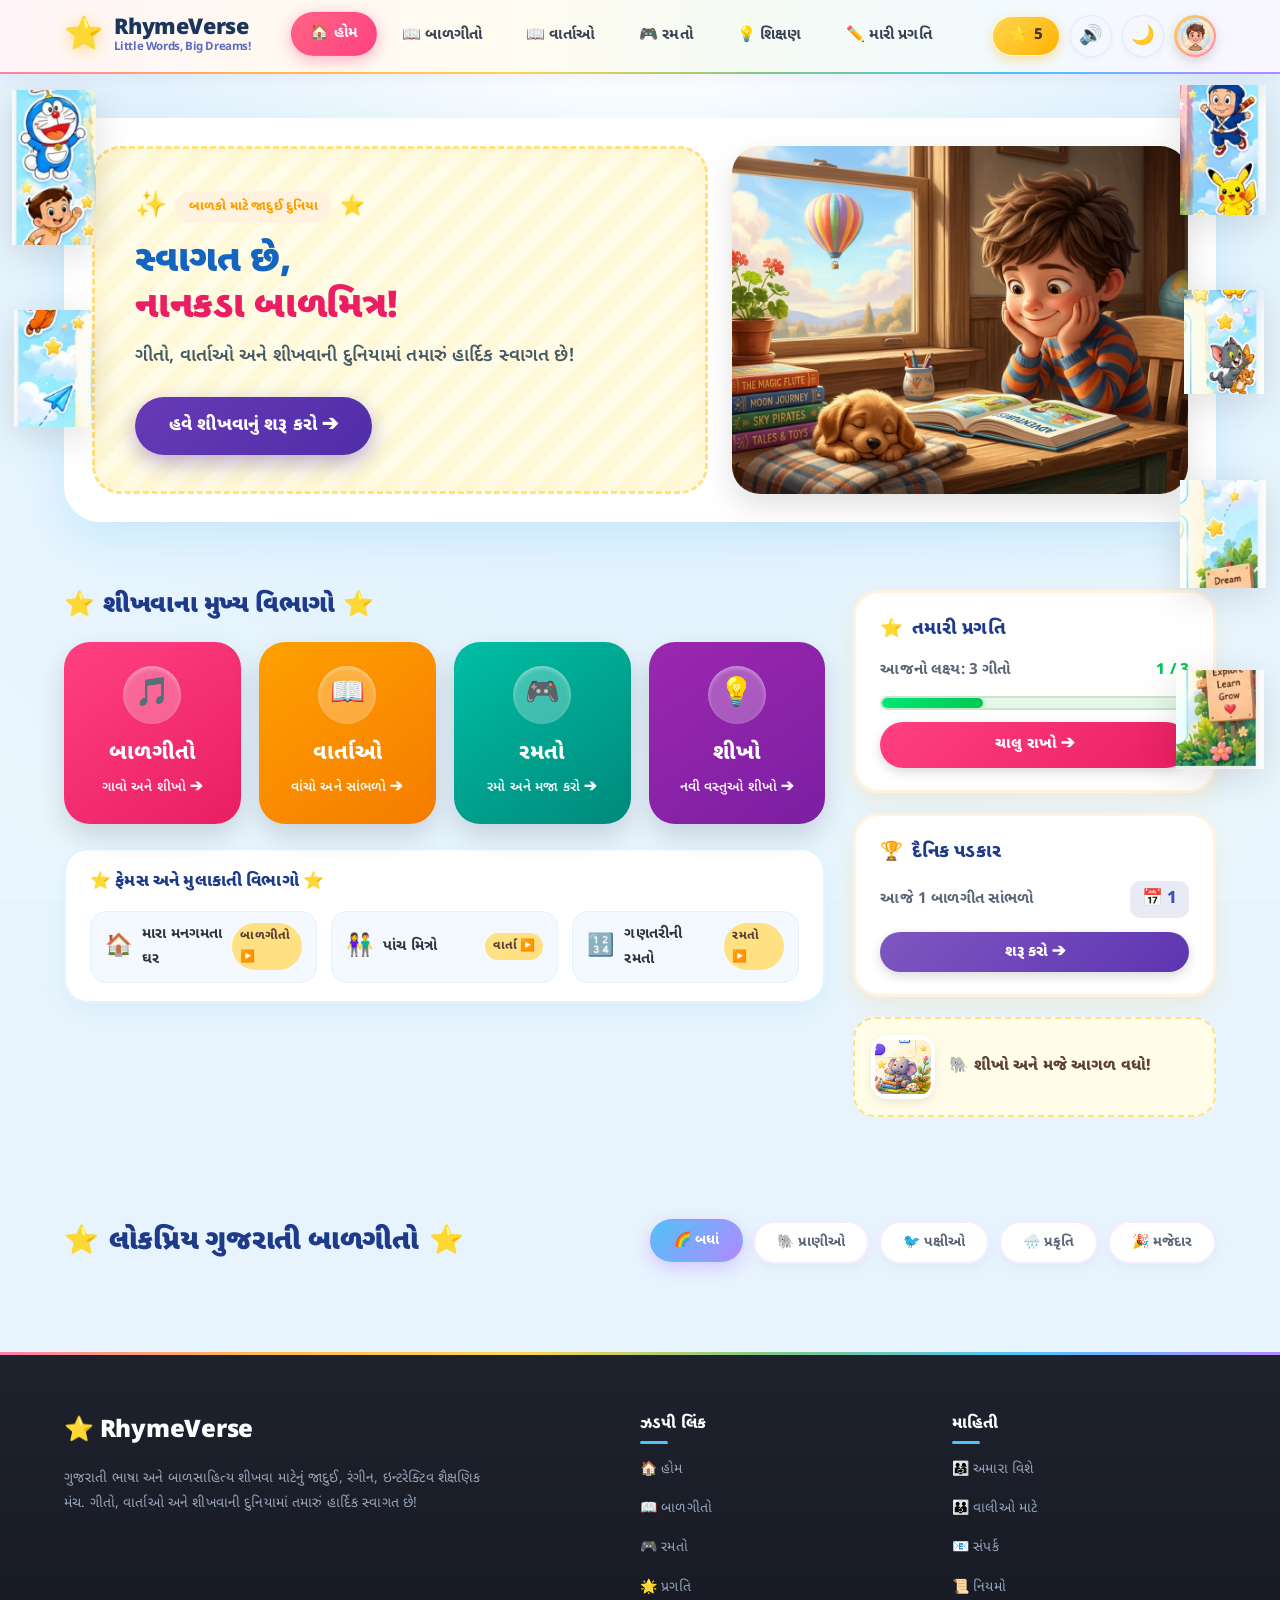
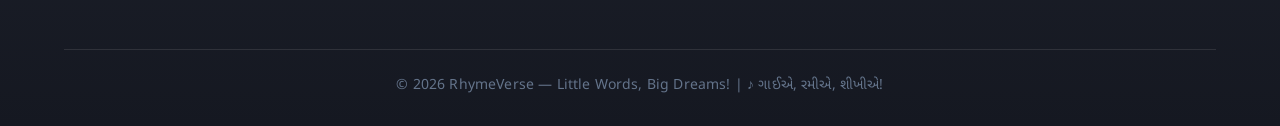
==== commit 9a2adb64: "Revamp dashboard UI and layout matching reference storybook design" ====
--- a/frontend/index.html
+++ b/frontend/index.html
@@ -3,46 +3,60 @@
 <head>
   <meta charset="UTF-8">
   <meta name="viewport" content="width=device-width, initial-scale=1.0">
-  <title>Rhymeverse - ગુજરાતી બાળગીતો</title>
-  <meta name="description" content="Rhymeverse - ગુજરાતી બાળગીતો, જોડકણાં, રમત અને ભણતર">
+  <title>RhymeVerse - Little Words, Big Dreams! | ગુજરાતી બાળગીતો</title>
+  <meta name="description" content="RhymeVerse - ગુજરાતી બાળગીતો, વાર્તાઓ, શિક્ષણ અને રમતો - બાળકો માટેનું જાદુઈ પોર્ટલ">
   <link rel="preconnect" href="https://fonts.googleapis.com">
   <link rel="preconnect" href="https://fonts.gstatic.com" crossorigin>
-  <link href="https://fonts.googleapis.com/css2?family=Noto+Sans+Gujarati:wght@400;500;600;700;800&family=Noto+Serif+Gujarati:wght@400;700&display=swap" rel="stylesheet">
-  <link rel="stylesheet" href="css/main.css">
-  <link rel="stylesheet" href="css/animations.css">
-  <link rel="stylesheet" href="css/components.css">
-  <link rel="stylesheet" href="css/responsive.css">
+  <link href="https://fonts.googleapis.com/css2?family=Noto+Sans+Gujarati:wght@400;500;600;700;800;900&family=Noto+Serif+Gujarati:wght@400;700&display=swap" rel="stylesheet">
+  <link rel="stylesheet" href="css/main.css?v=6">
+  <link rel="stylesheet" href="css/animations.css?v=6">
+  <link rel="stylesheet" href="css/components.css?v=6">
+  <link rel="stylesheet" href="css/responsive.css?v=6">
 </head>
 <body>
 
-<!-- NAVIGATION -->
+<!-- FLOATING CHARACTER STICKERS LAYER (MATCHING REFERENCE UI) -->
+<div class="floating-stickers-layer" aria-hidden="true">
+  <!-- Left Side Stickers -->
+  <img src="assets/images/sticker_doraemon.png" alt="ડોરેમોન" class="floating-sticker sticker-left-doraemon" title="હેલો મિત્ર!">
+  <img src="assets/images/sticker_bheem.png" alt="છોટા ભીમ" class="floating-sticker sticker-left-bheem" title="લડ્ડુ ખાઓ!">
+
+  <!-- Right Side Stickers -->
+  <img src="assets/images/sticker_hattori.png" alt="હાતોરી" class="floating-sticker sticker-right-hattori" title="ડિંગ ડિંગ!">
+  <img src="assets/images/sticker_pikachu.png" alt="પીકાચૂ" class="floating-sticker sticker-right-pikachu" title="પિકા પિકા!">
+  <img src="assets/images/sticker_tom_jerry.png" alt="ટોમ અને જેરી" class="floating-sticker sticker-right-tomjerry" title="મસ્તી!">
+  <img src="assets/images/sticker_signpost.png" alt="Read Play Learn Grow" class="floating-sticker sticker-right-signpost" title="Read Play Learn Grow">
+</div>
+
+<!-- NAVIGATION BAR -->
 <nav class="navbar">
   <div class="container">
     <a href="index.html" class="logo">
-      <svg class="logo-icon" viewBox="0 0 40 40" fill="none" xmlns="http://www.w3.org/2000/svg">
-        <circle cx="20" cy="20" r="20" fill="url(#logoGrad)"/>
-        <text x="50%" y="56%" text-anchor="middle" dominant-baseline="middle" font-size="22" fill="white">♪</text>
-        <defs>
-          <linearGradient id="logoGrad" x1="0" y1="0" x2="40" y2="40" gradientUnits="userSpaceOnUse">
-            <stop stop-color="#87CEEB"/>
-            <stop offset="0.5" stop-color="#B39DDB"/>
-            <stop offset="1" stop-color="#F48FB1"/>
-          </linearGradient>
-        </defs>
-      </svg>
-      Rhymeverse
+      <span class="logo-star-icon">⭐</span>
+      <div class="logo-text-group">
+        <span class="logo-title">RhymeVerse</span>
+        <span class="logo-tagline">Little Words, Big Dreams!</span>
+      </div>
     </a>
+
     <ul class="nav-links">
-      <li><a href="index.html" class="active">🏠 મુખ્ય પાનું</a></li>
+      <li><a href="index.html" class="active">🏠 હોમ</a></li>
       <li><a href="rhymes.html">📖 બાળગીતો</a></li>
+      <li><a href="rhymes.html#stories">📖 વાર્તાઓ</a></li>
       <li><a href="games.html">🎮 રમતો</a></li>
-      <li><a href="rhymes.html#learn">✏️ શીખો</a></li>
-      <li><a href="progress.html">🌟 મારી પ્રગતિ</a></li>
+      <li><a href="rhymes.html#learn">💡 શિક્ષણ</a></li>
+      <li><a href="progress.html">✏️ મારી પ્રગતિ</a></li>
     </ul>
+
     <div class="nav-actions">
-      <div class="star-count">⭐ <span class="star-display-count">0</span></div>
+      <div class="star-count" title="તમારા મળેલા તારા">
+        ⭐ <span class="star-display-count">5</span>
+      </div>
       <button class="nav-btn" id="btn-sound" title="ધ્વનિ">🔊</button>
       <button class="nav-btn" id="btn-dark-mode" title="ડાર્ક મોડ">🌙</button>
+      <div class="nav-avatar-wrap" title="બાળક પ્રોફાઇલ">
+        <img src="assets/images/avatar_kid.jpg" alt="બાળક પ્રોફાઇલ" class="nav-avatar">
+      </div>
       <button class="hamburger" id="hamburger" aria-label="Menu">
         <span></span><span></span><span></span>
       </button>
@@ -54,536 +68,194 @@
 <div class="mobile-menu" id="mobile-menu">
   <div class="mobile-menu-panel">
     <button class="mobile-menu-close" id="mobile-menu-close">✕</button>
-    <a href="index.html">🏠 મુખ્ય પાનું</a>
+    <a href="index.html">🏠 હોમ</a>
     <a href="rhymes.html">📖 બાળગીતો</a>
+    <a href="rhymes.html#stories">📖 વાર્તાઓ</a>
     <a href="games.html">🎮 રમતો</a>
-    <a href="rhymes.html#learn">✏️ શીખો</a>
-    <a href="progress.html">🌟 મારી પ્રગતિ</a>
+    <a href="rhymes.html#learn">💡 શિક્ષણ</a>
+    <a href="progress.html">✏️ મારી પ્રગતિ</a>
   </div>
 </div>
 
-<!-- HERO SECTION -->
-<section class="hero">
-  <!-- Floating Elements -->
-  <div class="floating-elements">
-    <span class="float-star hero-star-1" style="top:12%;left:4%;font-size:32px;">⭐</span>
-    <span class="float-star hero-star-2" style="top:22%;right:6%;font-size:26px;">✨</span>
-    <span class="float-cloud hero-cloud-1" style="top:8%;left:18%;font-size:46px;opacity:0.85;">☁️</span>
-    <span class="float-cloud hero-cloud-2" style="top:18%;right:22%;font-size:38px;opacity:0.8;">☁️</span>
-    <span class="music-float-1" style="top:38%;left:8%;font-size:28px;color:#FFD54F;">♪</span>
-    <span class="music-float-2" style="top:62%;left:12%;font-size:22px;color:#81C784;">♫</span>
-    <span class="music-float-3" style="top:28%;right:10%;font-size:24px;color:#FF80AB;">♩</span>
-    <span class="music-float-4" style="top:52%;right:15%;font-size:30px;color:#4FC3F7;">♬</span>
-    <span style="position:absolute;bottom:12%;left:6%;font-size:26px;animation:float 4s ease-in-out infinite 0.5s;">🌟</span>
-    <span style="position:absolute;bottom:18%;right:5%;font-size:24px;animation:twinkle 2s ease-in-out infinite 1s;">⭐</span>
-  </div>
-
-  <div class="container">
-    <div class="hero-content">
-      <!-- Text & Welcome -->
-      <div class="hero-text">
-        <div class="hero-badge">
-          <span>🌈</span>
-          <span>બાળકો માટેનું જાદુઈ ગુજરાતી મંચ</span>
-          <span>✨</span>
-        </div>
-        <h1 class="hero-title">
-          રમતાં રમતાં શીખીએ!
-        </h1>
-        <p class="hero-subtitle">
-          ગાઈએ, રમીએ અને નવી નવી જોડકણીઓ શીખીએ!
-        </p>
-        <div class="hero-buttons">
-          <a href="rhymes.html" class="btn btn-hero-learn btn-lg">
-            🎵 ચાલો શીખીએ!
+<main>
+  <!-- STORYBOOK HERO BANNER (MATCHING REFERENCE IMAGES 1 & 2) -->
+  <section style="padding: 24px 0 16px;">
+    <div class="container">
+      <div class="dashboard-hero-card">
+        <!-- Left: Parchment Paper Scroll Card -->
+        <div class="parchment-scroll-card">
+          <div style="display:flex;align-items:center;gap:8px;margin-bottom:10px;">
+            <span style="font-size:26px;">✨</span>
+            <span style="font-size:13px;font-weight:800;color:#FFA000;background:#FFF3E0;padding:5px 14px;border-radius:9999px;">બાળકો માટે જાદુઈ દુનિયા</span>
+            <span style="font-size:20px;">⭐</span>
+          </div>
+          <h1 class="parchment-headline">
+            સ્વાગત છે,
+            <span>નાનકડા બાળમિત્ર!</span>
+          </h1>
+          <p class="parchment-sub">
+            ગીતો, વાર્તાઓ અને શીખવાની દુનિયામાં તમારું હાર્દિક સ્વાગત છે!
+          </p>
+          <a href="#rhymes-section" class="btn-hero-cta">
+            હવે શીખવાનું શરૂ કરો ➔
           </a>
-          <a href="games.html" class="btn btn-hero-games btn-lg">
-            🎮 રમતો રમીએ!
-          </a>
-        </div>
-        <div class="hero-features-row">
-          <span class="hero-feature-chip">📖 ૧૨ બાળગીતો</span>
-          <span class="hero-feature-chip">🎮 ૬ રમતો</span>
-          <span class="hero-feature-chip">⭐ તારા અને બેજ</span>
-        </div>
-      </div>
-
-      <!-- Hero SVG Illustration: Magical Rainbow Landscape -->
-      <div class="hero-illustration">
-        <svg viewBox="0 0 540 440" fill="none" xmlns="http://www.w3.org/2000/svg" width="100%" style="max-width:540px;filter:drop-shadow(0 20px 40px rgba(76,29,149,0.25));">
-          <defs>
-            <!-- Sky Gradient -->
-            <linearGradient id="skyGrad" x1="0" y1="0" x2="540" y2="440" gradientUnits="userSpaceOnUse">
-              <stop stop-color="#E1F5FE" offset="0%"/>
-              <stop stop-color="#EDE7F6" offset="50%"/>
-              <stop stop-color="#FFF3E0" offset="100%"/>
-            </linearGradient>
-            <!-- Sun Gradient -->
-            <radialGradient id="sunGrad" cx="50%" cy="50%" r="50%">
-              <stop stop-color="#FFF9C4" offset="0%"/>
-              <stop stop-color="#FFD54F" offset="60%"/>
-              <stop stop-color="#FF9800" offset="100%"/>
-            </radialGradient>
-            <!-- Pond Gradient -->
-            <linearGradient id="pondGrad" x1="0" y1="0" x2="0" y2="1">
-              <stop stop-color="#4FC3F7" offset="0%"/>
-              <stop stop-color="#0288D1" offset="100%"/>
-            </linearGradient>
-            <!-- Meadow Hills Gradients -->
-            <linearGradient id="hillBack" x1="0" y1="0" x2="0" y2="1">
-              <stop stop-color="#A5D6A7" offset="0%"/>
-              <stop stop-color="#81C784" offset="100%"/>
-            </linearGradient>
-            <linearGradient id="hillFront" x1="0" y1="0" x2="0" y2="1">
-              <stop stop-color="#81C784" offset="0%"/>
-              <stop stop-color="#4CAF50" offset="100%"/>
-            </linearGradient>
-          </defs>
-
-          <!-- Sky card background -->
-          <rect width="540" height="440" rx="36" fill="url(#skyGrad)" stroke="rgba(255,255,255,0.9)" stroke-width="4"/>
-
-          <!-- 1. Rainbow Arch -->
-          <g opacity="0.9">
-            <path d="M 60 400 A 210 210 0 0 1 480 400" stroke="#FF80AB" stroke-width="12" fill="none" stroke-linecap="round"/>
-            <path d="M 72 400 A 198 198 0 0 1 468 400" stroke="#FFB74D" stroke-width="12" fill="none" stroke-linecap="round"/>
-            <path d="M 84 400 A 186 186 0 0 1 456 400" stroke="#FFD54F" stroke-width="12" fill="none" stroke-linecap="round"/>
-            <path d="M 96 400 A 174 174 0 0 1 444 400" stroke="#81C784" stroke-width="12" fill="none" stroke-linecap="round"/>
-            <path d="M 108 400 A 162 162 0 0 1 432 400" stroke="#4FC3F7" stroke-width="12" fill="none" stroke-linecap="round"/>
-            <path d="M 120 400 A 150 150 0 0 1 420 400" stroke="#B388FF" stroke-width="12" fill="none" stroke-linecap="round"/>
-          </g>
-
-          <!-- 2. Smiling Golden Sun -->
-          <g transform="translate(430, 75)">
-            <!-- Sun glow -->
-            <circle cx="0" cy="0" r="44" fill="#FFE082" opacity="0.4"/>
-            <!-- Sun rays -->
-            <g stroke="#FFA000" stroke-width="4" stroke-linecap="round">
-              <line x1="0" y1="-52" x2="0" y2="-44"/>
-              <line x1="37" y1="-37" x2="31" y2="-31"/>
-              <line x1="52" y1="0" x2="44" y2="0"/>
-              <line x1="37" y1="37" x2="31" y2="31"/>
-              <line x1="0" y1="52" x2="0" y2="44"/>
-              <line x1="-37" y1="37" x2="-31" y2="31"/>
-              <line x1="-52" y1="0" x2="-44" y2="0"/>
-              <line x1="-37" y1="-37" x2="-31" y2="-31"/>
-            </g>
-            <!-- Sun body -->
-            <circle cx="0" cy="0" r="34" fill="url(#sunGrad)"/>
-            <!-- Sun face: happy curved eyes -->
-            <path d="M -14 -4 Q -10 -12 -6 -4" stroke="#5D4037" stroke-width="3" fill="none" stroke-linecap="round"/>
-            <path d="M 6 -4 Q 10 -12 14 -4" stroke="#5D4037" stroke-width="3" fill="none" stroke-linecap="round"/>
-            <!-- Sun smile -->
-            <path d="M -10 8 Q 0 18 10 8" stroke="#5D4037" stroke-width="3" fill="none" stroke-linecap="round"/>
-            <!-- Rosy blush -->
-            <circle cx="-16" cy="6" r="6" fill="#FF80AB" opacity="0.6"/>
-            <circle cx="16" cy="6" r="6" fill="#FF80AB" opacity="0.6"/>
-          </g>
-
-          <!-- 3. Puffy Smiling Clouds -->
-          <!-- Cloud Left -->
-          <g transform="translate(100, 75)">
-            <ellipse cx="0" cy="0" rx="38" ry="18" fill="white" opacity="0.95"/>
-            <ellipse cx="-20" cy="4" rx="24" ry="14" fill="white" opacity="0.95"/>
-            <ellipse cx="20" cy="2" rx="26" ry="15" fill="white" opacity="0.95"/>
-            <ellipse cx="0" cy="-10" rx="24" ry="18" fill="white" opacity="0.95"/>
-            <!-- Cloud face -->
-            <circle cx="-8" cy="-2" r="2.5" fill="#37474F"/>
-            <circle cx="8" cy="-2" r="2.5" fill="#37474F"/>
-            <path d="M -4 5 Q 0 8 4 5" stroke="#37474F" stroke-width="1.8" fill="none" stroke-linecap="round"/>
-            <circle cx="-14" cy="4" r="4" fill="#FF80AB" opacity="0.5"/>
-            <circle cx="14" cy="4" r="4" fill="#FF80AB" opacity="0.5"/>
-          </g>
-
-          <!-- Cloud Right -->
-          <g transform="translate(290, 95)">
-            <ellipse cx="0" cy="0" rx="32" ry="15" fill="white" opacity="0.95"/>
-            <ellipse cx="-16" cy="3" rx="20" ry="12" fill="white" opacity="0.95"/>
-            <ellipse cx="16" cy="2" rx="22" ry="13" fill="white" opacity="0.95"/>
-            <ellipse cx="0" cy="-8" rx="20" ry="15" fill="white" opacity="0.95"/>
-            <!-- Cloud face -->
-            <circle cx="-6" cy="-2" r="2" fill="#37474F"/>
-            <circle cx="6" cy="-2" r="2" fill="#37474F"/>
-            <path d="M -3 4 Q 0 7 3 4" stroke="#37474F" stroke-width="1.5" fill="none" stroke-linecap="round"/>
-            <circle cx="-11" cy="3" r="3" fill="#FF80AB" opacity="0.5"/>
-            <circle cx="11" cy="3" r="3" fill="#FF80AB" opacity="0.5"/>
-          </g>
-
-          <!-- 4. Layered Rolling Green Hills -->
-          <!-- Back Hill -->
-          <path d="M 0 330 Q 140 260 290 300 Q 430 340 540 290 L 540 440 L 0 440 Z" fill="url(#hillBack)"/>
-          <!-- Front Hill -->
-          <path d="M 0 360 Q 160 310 320 350 Q 440 380 540 340 L 540 440 L 0 440 Z" fill="url(#hillFront)"/>
-
-          <!-- 5. Sparkling Water Pond with jumping fish -->
-          <ellipse cx="140" cy="390" rx="75" ry="24" fill="url(#pondGrad)" opacity="0.9"/>
-          <ellipse cx="140" cy="390" rx="60" ry="16" fill="#81D4FA" opacity="0.6"/>
-          <!-- Pond ripple rings -->
-          <ellipse cx="130" cy="386" rx="30" ry="8" stroke="#E1F5FE" stroke-width="2" fill="none"/>
-          <ellipse cx="130" cy="386" rx="16" ry="4" stroke="#FFFFFF" stroke-width="1.5" fill="none"/>
-
-          <!-- Jumping Happy Fish (માછલી 🐟) -->
-          <g transform="translate(130, 355) rotate(-25)">
-            <ellipse cx="0" cy="0" rx="18" ry="10" fill="#FF80AB"/>
-            <!-- Fish tail -->
-            <polygon points="-16,0 -26,-10 -26,10" fill="#FF4081"/>
-            <!-- Fish fin -->
-            <polygon points="-2,-8 4,-16 8,-8" fill="#FF4081"/>
-            <polygon points="-2,8 4,14 8,8" fill="#FF4081"/>
-            <!-- Eye -->
-            <circle cx="8" cy="-3" r="3" fill="white"/>
-            <circle cx="9" cy="-3" r="1.5" fill="#37474F"/>
-            <!-- Smile -->
-            <path d="M 12 1 Q 14 4 11 5" stroke="#880E4F" stroke-width="1.5" fill="none"/>
-            <!-- Water splashes -->
-            <circle cx="-10" cy="20" r="3" fill="#E1F5FE"/>
-            <circle cx="15" cy="25" r="2.5" fill="#E1F5FE"/>
-            <circle cx="-25" cy="22" r="2" fill="#E1F5FE"/>
-          </g>
-
-          <!-- 6. Cute Elephant (હાથીભાઈ 🐘) -->
-          <g transform="translate(60, 310)">
-            <!-- Elephant Body -->
-            <ellipse cx="32" cy="36" rx="32" ry="26" fill="#B0BEC5"/>
-            <!-- Back Leg -->
-            <rect x="12" y="48" width="12" height="24" rx="6" fill="#90A4AE"/>
-            <rect x="42" y="48" width="12" height="24" rx="6" fill="#90A4AE"/>
-            <!-- Elephant Head -->
-            <circle cx="58" cy="24" r="22" fill="#B0BEC5"/>
-            <!-- Big Ear -->
-            <ellipse cx="44" cy="20" rx="14" ry="18" fill="#CFD8DC"/>
-            <ellipse cx="44" cy="20" rx="9" ry="12" fill="#FF80AB" opacity="0.4"/>
-            <!-- Eye -->
-            <circle cx="64" cy="18" r="3.5" fill="#37474F"/>
-            <circle cx="65.5" cy="16.5" r="1.2" fill="white"/>
-            <!-- Waving Trunk -->
-            <path d="M 72 26 Q 88 32 82 12 Q 78 4 84 2" stroke="#B0BEC5" stroke-width="8" fill="none" stroke-linecap="round"/>
-            <!-- Flower in trunk -->
-            <g transform="translate(86, -2)">
-              <circle cx="0" cy="0" r="5" fill="#FFD54F"/>
-              <circle cx="-5" cy="0" r="3.5" fill="#FF4081"/>
-              <circle cx="5" cy="0" r="3.5" fill="#FF4081"/>
-              <circle cx="0" cy="-5" r="3.5" fill="#FF4081"/>
-              <circle cx="0" cy="5" r="3.5" fill="#FF4081"/>
-            </g>
-            <!-- Rosy cheek -->
-            <circle cx="56" cy="28" r="4.5" fill="#FF80AB" opacity="0.6"/>
-          </g>
-
-          <!-- 7. Singing Bird (ચકલી 🐦) on tree branch -->
-          <!-- Tree branch on right -->
-          <path d="M 460 300 Q 420 280 390 285" stroke="#795548" stroke-width="8" fill="none" stroke-linecap="round"/>
-          <g transform="translate(405, 275)">
-            <ellipse cx="0" cy="0" rx="14" ry="11" fill="#FFD54F"/>
-            <circle cx="10" cy="-5" r="8" fill="#FFD54F"/>
-            <polygon points="17,-6 24,-4 17,-2" fill="#FF9800"/>
-            <circle cx="12" cy="-7" r="2" fill="#37474F"/>
-            <!-- Wing -->
-            <ellipse cx="-2" cy="0" rx="8" ry="5" fill="#FFA726" transform="rotate(-15)"/>
-            <!-- Musical notes from bird -->
-            <text x="24" y="-12" font-size="14" fill="#E91E63" font-weight="bold">♪</text>
-          </g>
-
-          <!-- 8. Smiling Kitten (મીની 🐱) -->
-          <g transform="translate(240, 360)">
-            <ellipse cx="0" cy="10" rx="16" ry="12" fill="#FFE0B2"/>
-            <circle cx="0" cy="-4" r="12" fill="#FFE0B2"/>
-            <!-- Ears -->
-            <polygon points="-10,-10 -6,-22 -1,-12" fill="#FFE0B2"/>
-            <polygon points="10,-10 6,-22 1,-12" fill="#FFE0B2"/>
-            <polygon points="-8,-11 -6,-18 -2,-13" fill="#FF80AB"/>
-            <polygon points="8,-11 6,-18 2,-13" fill="#FF80AB"/>
-            <!-- Eyes -->
-            <ellipse cx="-4" cy="-4" rx="2.5" ry="3.5" fill="#37474F"/>
-            <ellipse cx="4" cy="-4" rx="2.5" ry="3.5" fill="#37474F"/>
-            <circle cx="-3" cy="-5" r="1" fill="white"/>
-            <circle cx="5" cy="-5" r="1" fill="white"/>
-            <!-- Nose & Mouth -->
-            <polygon points="-2,1 2,1 0,3" fill="#FF80AB"/>
-            <path d="M -3 4 Q 0 7 3 4" stroke="#37474F" stroke-width="1.2" fill="none"/>
-            <!-- Whiskers -->
-            <line x1="-7" y1="0" x2="-16" y2="-2" stroke="#37474F" stroke-width="1"/>
-            <line x1="-7" y1="3" x2="-16" y2="4" stroke="#37474F" stroke-width="1"/>
-            <line x1="7" y1="0" x2="16" y2="-2" stroke="#37474F" stroke-width="1"/>
-            <line x1="7" y1="3" x2="16" y2="4" stroke="#37474F" stroke-width="1"/>
-          </g>
-
-          <!-- 9. Two Joyful Gujarati Children (Boy & Girl) -->
-          <!-- Girl (Left) -->
-          <g transform="translate(290, 240)">
-            <!-- Dress -->
-            <path d="M 0 70 L -18 120 L 18 120 Z" fill="#FF4081"/>
-            <!-- Collar -->
-            <ellipse cx="0" cy="70" rx="10" ry="4" fill="white"/>
-            <!-- Head -->
-            <circle cx="0" cy="46" r="24" fill="#FFCC80"/>
-            <!-- Hair -->
-            <path d="M -24 44 Q 0 16 24 44 Q 24 24 0 20 Q -24 24 -24 44" fill="#4E342E"/>
-            <!-- Pigtails with bows -->
-            <circle cx="-24" cy="50" r="10" fill="#4E342E"/>
-            <circle cx="24" cy="50" r="10" fill="#4E342E"/>
-            <circle cx="-20" cy="40" r="5" fill="#FFEB3B"/>
-            <circle cx="20" cy="40" r="5" fill="#FFEB3B"/>
-            <!-- Big Happy Eyes -->
-            <ellipse cx="-8" cy="44" rx="4" ry="5" fill="#37474F"/>
-            <ellipse cx="8" cy="44" rx="4" ry="5" fill="#37474F"/>
-            <circle cx="-6.5" cy="42" r="1.8" fill="white"/>
-            <circle cx="9.5" cy="42" r="1.8" fill="white"/>
-            <!-- Big Smile -->
-            <path d="M -8 54 Q 0 64 8 54" stroke="#C2185B" stroke-width="2.5" fill="#FF80AB" stroke-linecap="round"/>
-            <circle cx="-14" cy="52" r="5" fill="#FF80AB" opacity="0.6"/>
-            <circle cx="14" cy="52" r="5" fill="#FF80AB" opacity="0.6"/>
-            <!-- Arms waving -->
-            <line x1="-12" y1="78" x2="-32" y2="60" stroke="#FFCC80" stroke-width="7" stroke-linecap="round"/>
-            <line x1="12" y1="78" x2="32" y2="60" stroke="#FFCC80" stroke-width="7" stroke-linecap="round"/>
-            <!-- Shoes -->
-            <ellipse cx="-10" cy="132" rx="8" ry="5" fill="#E91E63"/>
-            <ellipse cx="10" cy="132" rx="8" ry="5" fill="#E91E63"/>
-            <rect x="-14" y="120" width="8" height="12" fill="#FFE082"/>
-            <rect x="6" y="120" width="8" height="12" fill="#FFE082"/>
-            <!-- Singing speech bubble -->
-            <g transform="translate(-40, -10)">
-              <rect x="0" y="0" width="60" height="28" rx="12" fill="white" stroke="#FF80AB" stroke-width="2"/>
-              <polygon points="30,28 35,36 38,28" fill="white"/>
-              <text x="30" y="19" text-anchor="middle" font-size="13" font-weight="bold" fill="#C2185B">ગાઈએ! 🎵</text>
-            </g>
-          </g>
-
-          <!-- Boy (Right) -->
-          <g transform="translate(370, 245)">
-            <!-- Shirt -->
-            <rect x="-16" y="65" width="32" height="38" rx="8" fill="#4FC3F7"/>
-            <!-- Pants -->
-            <rect x="-14" y="103" width="12" height="26" rx="4" fill="#3F51B5"/>
-            <rect x="2" y="103" width="12" height="26" rx="4" fill="#3F51B5"/>
-            <!-- Shoes -->
-            <ellipse cx="-8" cy="132" rx="9" ry="5" fill="#37474F"/>
-            <ellipse cx="8" cy="132" rx="9" ry="5" fill="#37474F"/>
-            <!-- Head -->
-            <circle cx="0" cy="46" r="24" fill="#FFCC80"/>
-            <!-- Boy Hair -->
-            <path d="M -24 44 Q -20 18 0 16 Q 20 18 24 44 Q 10 26 0 28 Q -10 26 -24 44" fill="#3E2723"/>
-            <!-- Eyes -->
-            <ellipse cx="-8" cy="44" rx="4" ry="5" fill="#37474F"/>
-            <ellipse cx="8" cy="44" rx="4" ry="5" fill="#37474F"/>
-            <circle cx="-6.5" cy="42" r="1.8" fill="white"/>
-            <circle cx="9.5" cy="42" r="1.8" fill="white"/>
-            <!-- Smile -->
-            <path d="M -8 54 Q 0 64 8 54" stroke="#1565C0" stroke-width="2.5" fill="#90CAF9" stroke-linecap="round"/>
-            <circle cx="-14" cy="52" r="5" fill="#FF80AB" opacity="0.6"/>
-            <circle cx="14" cy="52" r="5" fill="#FF80AB" opacity="0.6"/>
-            <!-- Arms holding rhyme book -->
-            <line x1="-14" y1="75" x2="-26" y2="90" stroke="#FFCC80" stroke-width="7" stroke-linecap="round"/>
-            <line x1="14" y1="75" x2="26" y2="90" stroke="#FFCC80" stroke-width="7" stroke-linecap="round"/>
-            <!-- Little Story Book in Hands -->
-            <rect x="-12" y="82" width="24" height="20" rx="3" fill="#FFD54F" stroke="#FF9800" stroke-width="1.5"/>
-            <line x1="0" y1="82" x2="0" y2="102" stroke="#E65100" stroke-width="1.5"/>
-            <!-- Learning speech bubble -->
-            <g transform="translate(10, -10)">
-              <rect x="0" y="0" width="65" height="28" rx="12" fill="white" stroke="#4FC3F7" stroke-width="2"/>
-              <polygon points="20,28 25,36 28,28" fill="white"/>
-              <text x="32" y="19" text-anchor="middle" font-size="13" font-weight="bold" fill="#0288D1">શીખીએ! ✨</text>
-            </g>
-          </g>
-
-          <!-- 10. Wild Flowers & Mushrooms on the Grass -->
-          <!-- Flower 1 (Pink) -->
-          <g transform="translate(200, 395)">
-            <circle cx="0" cy="0" r="4" fill="#FFD54F"/>
-            <circle cx="-4" cy="0" r="3" fill="#FF4081"/>
-            <circle cx="4" cy="0" r="3" fill="#FF4081"/>
-            <circle cx="0" cy="-4" r="3" fill="#FF4081"/>
-            <circle cx="0" cy="4" r="3" fill="#FF4081"/>
-            <line x1="0" y1="4" x2="0" y2="12" stroke="#388E3C" stroke-width="2"/>
-          </g>
-          <!-- Flower 2 (Yellow) -->
-          <g transform="translate(470, 385)">
-            <circle cx="0" cy="0" r="4" fill="#FF9800"/>
-            <circle cx="-4" cy="0" r="3" fill="#FFEE58"/>
-            <circle cx="4" cy="0" r="3" fill="#FFEE58"/>
-            <circle cx="0" cy="-4" r="3" fill="#FFEE58"/>
-            <circle cx="0" cy="4" r="3" fill="#FFEE58"/>
-            <line x1="0" y1="4" x2="0" y2="12" stroke="#388E3C" stroke-width="2"/>
-          </g>
-          <!-- Mushroom (Red spotted) -->
-          <g transform="translate(35, 385)">
-            <rect x="4" y="8" width="6" height="10" rx="3" fill="#FFF9C4"/>
-            <path d="M 0 8 Q 7 -4 14 8 Z" fill="#F44336"/>
-            <circle cx="4" cy="4" r="1.5" fill="white"/>
-            <circle cx="10" cy="4" r="1.5" fill="white"/>
-            <circle cx="7" cy="1" r="1.2" fill="white"/>
-          </g>
-
-          <!-- Floating Golden Stars & Notes in the Sky -->
-          <text x="180" y="55" font-size="22" fill="#FFD54F">⭐</text>
-          <text x="40" y="160" font-size="24" fill="#B388FF" font-weight="bold">♪</text>
-          <text x="490" y="190" font-size="22" fill="#4FC3F7" font-weight="bold">♫</text>
-          <text x="220" y="140" font-size="20" fill="#FF80AB" font-weight="bold">♬</text>
-          <text x="360" y="50" font-size="18" fill="#FFF176">✨</text>
-        </svg>
-      </div>
-    </div>
-  </div>
-</section>
-
-<!-- Wave transition into next section -->
-<div style="background:var(--bg-primary);line-height:0;margin-top:-2px;">
-  <svg viewBox="0 0 1440 70" fill="none" preserveAspectRatio="none" style="width:100%;height:54px;display:block;">
-    <path d="M0,32 C280,68 560,8 840,42 C1120,76 1320,18 1440,32 L1440,70 L0,70 Z" fill="var(--bg-secondary)"></path>
-  </svg>
-</div>
-
-<!-- SEARCH BAR -->
-<section class="search-section" style="padding: 28px 0 16px; background: var(--bg-secondary);">
-  <div class="container">
-    <div class="search-container">
-      <span class="search-icon">🔍</span>
-      <input type="search" id="rhyme-search" class="search-input"
-             placeholder="બાળગીત શોધો (દા.ત. હાથીભાઈ, ટામેટું, ચકીબેન)..." autocomplete="off">
-    </div>
-  </div>
-</section>
-
-<!-- FEATURED RHYMES SECTION -->
-<section class="featured-section" style="background: var(--bg-secondary); padding: 20px 0 64px;">
-  <div class="container">
-    <div class="section-header">
-      <div class="section-badge">🎵 એનિમેશન અને સંગીત ઓડિયો ✨</div>
-      <h2 class="section-title">🌟 લોકપ્રિય બાળગીતો</h2>
-      <p class="section-subtitle">ગુજરાતી બાળગીતો - ઓડિયો સાંભળો, સાથે ગાઓ અને શબ્દો શીખો</p>
-    </div>
-
-    <div class="cards-grid stagger" id="rhymes-container">
-      <!-- Filled by JS -->
-    </div>
-
-    <div style="text-align:center;margin-top:48px;">
-      <a href="rhymes.html" class="btn btn-lavender btn-lg">📖 બધાં ૧૧ બાળગીતો જુઓ →</a>
-    </div>
-  </div>
-</section>
-
-<!-- Wave into Categories -->
-<div style="background:var(--bg-secondary);line-height:0;">
-  <svg viewBox="0 0 1440 60" fill="none" preserveAspectRatio="none" style="width:100%;height:48px;display:block;">
-    <path d="M0,20 C360,60 720,0 1080,40 C1260,60 1380,30 1440,20 L1440,60 L0,60 Z" fill="var(--bg-primary)"></path>
-  </svg>
-</div>
-
-<!-- CATEGORIES SECTION -->
-<section class="categories-section" style="background: var(--bg-primary); padding: 56px 0;">
-  <div class="container">
-    <div class="section-header">
-      <div class="section-badge">🗂️ પસંદ કરો વિષય</div>
-      <h2 class="section-title">🌈 વિષય પ્રમાણે બાળગીતો</h2>
-      <p class="section-subtitle">તમારા મનગમતા વિષય પ્રમાણે ગીતો અને રમતો શોધો</p>
-    </div>
-    <div class="category-grid" id="category-grid">
-      <!-- Filled by JS -->
-    </div>
-  </div>
-</section>
-
-<!-- Wave into Daily Challenge -->
-<div style="background:var(--bg-primary);line-height:0;">
-  <svg viewBox="0 0 1440 60" fill="none" preserveAspectRatio="none" style="width:100%;height:48px;display:block;">
-    <path d="M0,40 C240,10 600,55 960,25 C1200,5 1360,35 1440,40 L1440,60 L0,60 Z" fill="var(--bg-secondary)"></path>
-  </svg>
-</div>
-
-<!-- DAILY CHALLENGE -->
-<section class="daily-challenge-section" style="background: var(--bg-secondary); padding: 56px 0;">
-  <div class="container">
-    <div style="max-width: 720px; margin: 0 auto;">
-      <div class="section-header">
-        <div class="section-badge">⭐ દૈનિક મિશન</div>
-        <h2 class="section-title">🎯 આજનો પડકાર</h2>
-      </div>
-      <div class="daily-challenge" id="daily-challenge">
-        <!-- Filled by JS -->
-      </div>
-    </div>
-  </div>
-</section>
-
-<!-- Wave into Games CTA -->
-<div style="background:var(--bg-secondary);line-height:0;">
-  <svg viewBox="0 0 1440 60" fill="none" preserveAspectRatio="none" style="width:100%;height:48px;display:block;">
-    <path d="M0,20 C300,50 600,10 900,40 C1200,60 1350,20 1440,20 L1440,60 L0,60 Z" fill="var(--bg-primary)"></path>
-  </svg>
-</div>
-
-<!-- GAMES CTA SECTION -->
-<section class="games-cta-section" style="background: var(--bg-primary); padding: 56px 0;">
-  <div class="container">
-    <div class="games-cta-card" style="background: linear-gradient(135deg, #7C4DFF 0%, #B388FF 50%, #FF80AB 100%); border-radius: var(--radius-xl); padding: 60px 32px; text-align: center; position: relative; overflow: hidden; box-shadow: var(--shadow-xl); border: 3px solid rgba(255,255,255,0.4);">
-      <div style="position:absolute;top:-25px;right:-25px;font-size:140px;opacity:0.12;pointer-events:none;">🎮</div>
-      <div style="position:absolute;bottom:-30px;left:-20px;font-size:120px;opacity:0.1;pointer-events:none;">🏆</div>
-      <div class="hero-badge" style="background:rgba(255,255,255,0.25);border-color:rgba(255,255,255,0.6);margin-bottom:16px;">
-        <span>🎮 રમત-ગમત ઉત્સવ</span>
-      </div>
-      <h2 style="color:#fff;font-size:2.4rem;font-weight:900;margin-bottom:14px;text-shadow:0 3px 10px rgba(0,0,0,0.2);">🎮 રમો, ઉત્સાહ, સ્કોર!</h2>
-      <p style="color:rgba(255,255,255,0.95);font-size:1.2rem;margin-bottom:36px;max-width:600px;margin-left:auto;margin-right:auto;line-height:1.6;">
-        ૬ અલગ-અલગ ઇન્ટરેક્ટિવ રમતો - ગાઓ, સ્કોર ભેગો કરો, ચમકતા બેજ જીતો!
-      </p>
-      <div style="display:flex;gap:18px;justify-content:center;flex-wrap:wrap;">
-        <a href="games.html" class="btn btn-mint btn-lg" style="box-shadow:0 6px 20px rgba(0,200,83,0.4);">🎮 રમત રમવા જાઓ</a>
-        <a href="progress.html" class="btn btn-outline btn-lg" style="border-color:rgba(255,255,255,0.8);color:#fff;background:rgba(255,255,255,0.15);backdrop-filter:blur(8px);">🌟 મારી પ્રગતિ</a>
-      </div>
-    </div>
-  </div>
-</section>
-
-<!-- Wave into How It Works -->
-<div style="background:var(--bg-primary);line-height:0;">
-  <svg viewBox="0 0 1440 60" fill="none" preserveAspectRatio="none" style="width:100%;height:48px;display:block;">
-    <path d="M0,40 C360,10 720,50 1080,20 C1260,5 1380,35 1440,40 L1440,60 L0,60 Z" fill="var(--bg-secondary)"></path>
-  </svg>
-</div>
-
-<!-- HOW IT WORKS SECTION -->
-<section class="how-it-works-section" style="background: var(--bg-secondary); padding: 56px 0 72px;">
-  <div class="container">
-    <div class="section-header">
-      <div class="section-badge">🌈 સરળ ૩ પગલાં</div>
-      <h2 class="section-title">કઈ રીતે શીખવું</h2>
-      <p class="section-subtitle">બાળકો માટે અત્યંત સરળ, રંગીન અને મજેદાર શિક્ષણ પદ્ધતિ</p>
-    </div>
-    <div style="display:grid;grid-template-columns:repeat(3,1fr);gap:28px;">
-      <div class="how-step-card" style="background:var(--bg-card);border-radius:var(--radius-xl);padding:36px 24px;text-align:center;box-shadow:var(--shadow-md);border:3px solid #80DEEA;position:relative;overflow:hidden;">
-        <div style="position:absolute;top:16px;right:20px;font-size:2rem;font-weight:900;color:rgba(79,195,247,0.3);">૧</div>
-        <div style="font-size:64px;margin-bottom:16px;filter:drop-shadow(0 6px 12px rgba(0,0,0,0.1));animation:float 3s ease-in-out infinite;">🎵</div>
-        <h3 style="color:var(--text-primary);margin-bottom:10px;font-size:1.4rem;">૧. સાંભળો</h3>
-        <p style="color:var(--text-secondary);font-size:1rem;line-height:1.6;">ગુજરાતી જોડકણી શુદ્ધ અને સ્પષ્ટ ઉચ્ચારણ સાથે વારંવાર સાંભળો</p>
-      </div>
-      <div class="how-step-card" style="background:var(--bg-card);border-radius:var(--radius-xl);padding:36px 24px;text-align:center;box-shadow:var(--shadow-md);border:3px solid #CE93D8;position:relative;overflow:hidden;">
-        <div style="position:absolute;top:16px;right:20px;font-size:2rem;font-weight:900;color:rgba(179,136,255,0.3);">૨</div>
-        <div style="font-size:64px;margin-bottom:16px;filter:drop-shadow(0 6px 12px rgba(0,0,0,0.1));animation:float 3s ease-in-out infinite 1s;">📖</div>
-        <h3 style="color:var(--text-primary);margin-bottom:10px;font-size:1.4rem;">૨. શબ્દો શીખો</h3>
-        <p style="color:var(--text-secondary);font-size:1rem;line-height:1.6;">નવા ગુજરાતી શબ્દો, ચિત્રો સાથે અર્થ અને શબ્દ ભંડોળ વધારો</p>
-      </div>
-      <div class="how-step-card" style="background:var(--bg-card);border-radius:var(--radius-xl);padding:36px 24px;text-align:center;box-shadow:var(--shadow-md);border:3px solid #FFF59D;position:relative;overflow:hidden;">
-        <div style="position:absolute;top:16px;right:20px;font-size:2rem;font-weight:900;color:rgba(255,213,79,0.3);">૩</div>
-        <div style="font-size:64px;margin-bottom:16px;filter:drop-shadow(0 6px 12px rgba(0,0,0,0.1));animation:float 3s ease-in-out infinite 2s;">🎮</div>
-        <h3 style="color:var(--text-primary);margin-bottom:10px;font-size:1.4rem;">૩. રમો અને જીતો</h3>
-        <p style="color:var(--text-secondary);font-size:1rem;line-height:1.6;">ક્વિઝ અને પઝલ રમીને સ્કોર કરો, તારા અને બેજ જીતો!</p>
-      </div>
-    </div>
-  </div>
-</section>
+        </div>
+
+        <!-- Right: Boy Reading with Puppy Illustration -->
+        <div class="hero-reading-frame">
+          <img src="assets/images/hero_reading_kid.jpg" alt="બાળક વાર્તા વાંચે છે" class="hero-reading-img">
+        </div>
+      </div>
+    </div>
+  </section>
+
+  <!-- DASHBOARD INTERACTIVE LEARNING HUB (MATCHING REFERENCE IMAGE 2) -->
+  <section style="padding: 16px 0 36px;">
+    <div class="container">
+      <div class="dashboard-main-grid">
+        <!-- Left: 4 Squircle Action Cards + Sub-hub -->
+        <div>
+          <h2 class="hub-section-heading">
+            <span>⭐</span> શીખવાના મુખ્ય વિભાગો <span>⭐</span>
+          </h2>
+          <div class="hub-action-cards">
+            <!-- 1. બાળગીતો (Pink) -->
+            <a href="#rhymes-section" class="hub-action-card hub-card-pink">
+              <div class="hub-card-icon-bubble">🎵</div>
+              <div class="hub-card-title">બાળગીતો</div>
+              <div class="hub-card-sub">ગાવો અને શીખો ➔</div>
+            </a>
+
+            <!-- 2. વાર્તાઓ (Orange) -->
+            <a href="rhymes.html#stories" class="hub-action-card hub-card-orange">
+              <div class="hub-card-icon-bubble">📖</div>
+              <div class="hub-card-title">વાર્તાઓ</div>
+              <div class="hub-card-sub">વાંચો અને સાંભળો ➔</div>
+            </a>
+
+            <!-- 3. રમતો (Teal) -->
+            <a href="games.html" class="hub-action-card hub-card-teal">
+              <div class="hub-card-icon-bubble">🎮</div>
+              <div class="hub-card-title">રમતો</div>
+              <div class="hub-card-sub">રમો અને મજા કરો ➔</div>
+            </a>
+
+            <!-- 4. શીખો (Purple) -->
+            <a href="rhymes.html#learn" class="hub-action-card hub-card-purple">
+              <div class="hub-card-icon-bubble">💡</div>
+              <div class="hub-card-title">શીખો</div>
+              <div class="hub-card-sub">નવી વસ્તુઓ શીખો ➔</div>
+            </a>
+          </div>
+
+          <!-- Sub-hub: Famous sections -->
+          <div class="sub-hub-box">
+            <div class="sub-hub-title">⭐ ફેમસ અને મુલાકાતી વિભાગો ⭐</div>
+            <div class="sub-hub-items">
+              <a href="javascript:void(0)" onclick="RhymeCards.playVideo(1)" class="sub-hub-item" title="ચકીબેન બાળગીત">
+                <span style="font-size:22px;">🏠</span>
+                <span>મારા મનગમતા ઘર</span>
+                <span class="sub-hub-badge">બાળગીતો ▶️</span>
+              </a>
+              <a href="javascript:void(0)" onclick="RhymeCards.playVideo(10)" class="sub-hub-item" title="બે બાવા વાર્તા">
+                <span style="font-size:22px;">👫</span>
+                <span>પાંચ મિત્રો</span>
+                <span class="sub-hub-badge">વાર્તા ▶️</span>
+              </a>
+              <a href="games.html" class="sub-hub-item" title="ગણતરીની રમતો">
+                <span style="font-size:22px;">🔢</span>
+                <span>ગણતરીની રમતો</span>
+                <span class="sub-hub-badge">રમતો ▶️</span>
+              </a>
+            </div>
+          </div>
+        </div>
+
+        <!-- Right: Progress & Daily Challenge Widgets -->
+        <div class="sidebar-widgets">
+          <!-- Widget 1: તમારી પ્રગતિ -->
+          <div class="dash-widget-card">
+            <div class="dash-widget-title">
+              <span>⭐</span> તમારી પ્રગતિ
+            </div>
+            <div style="font-size:0.95rem;font-weight:700;color:var(--text-secondary);display:flex;justify-content:space-between;">
+              <span>આજનો લક્ષ્ય: 3 ગીતો</span>
+              <span style="color:#00C853;font-weight:800;" id="home-progress-ratio">1 / 3</span>
+            </div>
+            <div class="dash-progress-track">
+              <div class="dash-progress-fill" id="home-progress-bar" style="width: 33%;"></div>
+            </div>
+            <a href="progress.html" class="btn-widget-pill btn-widget-pink">
+              ચાલુ રાખો ➔
+            </a>
+          </div>
+
+          <!-- Widget 2: દૈનિક પડકાર -->
+          <div class="dash-widget-card">
+            <div class="dash-widget-title">
+              <span>🏆</span> દૈનિક પડકાર
+            </div>
+            <div style="display:flex;align-items:center;justify-content:space-between;margin-bottom:14px;">
+              <span style="font-size:0.95rem;font-weight:700;color:var(--text-secondary);">આજે 1 બાળગીત સાંભળો</span>
+              <span style="font-size:1.05rem;background:#E8EAF6;padding:4px 12px;border-radius:10px;font-weight:800;color:#3F51B5;">📅 1</span>
+            </div>
+            <button onclick="RhymeCards.playVideo(4)" class="btn-widget-pill btn-widget-purple">
+              શરૂ કરો ➔
+            </button>
+          </div>
+
+          <!-- Widget 3: Mascot Cheer Box -->
+          <div class="mascot-cheer-box">
+            <img src="assets/images/sticker_elephant.png" alt="બેબી હાથી" class="mascot-elephant-thumb">
+            <div class="mascot-cheer-text">
+              🐘 શીખો અને મજે આગળ વધો!
+            </div>
+          </div>
+        </div>
+      </div>
+    </div>
+  </section>
+
+  <!-- STORYBOOK RHYMES SHOWCASE GRID (MATCHING REFERENCE IMAGE 1) -->
+  <section id="rhymes-section" style="padding: 20px 0 64px;">
+    <div class="container">
+      <div style="display:flex;align-items:center;justify-content:space-between;flex-wrap:wrap;gap:16px;margin-bottom:24px;">
+        <h2 style="font-size:1.75rem;font-weight:900;color:#1E3A8A;display:flex;align-items:center;gap:10px;margin:0;">
+          <span>⭐</span> લોકપ્રિય ગુજરાતી બાળગીતો <span>⭐</span>
+        </h2>
+        <!-- Category Filter Tabs -->
+        <div class="filter-tabs" id="rhyme-filters" style="margin:0;">
+          <button class="filter-tab active" data-cat="all">🌈 બધાં</button>
+          <button class="filter-tab" data-cat="પ્રાણીઓ">🐘 પ્રાણીઓ</button>
+          <button class="filter-tab" data-cat="પક્ષીઓ">🐦 પક્ષીઓ</button>
+          <button class="filter-tab" data-cat="પ્રકૃતિ">🌧️ પ્રકૃતિ</button>
+          <button class="filter-tab" data-cat="મજેદાર">🎉 મજેદાર</button>
+        </div>
+      </div>
+
+      <!-- 4-Column Grid of Rhyme Storybook Cards -->
+      <div class="storybook-grid" id="rhymes-storybook-grid">
+        <!-- Dynamically rendered via Components.buildRhymeCard(rhyme) -->
+      </div>
+    </div>
+  </section>
+</main>
 
 <!-- FOOTER -->
 <footer class="footer">
   <div class="container">
     <div class="footer-grid">
       <div>
-        <div class="footer-logo">♪ Rhymeverse</div>
-        <p class="footer-desc">ગુજરાતી ભાષા અને સંસ્કૃતિ શીખવા માટેનું મઝેદાર, રંગીન, ઇન્ટ્રેક્ટિવ શૈક્ષણિક મંચ.</p>
+        <div class="footer-logo">⭐ RhymeVerse</div>
+        <p class="footer-desc">
+          ગુજરાતી ભાષા અને બાળસાહિત્ય શીખવા માટેનું જાદુઈ, રંગીન, ઇન્ટરેક્ટિવ શૈક્ષણિક મંચ.
+          ગીતો, વાર્તાઓ અને શીખવાની દુનિયામાં તમારું હાર્દિક સ્વાગત છે!
+        </p>
       </div>
       <div>
         <div class="footer-heading">ઝડપી લિંક</div>
         <ul class="footer-links">
-          <li><a href="index.html">🏠 મુખ્ય પાનું</a></li>
+          <li><a href="index.html">🏠 હોમ</a></li>
           <li><a href="rhymes.html">📖 બાળગીતો</a></li>
           <li><a href="games.html">🎮 રમતો</a></li>
           <li><a href="progress.html">🌟 પ્રગતિ</a></li>
@@ -595,48 +267,58 @@
           <li><a href="#">👨‍👩‍👧 અમારા વિશે</a></li>
           <li><a href="#">👪 વાલીઓ માટે</a></li>
           <li><a href="#">📧 સંપર્ક</a></li>
+          <li><a href="#">📜 નિયમો</a></li>
         </ul>
       </div>
     </div>
     <div class="footer-bottom">
-      &copy; 2024 Rhymeverse &mdash; ગુજરાતી શિક્ષણ | ♪ ગાઈએ, રમીએ, શીખીએ!
+      &copy; 2026 RhymeVerse &mdash; Little Words, Big Dreams! | ♪ ગાઈએ, રમીએ, શીખીએ!
     </div>
   </div>
 </footer>
 
-<script src="js/data.js?v=3"></script>
-<script src="js/app.js?v=3"></script>
-<script src="js/components.js?v=3"></script>
+<script src="js/data.js?v=6"></script>
+<script src="js/app.js?v=6"></script>
+<script src="js/components.js?v=6"></script>
 <script>
-  // Render rhyme cards (first 6)
   document.addEventListener('DOMContentLoaded', function() {
-    const container = document.getElementById('rhymes-container');
-    const featuredRhymes = RHYMES_DATA.slice(0, 8);
-    container.innerHTML = featuredRhymes.map(r => Components.buildRhymeCard(r)).join('');
-
-    // Categories
-    const catGrid = document.getElementById('category-grid');
-    catGrid.innerHTML = CATEGORIES.map(cat => `
-      <div class="category-card" onclick="window.location.href='rhymes.html?cat=${cat.id}'">
-        <span class="category-emoji">${cat.emoji}</span>
-        <span class="category-label">${cat.label}</span>
-      </div>
-    `).join('');
-
-    // Daily challenge
-    const today = new Date().getDay();
-    const challenge = DAILY_CHALLENGES[today % DAILY_CHALLENGES.length];
-    const rhyme = RHYMES_DATA.find(r => r.id === challenge.rhymeId);
-    const dc = document.getElementById('daily-challenge');
-    dc.innerHTML = `
-      <div class="daily-challenge-header">
-        <div class="daily-challenge-badge">📅 આજ: ${new Date().toLocaleDateString('gu-IN', {month:'short', day:'numeric'})}</div>
-        <div class="daily-challenge-reward">⭐ +${challenge.reward} તારા</div>
-      </div>
-      <div class="daily-challenge-title">${rhyme ? rhyme.emoji + ' ' + rhyme.title : '🎵 આજ ગાઓ'}</div>
-      <div class="daily-challenge-task">${challenge.task}</div>
-      <a href="rhyme-detail.html?id=${challenge.rhymeId}" class="btn btn-mint">🎯 ચાલો!</a>
-    `;
+    App.init();
+
+    const grid = document.getElementById('rhymes-storybook-grid');
+    if (grid && window.RHYMES_DATA) {
+      grid.innerHTML = RHYMES_DATA.map(r => Components.buildRhymeCard(r)).join('');
+    }
+
+    // Filter Buttons
+    const filterTabs = document.querySelectorAll('#rhyme-filters .filter-tab');
+    filterTabs.forEach(tab => {
+      tab.addEventListener('click', function() {
+        filterTabs.forEach(t => t.classList.remove('active'));
+        this.classList.add('active');
+        const cat = this.getAttribute('data-cat');
+        const cards = grid.querySelectorAll('.storybook-card');
+        cards.forEach(card => {
+          if (cat === 'all' || card.getAttribute('data-category') === cat) {
+            card.style.display = 'flex';
+          } else {
+            card.style.display = 'none';
+          }
+        });
+      });
+    });
+
+    // Update progress widget if App state has completions
+    if (window.App && App.state) {
+      const completedCount = (App.state.completedRhymes || []).length;
+      const ratioEl = document.getElementById('home-progress-ratio');
+      const barEl = document.getElementById('home-progress-bar');
+      if (ratioEl && barEl) {
+        const goal = 3;
+        const current = Math.min(completedCount || 1, goal);
+        ratioEl.textContent = `${current} / ${goal}`;
+        barEl.style.width = `${Math.round((current / goal) * 100)}%`;
+      }
+    }
   });
 </script>
 </body>
--- a/frontend/css/main.css
+++ b/frontend/css/main.css
@@ -118,9 +118,8 @@
 
 body {
   font-family: var(--font-guj);
-  background-color: var(--bg-primary);
-  background-image: radial-gradient(circle at 18px 18px, rgba(179, 136, 255, 0.05) 2px, transparent 0);
-  background-size: 36px 36px;
+  background: #E8F4FD radial-gradient(circle at 50% 0%, #FFFFFF 0%, #E3F2FD 45%, #EBF7FF 100%);
+  background-attachment: fixed;
   color: var(--text-primary);
   line-height: 1.7;
   letter-spacing: 0.01em;
@@ -128,6 +127,7 @@
   -webkit-font-smoothing: antialiased;
   transition: background-color var(--transition-smooth), color var(--transition-smooth);
   overflow-x: hidden;
+  position: relative;
 }
 
 /* Typography */
@@ -245,26 +245,27 @@
   display: inline-flex;
   align-items: center;
   gap: 6px;
-  padding: 8px 16px;
-  border-radius: var(--radius-full);
-  font-size: var(--font-size-sm);
+  padding: 8px 18px;
+  border-radius: var(--radius-full);
+  font-size: 0.95rem;
   font-weight: 700;
-  color: var(--text-secondary);
+  color: #374151;
   transition: all var(--transition);
-  border: 1px solid transparent;
+  border: 1.5px solid transparent;
 }
 
 .nav-links a:hover {
-  color: var(--lavender-hover);
-  background: var(--lavender-light);
+  color: #E91E63;
+  background: #FFF0F5;
   transform: translateY(-2px);
 }
 
 .nav-links a.active {
-  background: linear-gradient(135deg, #4FC3F7 0%, #B388FF 100%);
-  color: #fff;
-  box-shadow: 0 4px 16px rgba(179, 136, 255, 0.4);
+  background: linear-gradient(135deg, #FF6584 0%, #FF4081 100%);
+  color: #FFFFFF !important;
+  box-shadow: 0 4px 16px rgba(255, 64, 129, 0.4);
   transform: translateY(-2px);
+  border-color: transparent;
 }
 
 .nav-actions {
@@ -1398,3 +1399,595 @@
 .hidden { display: none !important; }
 .w-full { width: 100%; }
 .rounded-full { border-radius: var(--radius-full); }
+
+/* =========================================================
+   STORYBOOK DASHBOARD STYLING (MATCHING REFERENCE UI)
+   ========================================================= */
+
+/* Logo with Smiling Star */
+.logo-star-icon {
+  font-size: 32px;
+  filter: drop-shadow(0 3px 8px rgba(255, 179, 0, 0.45));
+  display: inline-block;
+  animation: starWiggle 3.5s ease-in-out infinite;
+}
+@keyframes starWiggle {
+  0%, 100% { transform: rotate(0deg) scale(1); }
+  50% { transform: rotate(10deg) scale(1.08); }
+}
+.logo-text-group {
+  display: flex;
+  flex-direction: column;
+}
+.logo-title {
+  font-size: 1.35rem;
+  font-weight: 900;
+  color: #1A365D;
+  line-height: 1.15;
+  letter-spacing: -0.02em;
+}
+.logo-tagline {
+  font-size: 0.72rem;
+  font-weight: 700;
+  color: #5C6BC0;
+  line-height: 1.1;
+}
+
+/* Nav Actions Star Count & Avatar */
+.nav-actions .star-count {
+  background: linear-gradient(135deg, #FFD54F, #FFB300);
+  color: #4E342E;
+  font-weight: 800;
+  border-radius: 9999px;
+  padding: 6px 16px;
+  font-size: 0.95rem;
+  box-shadow: 0 4px 12px rgba(255, 179, 0, 0.35);
+  display: inline-flex;
+  align-items: center;
+  gap: 6px;
+}
+.nav-avatar-wrap {
+  width: 42px;
+  height: 42px;
+  border-radius: 50%;
+  padding: 2.5px;
+  background: linear-gradient(135deg, #FFD54F, #FF80AB);
+  box-shadow: 0 4px 12px rgba(0,0,0,0.14);
+  display: flex;
+  align-items: center;
+  justify-content: center;
+  cursor: pointer;
+  transition: transform 0.2s ease;
+}
+.nav-avatar-wrap:hover {
+  transform: scale(1.1);
+}
+.nav-avatar {
+  width: 100%;
+  height: 100%;
+  border-radius: 50%;
+  object-fit: cover;
+  display: block;
+}
+
+/* Floating Character Stickers Layer */
+.floating-stickers-layer {
+  position: absolute;
+  top: 0;
+  left: 0;
+  width: 100%;
+  height: 100%;
+  pointer-events: none;
+  z-index: 5;
+  overflow: hidden;
+}
+.floating-sticker {
+  position: absolute;
+  pointer-events: auto;
+  filter: drop-shadow(0 8px 18px rgba(0,0,0,0.12));
+  transition: transform 0.3s cubic-bezier(0.34, 1.56, 0.64, 1);
+  cursor: pointer;
+}
+.floating-sticker:hover {
+  transform: scale(1.15) rotate(5deg);
+}
+.sticker-left-doraemon {
+  top: 90px;
+  left: 12px;
+  width: 84px;
+  animation: floatBob 3.6s ease-in-out infinite;
+}
+.sticker-left-bheem {
+  top: 310px;
+  left: 14px;
+  width: 78px;
+  animation: floatBob 4.2s ease-in-out infinite 0.4s;
+}
+.sticker-right-hattori {
+  top: 85px;
+  right: 14px;
+  width: 86px;
+  animation: floatBob 3.8s ease-in-out infinite 0.2s;
+}
+.sticker-right-pikachu {
+  top: 290px;
+  right: 16px;
+  width: 80px;
+  animation: floatBob 3.4s ease-in-out infinite 0.7s;
+}
+.sticker-right-tomjerry {
+  top: 480px;
+  right: 14px;
+  width: 86px;
+  animation: floatBob 4.4s ease-in-out infinite 1.1s;
+}
+.sticker-right-signpost {
+  top: 670px;
+  right: 16px;
+  width: 88px;
+  animation: floatBob 4.8s ease-in-out infinite 0.3s;
+}
+@keyframes floatBob {
+  0%, 100% { transform: translateY(0px) rotate(0deg); }
+  50% { transform: translateY(-10px) rotate(2deg); }
+}
+@media (max-width: 1260px) {
+  .floating-stickers-layer {
+    display: none;
+  }
+}
+
+/* Dashboard Hero Banner */
+.dashboard-hero-card {
+  background: #FFFFFF;
+  border-radius: 36px;
+  padding: 24px;
+  margin-top: 20px;
+  margin-bottom: 36px;
+  box-shadow: 0 16px 44px rgba(79, 195, 247, 0.2);
+  border: 4px solid #FFFFFF;
+  display: grid;
+  grid-template-columns: 1.15fr 0.85fr;
+  gap: 24px;
+  align-items: stretch;
+  position: relative;
+}
+.parchment-scroll-card {
+  background: #FFFDE7 url("data:image/svg+xml,%3Csvg width='40' height='40' viewBox='0 0 40 40' xmlns='http://www.w3.org/2000/svg'%3E%3Cg fill='%23FFE082' fill-opacity='0.15' fill-rule='evenodd'%3E%3Cpath d='M0 40L40 0H20L0 20M40 40V20L20 40'/%3E%3C/g%3E%3C/svg%3E");
+  border: 3.5px dashed #FFE082;
+  border-radius: 28px;
+  padding: 36px 40px;
+  display: flex;
+  flex-direction: column;
+  justify-content: center;
+  position: relative;
+  box-shadow: inset 0 0 24px rgba(255, 236, 179, 0.4);
+}
+.parchment-headline {
+  font-size: 2.3rem;
+  font-weight: 900;
+  color: #1565C0;
+  line-height: 1.25;
+  margin-bottom: 12px;
+}
+.parchment-headline span {
+  color: #E91E63;
+  display: block;
+}
+.parchment-sub {
+  font-size: 1.15rem;
+  color: #455A64;
+  font-weight: 600;
+  margin-bottom: 24px;
+  line-height: 1.6;
+}
+.btn-hero-cta {
+  display: inline-flex;
+  align-items: center;
+  gap: 10px;
+  background: linear-gradient(135deg, #673AB7, #512DA8);
+  color: #FFFFFF !important;
+  font-weight: 800;
+  font-size: 1.12rem;
+  padding: 14px 34px;
+  border-radius: 9999px;
+  width: fit-content;
+  box-shadow: 0 8px 22px rgba(81, 45, 168, 0.38);
+  transition: transform 0.25s, box-shadow 0.25s;
+  text-decoration: none;
+}
+.btn-hero-cta:hover {
+  transform: translateY(-3px) scale(1.03);
+  box-shadow: 0 12px 28px rgba(81, 45, 168, 0.45);
+}
+.hero-reading-frame {
+  border-radius: 28px;
+  overflow: hidden;
+  box-shadow: 0 12px 30px rgba(0,0,0,0.12);
+  position: relative;
+  background: #FFF9C4;
+}
+.hero-reading-img {
+  width: 100%;
+  height: 100%;
+  object-fit: cover;
+  display: block;
+  transition: transform 0.5s ease;
+}
+.hero-reading-frame:hover .hero-reading-img {
+  transform: scale(1.04);
+}
+
+/* Learning Hub Dashboard (Image 2) */
+.dashboard-main-grid {
+  display: grid;
+  grid-template-columns: 2.1fr 1fr;
+  gap: 28px;
+  margin-bottom: 48px;
+}
+.hub-section-heading {
+  font-size: 1.55rem;
+  font-weight: 900;
+  color: #1E3A8A;
+  margin-bottom: 20px;
+  display: flex;
+  align-items: center;
+  gap: 8px;
+}
+.hub-action-cards {
+  display: grid;
+  grid-template-columns: repeat(4, 1fr);
+  gap: 18px;
+  margin-bottom: 24px;
+}
+.hub-action-card {
+  border-radius: 26px;
+  padding: 24px 16px;
+  color: #FFFFFF !important;
+  text-decoration: none;
+  display: flex;
+  flex-direction: column;
+  align-items: center;
+  text-align: center;
+  box-shadow: 0 12px 28px rgba(0,0,0,0.14);
+  transition: transform 0.28s cubic-bezier(0.34, 1.56, 0.64, 1), box-shadow 0.28s;
+  position: relative;
+  overflow: hidden;
+}
+.hub-action-card:hover {
+  transform: translateY(-8px) scale(1.04);
+  box-shadow: 0 18px 36px rgba(0,0,0,0.22);
+}
+.hub-card-pink {
+  background: linear-gradient(145deg, #FF4081, #E91E63);
+}
+.hub-card-orange {
+  background: linear-gradient(145deg, #FFA000, #F57C00);
+}
+.hub-card-teal {
+  background: linear-gradient(145deg, #00BFA5, #00897B);
+}
+.hub-card-purple {
+  background: linear-gradient(145deg, #9C27B0, #7B1FA2);
+}
+.hub-card-icon-bubble {
+  width: 58px;
+  height: 58px;
+  border-radius: 50%;
+  background: rgba(255, 255, 255, 0.25);
+  backdrop-filter: blur(8px);
+  display: flex;
+  align-items: center;
+  justify-content: center;
+  font-size: 28px;
+  margin-bottom: 12px;
+  box-shadow: inset 0 2px 4px rgba(255,255,255,0.4);
+}
+.hub-card-title {
+  font-size: 1.35rem;
+  font-weight: 800;
+  margin-bottom: 4px;
+}
+.hub-card-sub {
+  font-size: 0.85rem;
+  opacity: 0.95;
+  font-weight: 600;
+}
+
+/* Sub-hub Quick Links */
+.sub-hub-box {
+  background: #FFFFFF;
+  border-radius: 24px;
+  padding: 18px 24px;
+  border: 2px solid #E1F5FE;
+  box-shadow: 0 8px 20px rgba(79, 195, 247, 0.1);
+}
+.sub-hub-title {
+  font-size: 1.05rem;
+  font-weight: 800;
+  color: #1E3A8A;
+  margin-bottom: 14px;
+}
+.sub-hub-items {
+  display: grid;
+  grid-template-columns: repeat(3, 1fr);
+  gap: 14px;
+}
+.sub-hub-item {
+  display: flex;
+  align-items: center;
+  gap: 10px;
+  padding: 10px 14px;
+  border-radius: 16px;
+  background: #F4F9FF;
+  border: 1.5px solid #E3F2FD;
+  text-decoration: none;
+  color: var(--text-primary);
+  font-weight: 700;
+  font-size: 0.92rem;
+  transition: transform 0.2s, background 0.2s;
+}
+.sub-hub-item:hover {
+  transform: translateY(-2px);
+  background: #E8F4FD;
+}
+.sub-hub-badge {
+  font-size: 0.75rem;
+  padding: 3px 8px;
+  border-radius: 9999px;
+  background: #FFE082;
+  color: #5D4037;
+  font-weight: 800;
+  margin-left: auto;
+}
+
+/* Sidebar Dashboard Widgets */
+.sidebar-widgets {
+  display: flex;
+  flex-direction: column;
+  gap: 20px;
+}
+.dash-widget-card {
+  background: #FFFFFF;
+  border-radius: 26px;
+  padding: 22px 24px;
+  border: 3px solid #FFF3E0;
+  box-shadow: 0 10px 24px rgba(255, 179, 0, 0.12);
+}
+.dash-widget-title {
+  font-size: 1.15rem;
+  font-weight: 800;
+  color: #1E3A8A;
+  margin-bottom: 12px;
+  display: flex;
+  align-items: center;
+  gap: 8px;
+}
+.dash-progress-track {
+  height: 14px;
+  background: #E8F5E9;
+  border-radius: 9999px;
+  overflow: hidden;
+  margin: 12px 0;
+  border: 2px solid #C8E6C9;
+}
+.dash-progress-fill {
+  height: 100%;
+  width: 33%;
+  background: linear-gradient(90deg, #00E676, #00C853);
+  border-radius: 9999px;
+  box-shadow: 0 2px 6px rgba(0, 200, 83, 0.4);
+}
+.btn-widget-pill {
+  display: inline-flex;
+  align-items: center;
+  justify-content: center;
+  width: 100%;
+  padding: 10px 18px;
+  border-radius: 9999px;
+  color: #FFFFFF !important;
+  font-weight: 800;
+  font-size: 0.95rem;
+  border: none;
+  cursor: pointer;
+  transition: transform 0.2s, box-shadow 0.2s;
+  box-shadow: 0 4px 12px rgba(0,0,0,0.15);
+  text-decoration: none;
+}
+.btn-widget-pink {
+  background: linear-gradient(135deg, #FF4081, #E91E63);
+}
+.btn-widget-purple {
+  background: linear-gradient(135deg, #7E57C2, #5E35B1);
+}
+.btn-widget-pill:hover {
+  transform: translateY(-2px);
+  opacity: 0.95;
+}
+.mascot-cheer-box {
+  background: #FFFDE7;
+  border: 2.5px dashed #FFE082;
+  border-radius: 22px;
+  padding: 16px;
+  display: flex;
+  align-items: center;
+  gap: 14px;
+}
+.mascot-elephant-thumb {
+  width: 64px;
+  height: 64px;
+  border-radius: 16px;
+  object-fit: contain;
+  background: #FFFFFF;
+  padding: 4px;
+  box-shadow: 0 4px 10px rgba(0,0,0,0.08);
+}
+.mascot-cheer-text {
+  font-size: 0.98rem;
+  font-weight: 800;
+  color: #5D4037;
+  line-height: 1.35;
+}
+
+/* Storybook 4-Column Rhymes Grid (Image 1) */
+.storybook-grid,
+.cards-grid {
+  display: grid;
+  grid-template-columns: repeat(4, 1fr);
+  gap: 22px;
+}
+.storybook-card {
+  background: #FFFFFF;
+  border-radius: 24px;
+  border: 3px solid #E1F5FE;
+  box-shadow: 0 8px 24px rgba(79, 195, 247, 0.14);
+  overflow: hidden;
+  display: flex;
+  flex-direction: column;
+  transition: transform 0.28s cubic-bezier(0.34, 1.3, 0.64, 1), box-shadow 0.28s, border-color 0.28s;
+  position: relative;
+}
+.storybook-card:hover {
+  transform: translateY(-8px) scale(1.02);
+  box-shadow: 0 18px 36px rgba(79, 195, 247, 0.28);
+  border-color: #81D4FA;
+}
+.storybook-thumb-wrap {
+  position: relative;
+  width: 100%;
+  height: 165px;
+  overflow: hidden;
+  cursor: pointer;
+  background: #F5F5F5;
+}
+.storybook-thumb {
+  width: 100%;
+  height: 100%;
+  object-fit: cover;
+  transition: transform 0.4s ease;
+}
+.storybook-card:hover .storybook-thumb {
+  transform: scale(1.08);
+}
+.storybook-star-badge {
+  position: absolute;
+  top: 10px;
+  right: 10px;
+  width: 34px;
+  height: 34px;
+  border-radius: 50%;
+  background: rgba(255, 255, 255, 0.95);
+  border: 2px solid #FFD54F;
+  box-shadow: 0 4px 10px rgba(0,0,0,0.15);
+  display: flex;
+  align-items: center;
+  justify-content: center;
+  font-size: 16px;
+  cursor: pointer;
+  transition: transform 0.2s, background 0.2s;
+  z-index: 2;
+}
+.storybook-star-badge:hover {
+  transform: scale(1.15) rotate(15deg);
+  background: #FFF9C4;
+}
+.storybook-title-pill-wrap {
+  display: flex;
+  justify-content: center;
+  margin-top: -16px;
+  position: relative;
+  z-index: 3;
+  padding: 0 12px;
+}
+.storybook-title-pill {
+  color: #FFFFFF;
+  font-weight: 800;
+  font-size: 0.98rem;
+  padding: 6px 20px;
+  border-radius: 9999px;
+  box-shadow: 0 4px 14px rgba(0,0,0,0.2);
+  text-align: center;
+  white-space: nowrap;
+  overflow: hidden;
+  text-overflow: ellipsis;
+  max-width: 90%;
+  letter-spacing: -0.01em;
+}
+.storybook-body {
+  padding: 14px 16px 16px;
+  display: flex;
+  flex-direction: column;
+  flex-grow: 1;
+  justify-content: space-between;
+  text-align: center;
+  gap: 14px;
+}
+.storybook-lyrics-snippet {
+  font-size: 0.92rem;
+  color: #455A64;
+  line-height: 1.45;
+  font-weight: 600;
+  min-height: 42px;
+  margin: 0;
+}
+.storybook-bottom-btn {
+  width: 100%;
+  border: none;
+  border-radius: 9999px;
+  padding: 10px 16px;
+  color: #FFFFFF !important;
+  font-weight: 800;
+  font-size: 0.95rem;
+  cursor: pointer;
+  box-shadow: 0 4px 12px rgba(0,0,0,0.16);
+  transition: transform 0.2s, opacity 0.2s;
+  display: flex;
+  align-items: center;
+  justify-content: center;
+  gap: 6px;
+  text-decoration: none;
+}
+.storybook-bottom-btn:hover {
+  transform: translateY(-2px);
+  opacity: 0.94;
+}
+
+/* Responsive Rules for Storybook Dashboard */
+@media (max-width: 1100px) {
+  .storybook-grid,
+  .cards-grid {
+    grid-template-columns: repeat(3, 1fr);
+  }
+  .hub-action-cards {
+    grid-template-columns: repeat(2, 1fr);
+  }
+  .dashboard-main-grid {
+    grid-template-columns: 1fr;
+  }
+}
+@media (max-width: 768px) {
+  .dashboard-hero-card {
+    grid-template-columns: 1fr;
+  }
+  .storybook-grid,
+  .cards-grid {
+    grid-template-columns: repeat(2, 1fr);
+    gap: 14px;
+  }
+  .parchment-headline {
+    font-size: 1.7rem;
+  }
+  .hub-action-cards {
+    grid-template-columns: 1fr 1fr;
+  }
+  .sub-hub-items {
+    grid-template-columns: 1fr;
+  }
+}
+@media (max-width: 480px) {
+  .storybook-grid,
+  .cards-grid {
+    grid-template-columns: 1fr;
+  }
+}
+
--- a/frontend/css/components.css
+++ b/frontend/css/components.css
@@ -973,52 +973,78 @@
 
 /* ===== VIDEO THEATER IN DETAIL PAGE ===== */
 .video-theater-card {
-  background: linear-gradient(145deg, #1E222D 0%, #151821 100%);
+  background: linear-gradient(145deg, #1A1D27 0%, #11141C 100%);
   border-radius: var(--radius-2xl, 28px);
   padding: 24px;
   color: #FFFFFF;
-  box-shadow: 0 16px 40px rgba(0, 0, 0, 0.35);
-  border: 3px solid rgba(255, 255, 255, 0.12);
+  box-shadow: 0 20px 48px rgba(0, 0, 0, 0.4), 0 0 0 1px rgba(255, 255, 255, 0.1);
+  border: 3px solid rgba(179, 136, 255, 0.25);
   position: relative;
   overflow: hidden;
+  margin: 0 auto 32px auto;
+  max-width: 100%;
+  width: 100%;
+  box-sizing: border-box;
+}
+
+.video-theater-card::before {
+  content: '';
+  position: absolute;
+  top: 0; left: 0; right: 0;
+  height: 4px;
+  background: linear-gradient(90deg, #FF4081, #7C4DFF, #00E5FF, #00E676);
 }
 
 .video-theater-header {
   display: flex;
   align-items: center;
   justify-content: space-between;
-  margin-bottom: 16px;
+  margin-bottom: 18px;
   flex-wrap: wrap;
-  gap: 10px;
+  gap: 12px;
+  width: 100%;
 }
 
 .video-status-chip {
   background: linear-gradient(135deg, #FF4081, #7C4DFF);
-  color: #FFFFFF;
+  color: #FFFFFF !important;
   font-family: var(--font-guj);
-  font-size: 0.85rem;
+  font-size: 0.9rem;
   font-weight: 800;
-  padding: 6px 14px;
+  padding: 7px 18px;
   border-radius: var(--radius-full);
-  box-shadow: 0 4px 12px rgba(124, 77, 255, 0.4);
+  box-shadow: 0 4px 14px rgba(124, 77, 255, 0.45);
+  display: inline-flex;
+  align-items: center;
+  gap: 6px;
 }
 
 .theater-video-wrapper {
   position: relative;
   width: 100%;
+  max-width: 100%;
   border-radius: 20px;
   overflow: hidden;
-  background: #000;
+  background: #000000;
   aspect-ratio: 16 / 9;
-  box-shadow: 0 10px 30px rgba(0, 0, 0, 0.5);
-  border: 2px solid rgba(255, 255, 255, 0.1);
+  max-height: 520px;
+  box-shadow: 0 14px 36px rgba(0, 0, 0, 0.6);
+  border: 2px solid rgba(255, 255, 255, 0.14);
+  margin: 0 auto;
+  display: flex;
+  align-items: center;
+  justify-content: center;
 }
 
 .theater-video-wrapper video {
-  width: 100%;
-  height: 100%;
-  object-fit: contain;
-  display: block;
+  width: 100% !important;
+  max-width: 100% !important;
+  height: 100% !important;
+  max-height: 520px !important;
+  object-fit: contain !important;
+  display: block !important;
+  background: #000000 !important;
+  margin: 0 auto !important;
 }
 
 .video-control-strip {
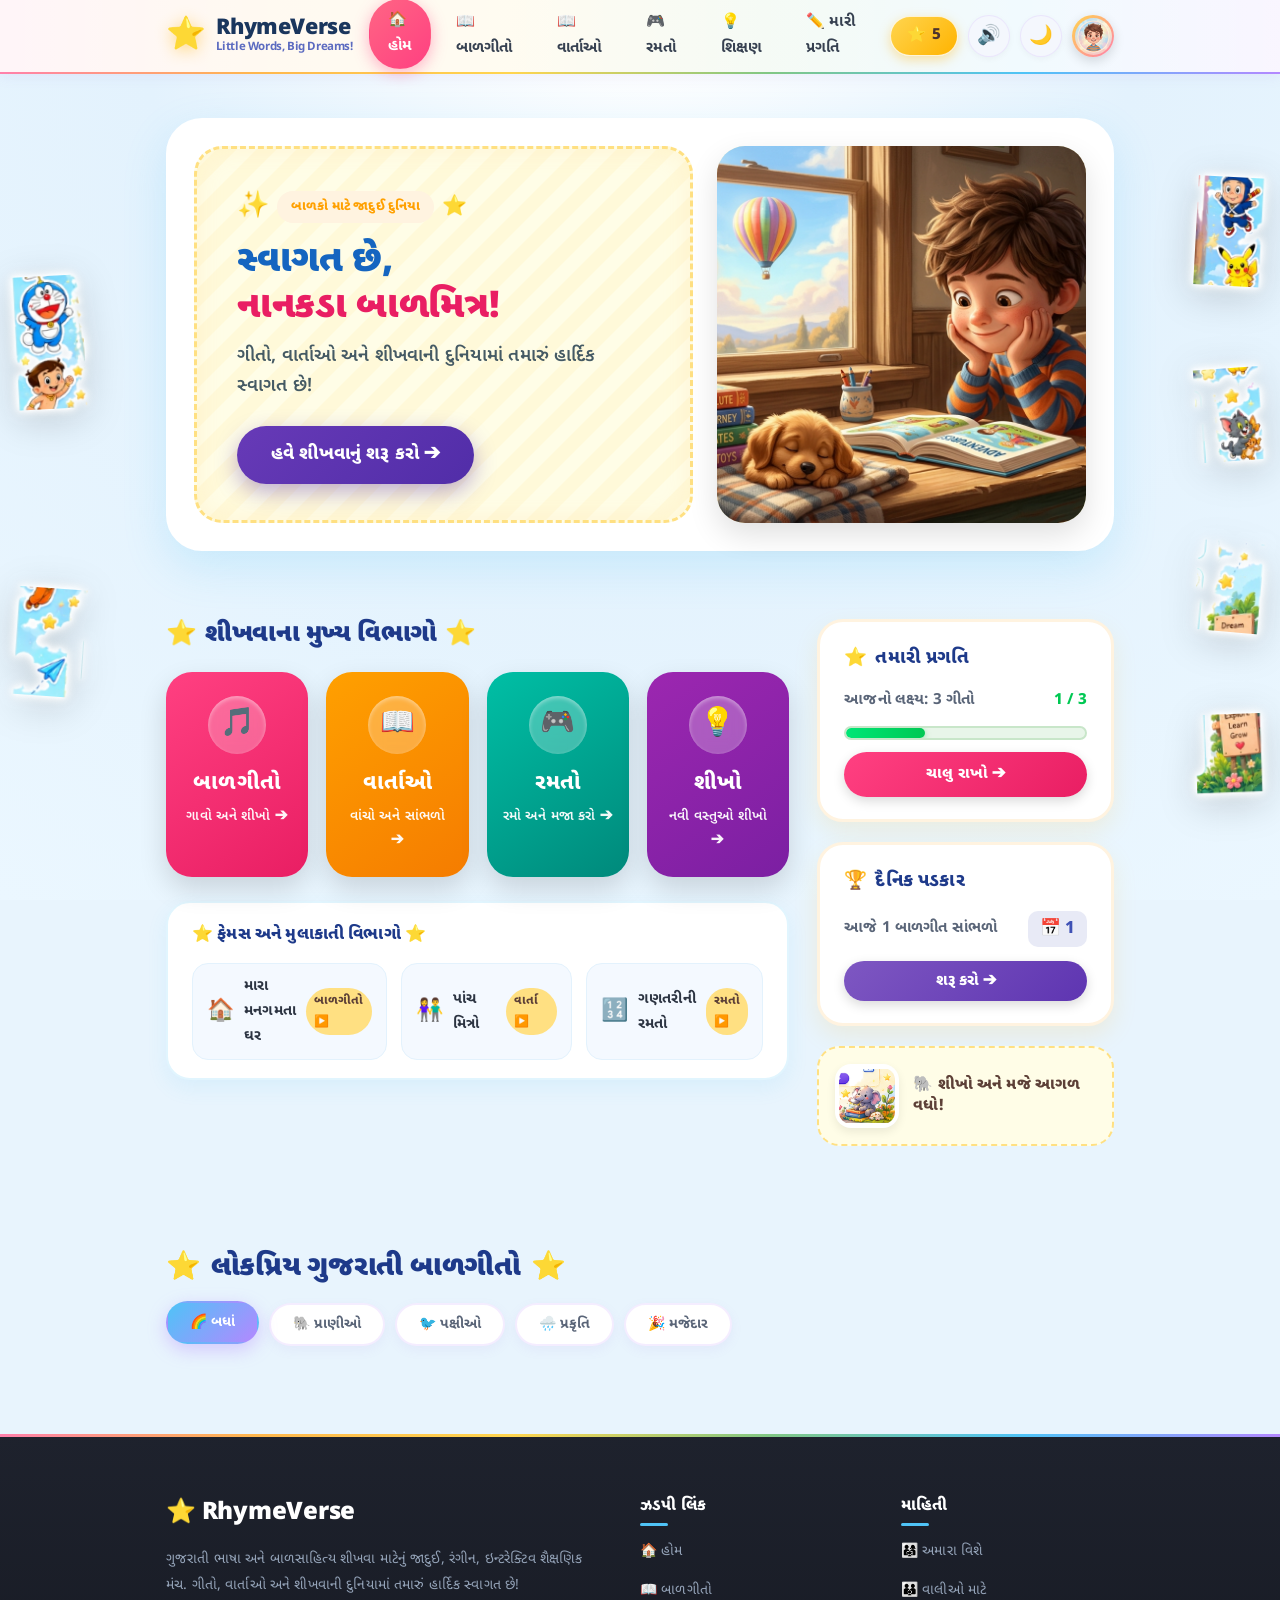
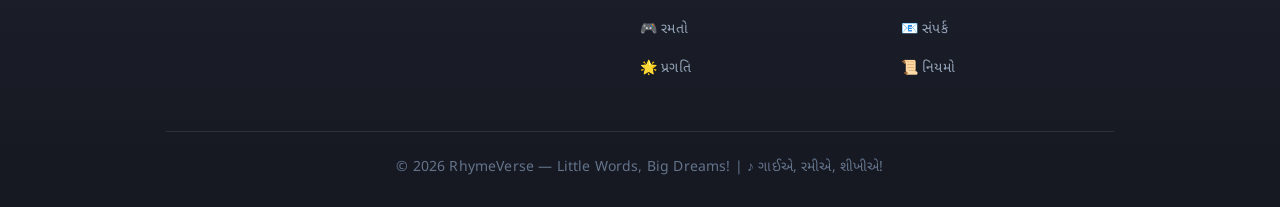
==== commit 00341ffe: "Fix stickers: convert to transparent die-cut stickers and align in vertical rows on layout sides" ====
--- a/frontend/index.html
+++ b/frontend/index.html
@@ -8,25 +8,37 @@
   <link rel="preconnect" href="https://fonts.googleapis.com">
   <link rel="preconnect" href="https://fonts.gstatic.com" crossorigin>
   <link href="https://fonts.googleapis.com/css2?family=Noto+Sans+Gujarati:wght@400;500;600;700;800;900&family=Noto+Serif+Gujarati:wght@400;700&display=swap" rel="stylesheet">
-  <link rel="stylesheet" href="css/main.css?v=6">
-  <link rel="stylesheet" href="css/animations.css?v=6">
-  <link rel="stylesheet" href="css/components.css?v=6">
-  <link rel="stylesheet" href="css/responsive.css?v=6">
+  <link rel="stylesheet" href="css/main.css?v=7">
+  <link rel="stylesheet" href="css/animations.css?v=7">
+  <link rel="stylesheet" href="css/components.css?v=7">
+  <link rel="stylesheet" href="css/responsive.css?v=7">
 </head>
 <body>
 
-<!-- FLOATING CHARACTER STICKERS LAYER (MATCHING REFERENCE UI) -->
-<div class="floating-stickers-layer" aria-hidden="true">
-  <!-- Left Side Stickers -->
-  <img src="assets/images/sticker_doraemon.png" alt="ડોરેમોન" class="floating-sticker sticker-left-doraemon" title="હેલો મિત્ર!">
-  <img src="assets/images/sticker_bheem.png" alt="છોટા ભીમ" class="floating-sticker sticker-left-bheem" title="લડ્ડુ ખાઓ!">
-
-  <!-- Right Side Stickers -->
-  <img src="assets/images/sticker_hattori.png" alt="હાતોરી" class="floating-sticker sticker-right-hattori" title="ડિંગ ડિંગ!">
-  <img src="assets/images/sticker_pikachu.png" alt="પીકાચૂ" class="floating-sticker sticker-right-pikachu" title="પિકા પિકા!">
-  <img src="assets/images/sticker_tom_jerry.png" alt="ટોમ અને જેરી" class="floating-sticker sticker-right-tomjerry" title="મસ્તી!">
-  <img src="assets/images/sticker_signpost.png" alt="Read Play Learn Grow" class="floating-sticker sticker-right-signpost" title="Read Play Learn Grow">
-</div>
+<!-- STICKERS IN A ROW ON THE SIDES OF THE SCREEN -->
+<aside class="stickers-side-rail rail-left" aria-label="ડાબી બાજુના સ્ટીકર્સ">
+  <div class="sticker-wrapper sticker-doraemon-wrap" onclick="App.celebrate()" title="ડોરેમોન">
+    <img src="assets/images/sticker_doraemon.png" alt="ડોરેમોન સ્ટીકર" class="diecut-sticker">
+  </div>
+  <div class="sticker-wrapper sticker-bheem-wrap" onclick="App.celebrate()" title="છોટા ભીમ">
+    <img src="assets/images/sticker_bheem.png" alt="છોટા ભીમ સ્ટીકર" class="diecut-sticker">
+  </div>
+</aside>
+
+<aside class="stickers-side-rail rail-right" aria-label="જમણી બાજુના સ્ટીકર્સ">
+  <div class="sticker-wrapper sticker-hattori-wrap" onclick="App.celebrate()" title="હાતોરી">
+    <img src="assets/images/sticker_hattori.png" alt="હાતોરી સ્ટીકર" class="diecut-sticker">
+  </div>
+  <div class="sticker-wrapper sticker-pikachu-wrap" onclick="App.celebrate()" title="પીકાચૂ">
+    <img src="assets/images/sticker_pikachu.png" alt="પીકાચૂ સ્ટીકર" class="diecut-sticker">
+  </div>
+  <div class="sticker-wrapper sticker-tomjerry-wrap" onclick="App.celebrate()" title="ટોમ અને જેરી">
+    <img src="assets/images/sticker_tom_jerry.png" alt="ટોમ અને જેરી સ્ટીકર" class="diecut-sticker">
+  </div>
+  <div class="sticker-wrapper sticker-signpost-wrap" onclick="App.celebrate()" title="Read Play Learn Grow">
+    <img src="assets/images/sticker_signpost.png" alt="સાઇનપોસ્ટ સ્ટીકર" class="diecut-sticker">
+  </div>
+</aside>
 
 <!-- NAVIGATION BAR -->
 <nav class="navbar">
@@ -277,9 +289,9 @@
   </div>
 </footer>
 
-<script src="js/data.js?v=6"></script>
-<script src="js/app.js?v=6"></script>
-<script src="js/components.js?v=6"></script>
+<script src="js/data.js?v=7"></script>
+<script src="js/app.js?v=7"></script>
+<script src="js/components.js?v=7"></script>
 <script>
   document.addEventListener('DOMContentLoaded', function() {
     App.init();
--- a/frontend/css/main.css
+++ b/frontend/css/main.css
@@ -1470,70 +1470,136 @@
   display: block;
 }
 
-/* Floating Character Stickers Layer */
-.floating-stickers-layer {
-  position: absolute;
-  top: 0;
-  left: 0;
-  width: 100%;
-  height: 100%;
+/* =========================================================
+   STICKERS IN A ROW ON THE SIDES OF THE SCREEN
+   ========================================================= */
+.stickers-side-rail {
+  position: fixed;
+  top: 96px;
+  bottom: 24px;
+  width: 95px;
+  display: flex;
+  flex-direction: column;
+  align-items: center;
+  justify-content: space-evenly;
   pointer-events: none;
-  z-index: 5;
-  overflow: hidden;
-}
-.floating-sticker {
-  position: absolute;
+  z-index: 100;
+  transition: opacity 0.3s ease;
+}
+
+.rail-left {
+  left: 14px;
+}
+
+.rail-right {
+  right: 14px;
+}
+
+.sticker-wrapper {
   pointer-events: auto;
-  filter: drop-shadow(0 8px 18px rgba(0,0,0,0.12));
-  transition: transform 0.3s cubic-bezier(0.34, 1.56, 0.64, 1);
   cursor: pointer;
-}
-.floating-sticker:hover {
-  transform: scale(1.15) rotate(5deg);
-}
-.sticker-left-doraemon {
-  top: 90px;
-  left: 12px;
-  width: 84px;
-  animation: floatBob 3.6s ease-in-out infinite;
-}
-.sticker-left-bheem {
-  top: 310px;
-  left: 14px;
-  width: 78px;
-  animation: floatBob 4.2s ease-in-out infinite 0.4s;
-}
-.sticker-right-hattori {
-  top: 85px;
-  right: 14px;
-  width: 86px;
-  animation: floatBob 3.8s ease-in-out infinite 0.2s;
-}
-.sticker-right-pikachu {
-  top: 290px;
-  right: 16px;
-  width: 80px;
-  animation: floatBob 3.4s ease-in-out infinite 0.7s;
-}
-.sticker-right-tomjerry {
-  top: 480px;
-  right: 14px;
-  width: 86px;
-  animation: floatBob 4.4s ease-in-out infinite 1.1s;
-}
-.sticker-right-signpost {
-  top: 670px;
-  right: 16px;
-  width: 88px;
-  animation: floatBob 4.8s ease-in-out infinite 0.3s;
-}
-@keyframes floatBob {
-  0%, 100% { transform: translateY(0px) rotate(0deg); }
-  50% { transform: translateY(-10px) rotate(2deg); }
-}
-@media (max-width: 1260px) {
-  .floating-stickers-layer {
-    display: none;
+  position: relative;
+  transition: transform 0.35s cubic-bezier(0.34, 1.56, 0.64, 1), filter 0.35s ease;
+  user-select: none;
+}
+
+/* Authentic Die-Cut Vinyl Sticker Styling (Crisp white die-cut contour) */
+.diecut-sticker {
+  display: block;
+  max-width: 100%;
+  height: auto;
+  object-fit: contain;
+  filter: drop-shadow(0 0 1.5px #FFFFFF)
+          drop-shadow(0 0 3px #FFFFFF)
+          drop-shadow(0 0 5px rgba(255, 255, 255, 0.95))
+          drop-shadow(0 8px 18px rgba(0, 0, 0, 0.16));
+  transition: filter 0.35s ease;
+}
+
+/* Individual organic sticker tilts */
+.sticker-doraemon-wrap {
+  transform: rotate(-3deg);
+  max-width: 86px;
+  animation: stickerFloat 4s ease-in-out infinite;
+}
+.sticker-bheem-wrap {
+  transform: rotate(4deg);
+  max-width: 80px;
+  animation: stickerFloat 4.4s ease-in-out infinite 0.6s;
+}
+.sticker-hattori-wrap {
+  transform: rotate(3deg);
+  max-width: 86px;
+  animation: stickerFloat 3.8s ease-in-out infinite 0.3s;
+}
+.sticker-pikachu-wrap {
+  transform: rotate(-4deg);
+  max-width: 82px;
+  animation: stickerFloat 4.2s ease-in-out infinite 0.9s;
+}
+.sticker-tomjerry-wrap {
+  transform: rotate(5deg);
+  max-width: 88px;
+  animation: stickerFloat 4.6s ease-in-out infinite 1.2s;
+}
+.sticker-signpost-wrap {
+  transform: rotate(-2deg);
+  max-width: 90px;
+  animation: stickerFloat 5s ease-in-out infinite 0.2s;
+}
+
+@keyframes stickerFloat {
+  0%, 100% { transform: translateY(0px) rotate(var(--rot, 0deg)); }
+  50% { transform: translateY(-8px) rotate(calc(var(--rot, 0deg) + 2deg)); }
+}
+
+.sticker-doraemon-wrap { --rot: -3deg; }
+.sticker-bheem-wrap { --rot: 4deg; }
+.sticker-hattori-wrap { --rot: 3deg; }
+.sticker-pikachu-wrap { --rot: -4deg; }
+.sticker-tomjerry-wrap { --rot: 5deg; }
+.sticker-signpost-wrap { --rot: -2deg; }
+
+/* Interactive Sticker Hover Peeling Effect */
+.sticker-wrapper:hover {
+  transform: scale(1.22) translateY(-8px) rotate(8deg) !important;
+  z-index: 120;
+}
+.sticker-wrapper:hover .diecut-sticker {
+  filter: drop-shadow(0 0 2px #FFFFFF)
+          drop-shadow(0 0 6px #FFE082)
+          drop-shadow(0 0 10px rgba(255, 224, 130, 0.85))
+          drop-shadow(0 14px 28px rgba(0, 0, 0, 0.24));
+}
+
+.sticker-wrapper:active {
+  transform: scale(0.95) rotate(0deg) !important;
+}
+
+@media (min-width: 1400px) {
+  .container {
+    max-width: 1180px;
+    padding: 0 20px;
+  }
+}
+@media (min-width: 1200px) and (max-width: 1399px) {
+  .container {
+    max-width: 980px;
+    padding: 0 16px;
+  }
+  .stickers-side-rail {
+    width: 80px;
+  }
+  .rail-left { left: 8px; }
+  .rail-right { right: 8px; }
+  .sticker-wrapper {
+    max-width: 72px;
+  }
+}
+@media (max-width: 1199px) {
+  /* On tablets and mobile, hide side sticker rails so they never block content */
+  .stickers-side-rail {
+    display: none !important;
   }
 }
 
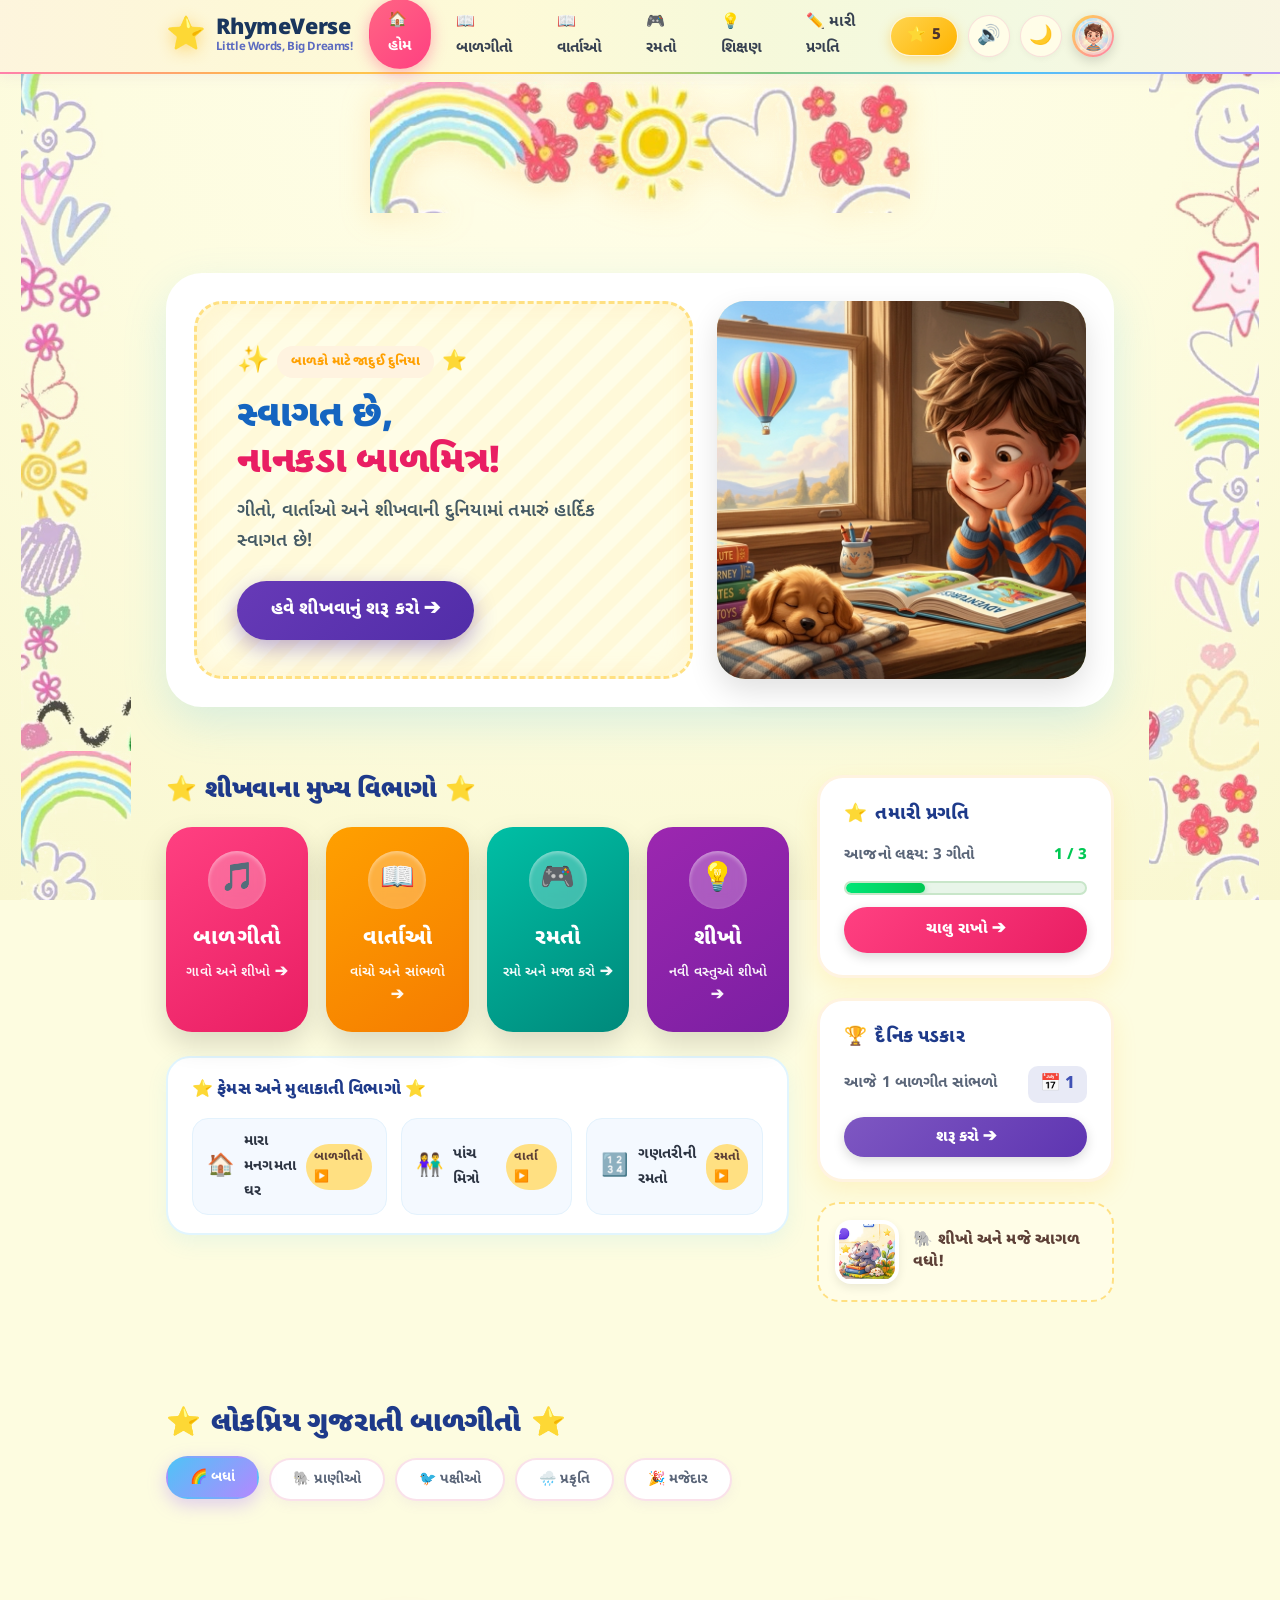
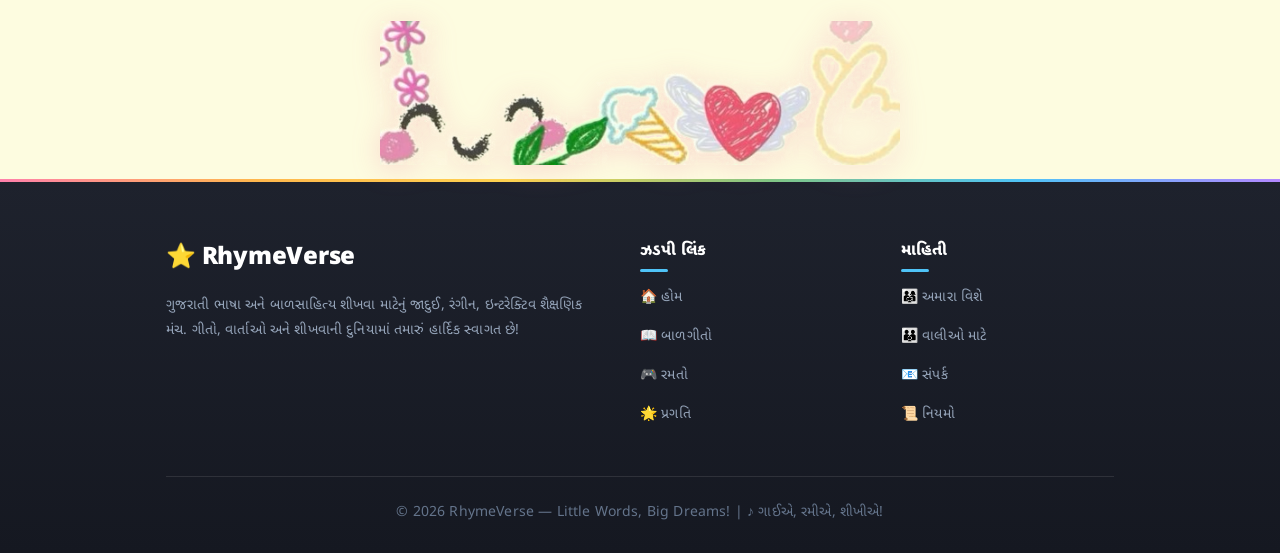
==== commit 55abdb73: "Replace cartoon stickers with hand-drawn pastel doodle frame around dashboard layout" ====
--- a/frontend/index.html
+++ b/frontend/index.html
@@ -15,30 +15,9 @@
 </head>
 <body>
 
-<!-- STICKERS IN A ROW ON THE SIDES OF THE SCREEN -->
-<aside class="stickers-side-rail rail-left" aria-label="ડાબી બાજુના સ્ટીકર્સ">
-  <div class="sticker-wrapper sticker-doraemon-wrap" onclick="App.celebrate()" title="ડોરેમોન">
-    <img src="assets/images/sticker_doraemon.png" alt="ડોરેમોન સ્ટીકર" class="diecut-sticker">
-  </div>
-  <div class="sticker-wrapper sticker-bheem-wrap" onclick="App.celebrate()" title="છોટા ભીમ">
-    <img src="assets/images/sticker_bheem.png" alt="છોટા ભીમ સ્ટીકર" class="diecut-sticker">
-  </div>
-</aside>
-
-<aside class="stickers-side-rail rail-right" aria-label="જમણી બાજુના સ્ટીકર્સ">
-  <div class="sticker-wrapper sticker-hattori-wrap" onclick="App.celebrate()" title="હાતોરી">
-    <img src="assets/images/sticker_hattori.png" alt="હાતોરી સ્ટીકર" class="diecut-sticker">
-  </div>
-  <div class="sticker-wrapper sticker-pikachu-wrap" onclick="App.celebrate()" title="પીકાચૂ">
-    <img src="assets/images/sticker_pikachu.png" alt="પીકાચૂ સ્ટીકર" class="diecut-sticker">
-  </div>
-  <div class="sticker-wrapper sticker-tomjerry-wrap" onclick="App.celebrate()" title="ટોમ અને જેરી">
-    <img src="assets/images/sticker_tom_jerry.png" alt="ટોમ અને જેરી સ્ટીકર" class="diecut-sticker">
-  </div>
-  <div class="sticker-wrapper sticker-signpost-wrap" onclick="App.celebrate()" title="Read Play Learn Grow">
-    <img src="assets/images/sticker_signpost.png" alt="સાઇનપોસ્ટ સ્ટીકર" class="diecut-sticker">
-  </div>
-</aside>
+<!-- WHIMSICAL STORYBOOK DOODLE FRAME AROUND DASHBOARD LAYOUT -->
+<div class="doodle-layout-frame-left" aria-hidden="true" title="RhymeVerse Doodle Frame"></div>
+<div class="doodle-layout-frame-right" aria-hidden="true" title="RhymeVerse Doodle Frame"></div>
 
 <!-- NAVIGATION BAR -->
 <nav class="navbar">
@@ -90,6 +69,11 @@
 </div>
 
 <main>
+  <!-- TOP DOODLE FRAME BANNER (RAINBOW, SMILING SUN, BLOSSOMS) -->
+  <div class="doodle-frame-banner-top" aria-hidden="true" onclick="if(window.App) App.celebrate();" title="જાદુઈ સુરજ અને મેઘધનુષ">
+    <img src="assets/images/doodle_strip_top.png" alt="Doodle Rainbow and Sun Frame Banner">
+  </div>
+
   <!-- STORYBOOK HERO BANNER (MATCHING REFERENCE IMAGES 1 & 2) -->
   <section style="padding: 24px 0 16px;">
     <div class="container">
@@ -251,6 +235,11 @@
       </div>
     </div>
   </section>
+
+  <!-- BOTTOM DOODLE FRAME BANNER (SMILEY, ICE CREAM, WINGED HEART) -->
+  <div class="doodle-frame-banner-bottom" aria-hidden="true" onclick="if(window.App) App.celebrate();" title="મીઠી આઈસ્ક્રીમ અને સ્માઈલી">
+    <img src="assets/images/doodle_strip_bottom.png" alt="Doodle Smiley and Ice Cream Frame Banner">
+  </div>
 </main>
 
 <!-- FOOTER -->
@@ -289,9 +278,9 @@
   </div>
 </footer>
 
-<script src="js/data.js?v=7"></script>
-<script src="js/app.js?v=7"></script>
-<script src="js/components.js?v=7"></script>
+<script src="js/data.js?v=8"></script>
+<script src="js/app.js?v=8"></script>
+<script src="js/components.js?v=8"></script>
 <script>
   document.addEventListener('DOMContentLoaded', function() {
     App.init();
--- a/frontend/css/main.css
+++ b/frontend/css/main.css
@@ -65,16 +65,16 @@
   --transition: 0.28s cubic-bezier(0.34, 1.3, 0.64, 1);
   --transition-smooth: 0.3s ease;
 
-  /* Light mode defaults */
-  --bg-primary: #FFFDF9;
-  --bg-secondary: #F4F7FD;
+  /* Light mode defaults (Matching the warm butter-cream doodle frame #FDFCE0) */
+  --bg-primary: #FDFCE0;
+  --bg-secondary: #FFFDE8;
   --bg-card: #FFFFFF;
   --text-primary: #2C3442;
   --text-secondary: #5A6578;
   --text-muted: #8E9AAB;
-  --border-color: rgba(179, 136, 255, 0.15);
-  --border-color-hover: rgba(179, 136, 255, 0.4);
-  --nav-bg: rgba(255, 255, 255, 0.92);
+  --border-color: rgba(240, 168, 196, 0.35);
+  --border-color-hover: rgba(240, 98, 146, 0.55);
+  --nav-bg: rgba(253, 252, 224, 0.94);
 
   /* Rainbow Accents */
   --rainbow-bar: linear-gradient(90deg, #FF80AB 0%, #FFB74D 20%, #FFD54F 40%, #81C784 60%, #4FC3F7 80%, #B388FF 100%);
@@ -118,7 +118,7 @@
 
 body {
   font-family: var(--font-guj);
-  background: #E8F4FD radial-gradient(circle at 50% 0%, #FFFFFF 0%, #E3F2FD 45%, #EBF7FF 100%);
+  background: #FDFCE0 radial-gradient(circle at 50% 0%, #FFFEEA 0%, #FDFCE0 50%, #F9F7D0 100%);
   background-attachment: fixed;
   color: var(--text-primary);
   line-height: 1.7;
@@ -1471,109 +1471,91 @@
 }
 
 /* =========================================================
-   STICKERS IN A ROW ON THE SIDES OF THE SCREEN
+   WHIMSICAL STORYBOOK DOODLE FRAME AROUND DASHBOARD LAYOUT
+   (Featuring authentic crayon flowers, sun, rainbows, hearts & butterflies)
    ========================================================= */
-.stickers-side-rail {
+.doodle-layout-frame-left,
+.doodle-layout-frame-right {
   position: fixed;
-  top: 96px;
-  bottom: 24px;
-  width: 95px;
-  display: flex;
-  flex-direction: column;
-  align-items: center;
-  justify-content: space-evenly;
+  top: 0;
+  bottom: 0;
+  width: 140px;
+  z-index: 95;
   pointer-events: none;
-  z-index: 100;
+  background-repeat: repeat-y;
+  background-size: 100% auto;
+  opacity: 0.98;
   transition: opacity 0.3s ease;
 }
 
-.rail-left {
-  left: 14px;
-}
-
-.rail-right {
-  right: 14px;
-}
-
-.sticker-wrapper {
+.doodle-layout-frame-left {
+  left: max(6px, calc(50% - 615px - 145px));
+  background-image: url('../assets/images/doodle_strip_left.png');
+  background-position: left top;
+}
+
+.doodle-layout-frame-right {
+  right: max(6px, calc(50% - 615px - 145px));
+  background-image: url('../assets/images/doodle_strip_right.png');
+  background-position: right top;
+}
+
+/* Top & Bottom Doodle Frame Ribbons around Dashboard Content */
+.doodle-frame-banner-top {
+  width: 100%;
+  max-width: 680px;
+  margin: 8px auto 16px;
+  display: flex;
+  justify-content: center;
+  align-items: center;
   pointer-events: auto;
   cursor: pointer;
-  position: relative;
-  transition: transform 0.35s cubic-bezier(0.34, 1.56, 0.64, 1), filter 0.35s ease;
   user-select: none;
-}
-
-/* Authentic Die-Cut Vinyl Sticker Styling (Crisp white die-cut contour) */
-.diecut-sticker {
+  transition: transform 0.35s cubic-bezier(0.34, 1.56, 0.64, 1);
+}
+
+.doodle-frame-banner-top:hover {
+  transform: scale(1.03) translateY(-3px);
+}
+
+.doodle-frame-banner-top img {
+  width: 100%;
+  max-width: 540px;
+  height: auto;
   display: block;
-  max-width: 100%;
+  filter: drop-shadow(0 4px 14px rgba(255, 183, 77, 0.28));
+  animation: doodleGentleFloat 5s ease-in-out infinite;
+}
+
+.doodle-frame-banner-bottom {
+  width: 100%;
+  max-width: 680px;
+  margin: 32px auto 14px;
+  display: flex;
+  justify-content: center;
+  align-items: center;
+  pointer-events: auto;
+  cursor: pointer;
+  user-select: none;
+  transition: transform 0.35s cubic-bezier(0.34, 1.56, 0.64, 1);
+}
+
+.doodle-frame-banner-bottom:hover {
+  transform: scale(1.03) translateY(-3px);
+}
+
+.doodle-frame-banner-bottom img {
+  width: 100%;
+  max-width: 520px;
   height: auto;
-  object-fit: contain;
-  filter: drop-shadow(0 0 1.5px #FFFFFF)
-          drop-shadow(0 0 3px #FFFFFF)
-          drop-shadow(0 0 5px rgba(255, 255, 255, 0.95))
-          drop-shadow(0 8px 18px rgba(0, 0, 0, 0.16));
-  transition: filter 0.35s ease;
-}
-
-/* Individual organic sticker tilts */
-.sticker-doraemon-wrap {
-  transform: rotate(-3deg);
-  max-width: 86px;
-  animation: stickerFloat 4s ease-in-out infinite;
-}
-.sticker-bheem-wrap {
-  transform: rotate(4deg);
-  max-width: 80px;
-  animation: stickerFloat 4.4s ease-in-out infinite 0.6s;
-}
-.sticker-hattori-wrap {
-  transform: rotate(3deg);
-  max-width: 86px;
-  animation: stickerFloat 3.8s ease-in-out infinite 0.3s;
-}
-.sticker-pikachu-wrap {
-  transform: rotate(-4deg);
-  max-width: 82px;
-  animation: stickerFloat 4.2s ease-in-out infinite 0.9s;
-}
-.sticker-tomjerry-wrap {
-  transform: rotate(5deg);
-  max-width: 88px;
-  animation: stickerFloat 4.6s ease-in-out infinite 1.2s;
-}
-.sticker-signpost-wrap {
-  transform: rotate(-2deg);
-  max-width: 90px;
-  animation: stickerFloat 5s ease-in-out infinite 0.2s;
-}
-
-@keyframes stickerFloat {
-  0%, 100% { transform: translateY(0px) rotate(var(--rot, 0deg)); }
-  50% { transform: translateY(-8px) rotate(calc(var(--rot, 0deg) + 2deg)); }
-}
-
-.sticker-doraemon-wrap { --rot: -3deg; }
-.sticker-bheem-wrap { --rot: 4deg; }
-.sticker-hattori-wrap { --rot: 3deg; }
-.sticker-pikachu-wrap { --rot: -4deg; }
-.sticker-tomjerry-wrap { --rot: 5deg; }
-.sticker-signpost-wrap { --rot: -2deg; }
-
-/* Interactive Sticker Hover Peeling Effect */
-.sticker-wrapper:hover {
-  transform: scale(1.22) translateY(-8px) rotate(8deg) !important;
-  z-index: 120;
-}
-.sticker-wrapper:hover .diecut-sticker {
-  filter: drop-shadow(0 0 2px #FFFFFF)
-          drop-shadow(0 0 6px #FFE082)
-          drop-shadow(0 0 10px rgba(255, 224, 130, 0.85))
-          drop-shadow(0 14px 28px rgba(0, 0, 0, 0.24));
-}
-
-.sticker-wrapper:active {
-  transform: scale(0.95) rotate(0deg) !important;
+  display: block;
+  filter: drop-shadow(0 4px 14px rgba(240, 98, 146, 0.24));
+  animation: doodleGentleFloat 5.4s ease-in-out infinite 0.7s;
+}
+
+@keyframes doodleGentleFloat {
+  0%, 100% { transform: translateY(0px); }
+  50% { transform: translateY(-6px); }
 }
 
 @media (min-width: 1400px) {
@@ -1587,19 +1569,26 @@
     max-width: 980px;
     padding: 0 16px;
   }
-  .stickers-side-rail {
-    width: 80px;
+  .doodle-layout-frame-left,
+  .doodle-layout-frame-right {
+    width: 110px;
   }
-  .rail-left { left: 8px; }
-  .rail-right { right: 8px; }
-  .sticker-wrapper {
-    max-width: 72px;
+  .doodle-layout-frame-left {
+    left: max(4px, calc(50% - 505px - 114px));
   }
+  .doodle-layout-frame-right {
+    right: max(4px, calc(50% - 505px - 114px));
+  }
 }
 @media (max-width: 1199px) {
-  /* On tablets and mobile, hide side sticker rails so they never block content */
-  .stickers-side-rail {
+  /* On tablets and mobile, side doodle rails tuck away so dashboard cards stay spacious */
+  .doodle-layout-frame-left,
+  .doodle-layout-frame-right {
     display: none !important;
+  }
+  .doodle-frame-banner-top img,
+  .doodle-frame-banner-bottom img {
+    max-width: 92%;
   }
 }
 
